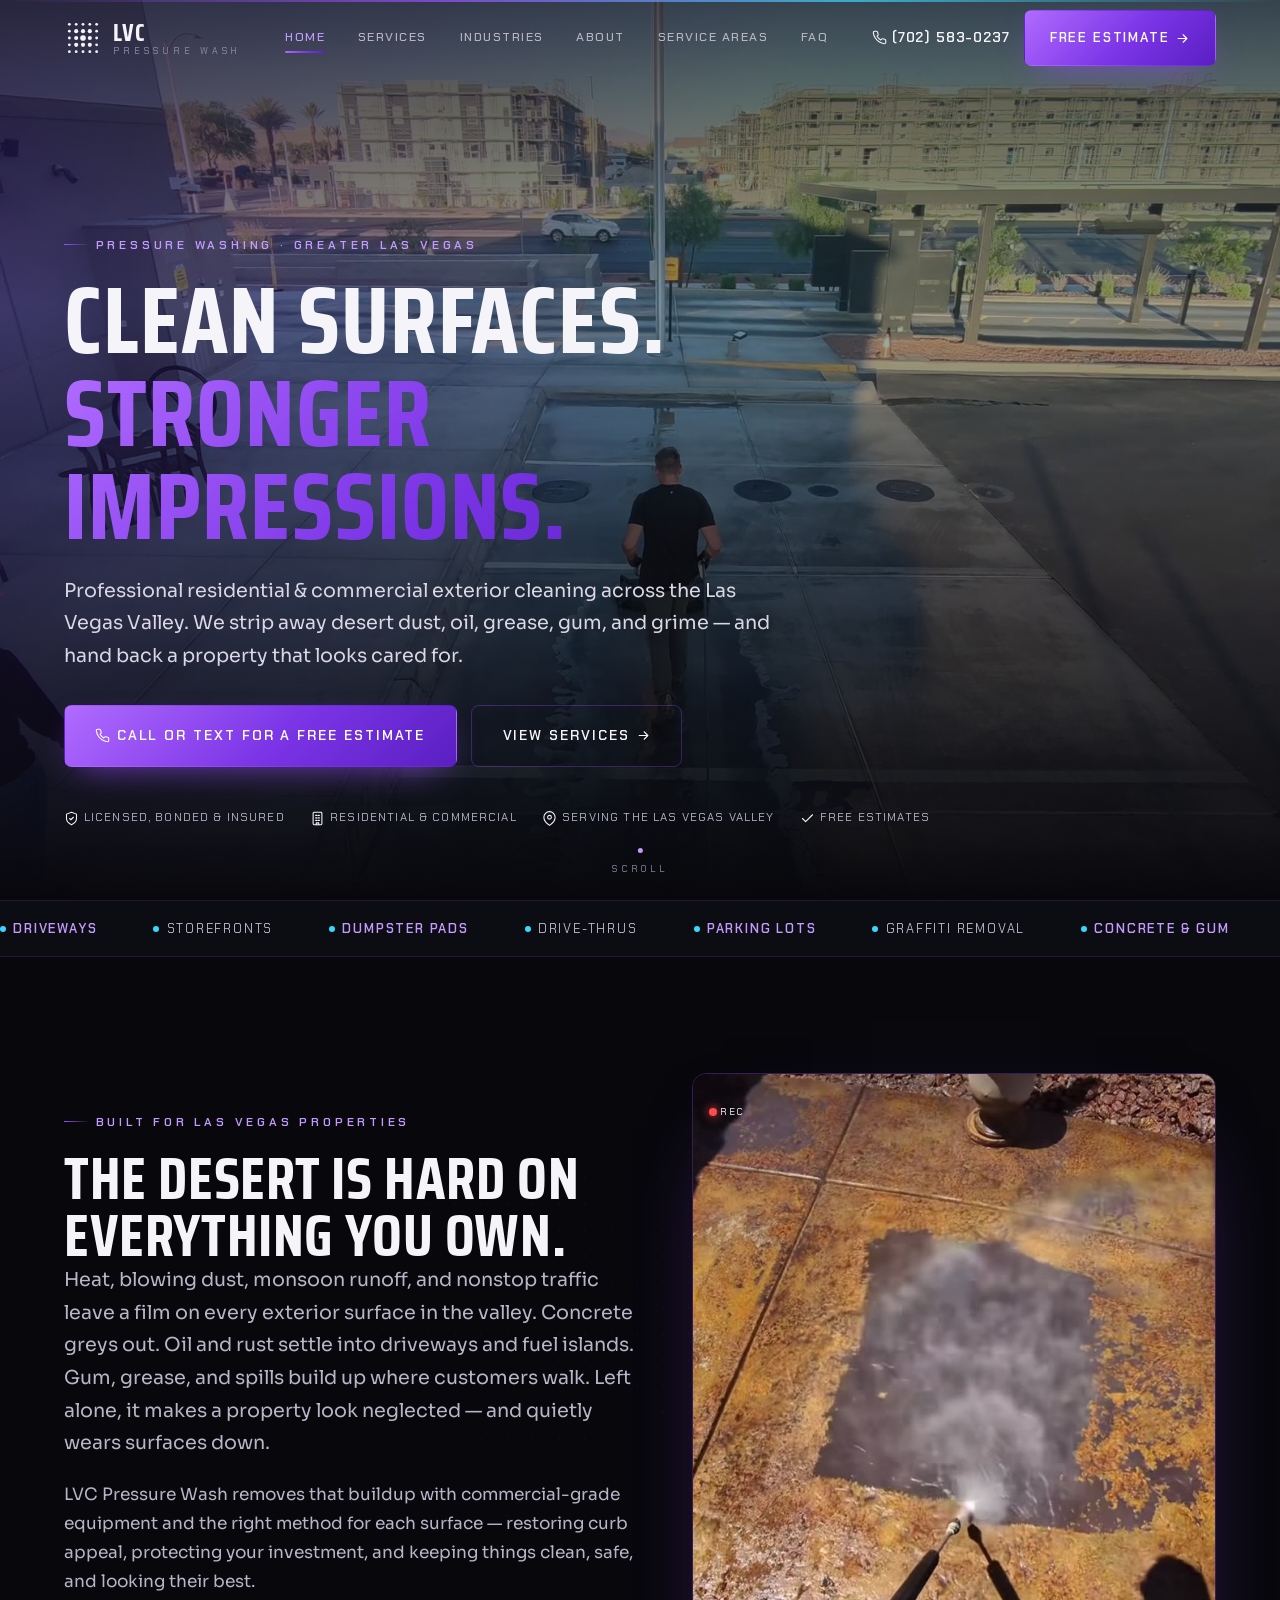
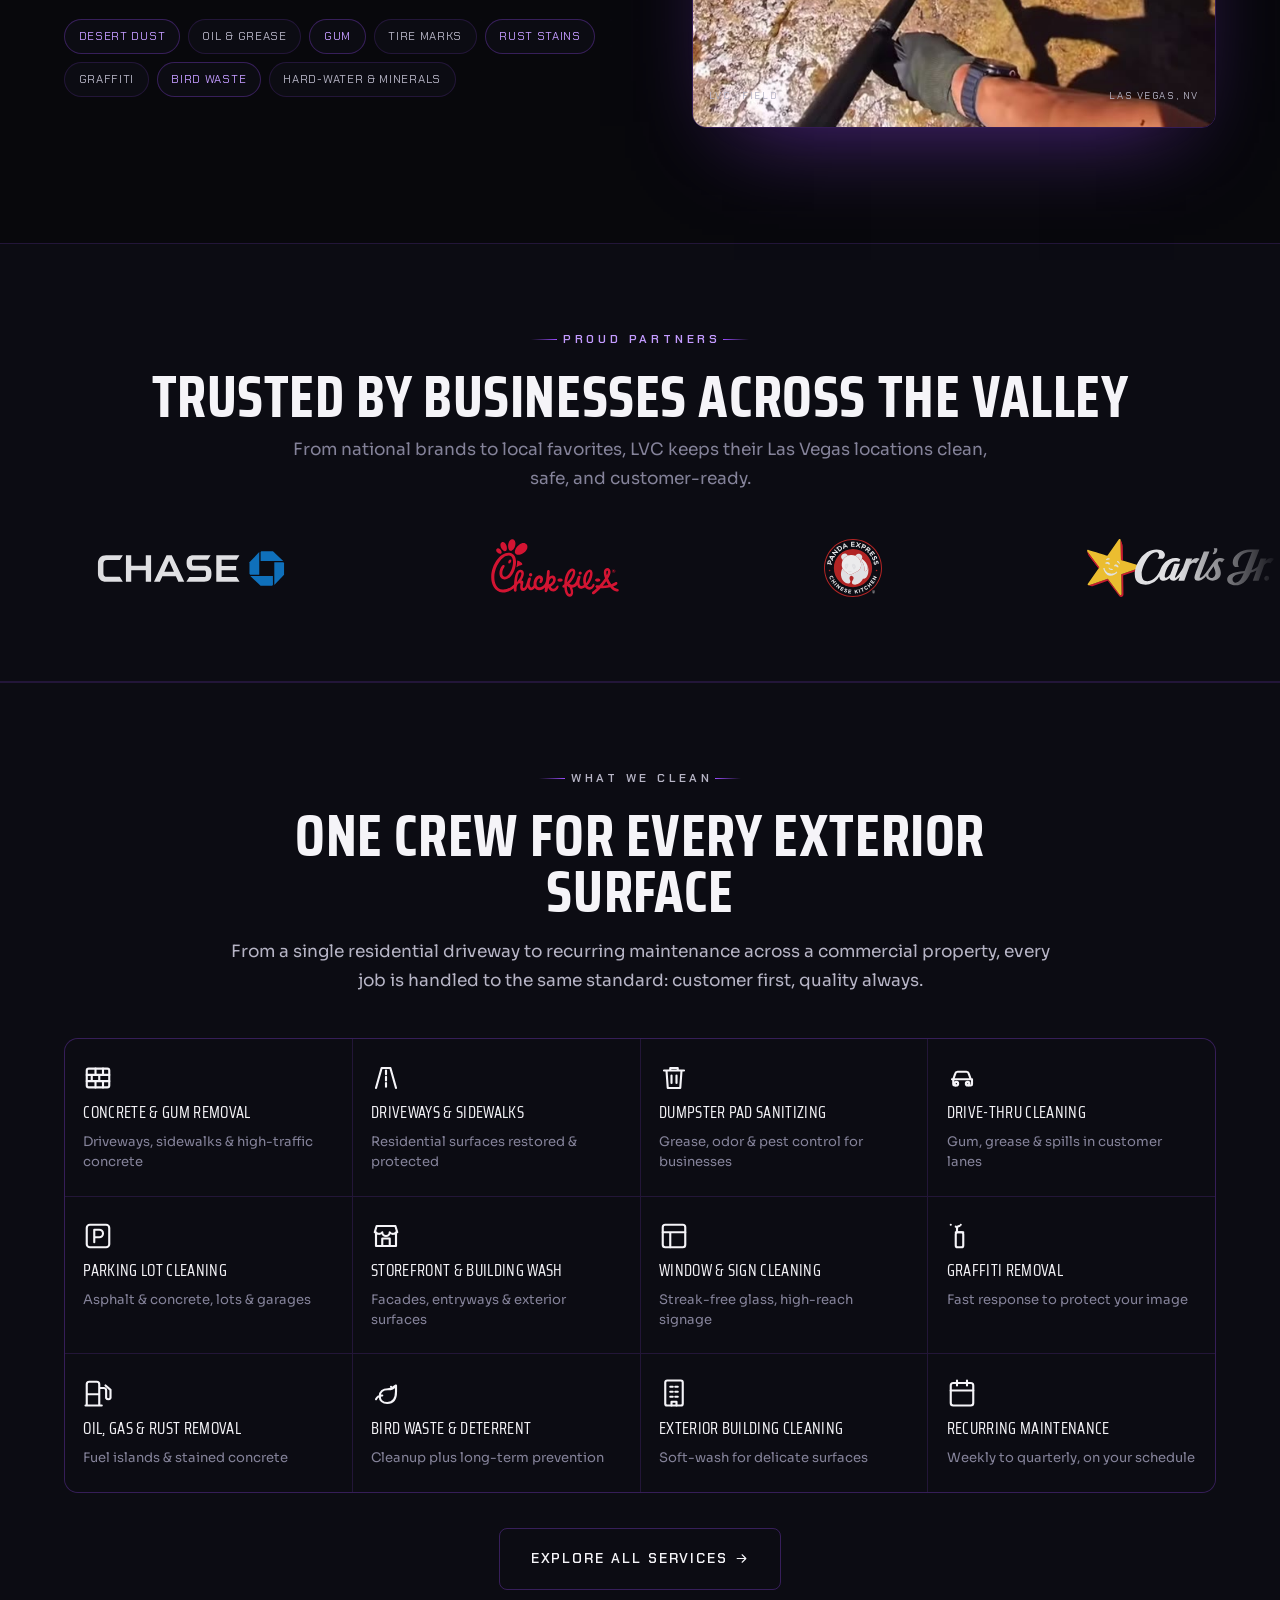
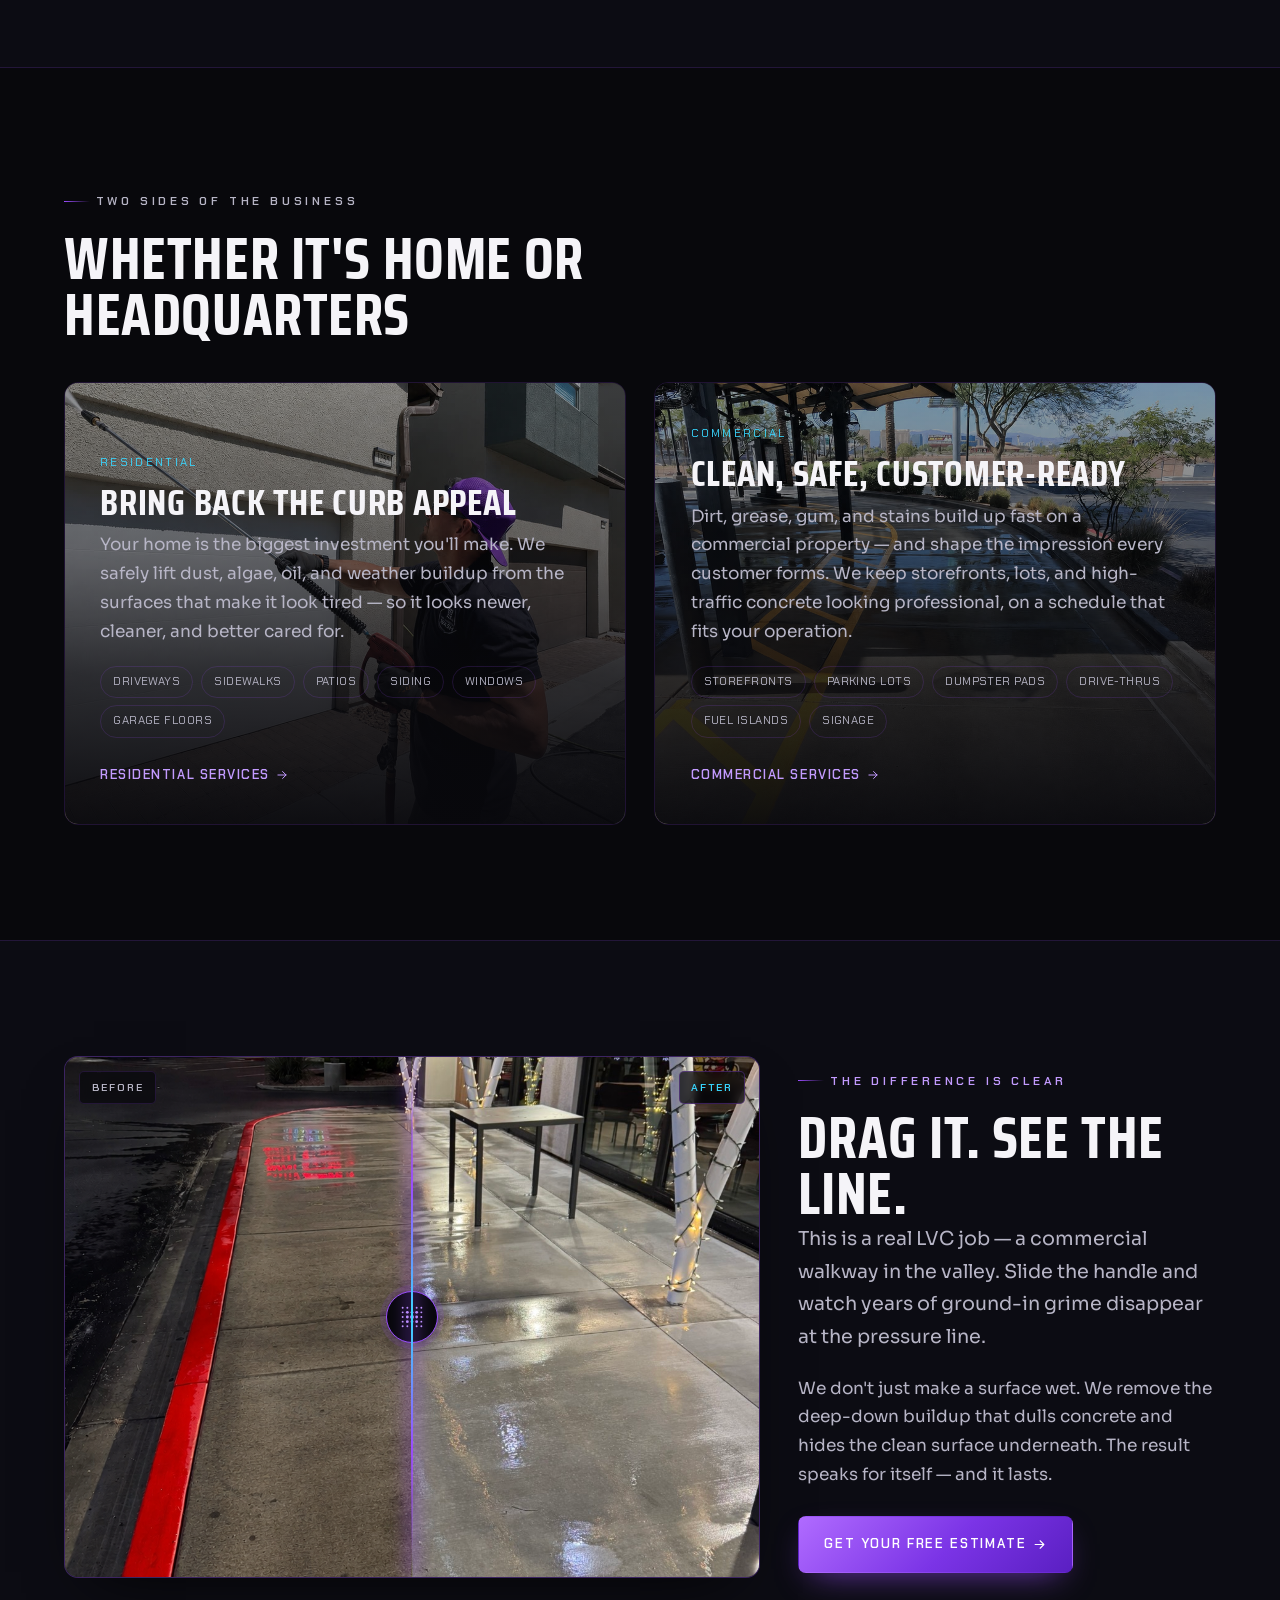
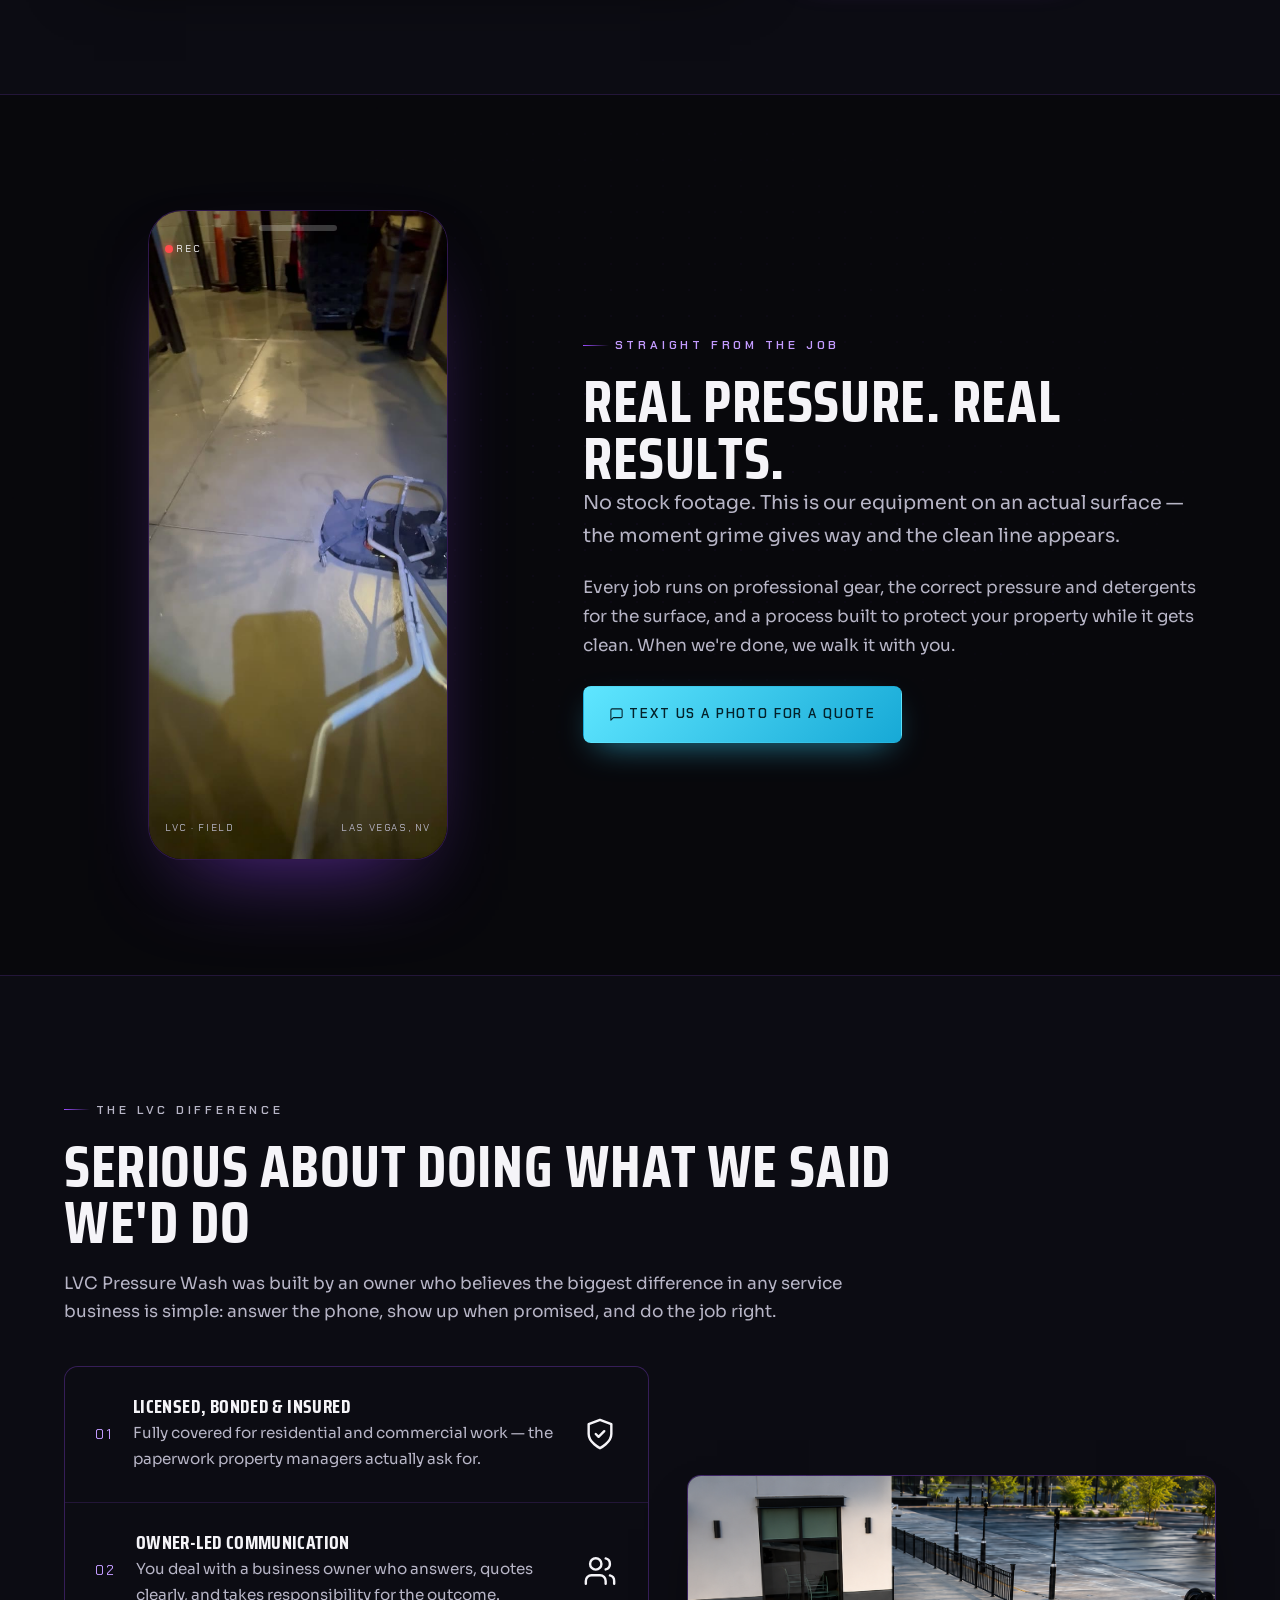
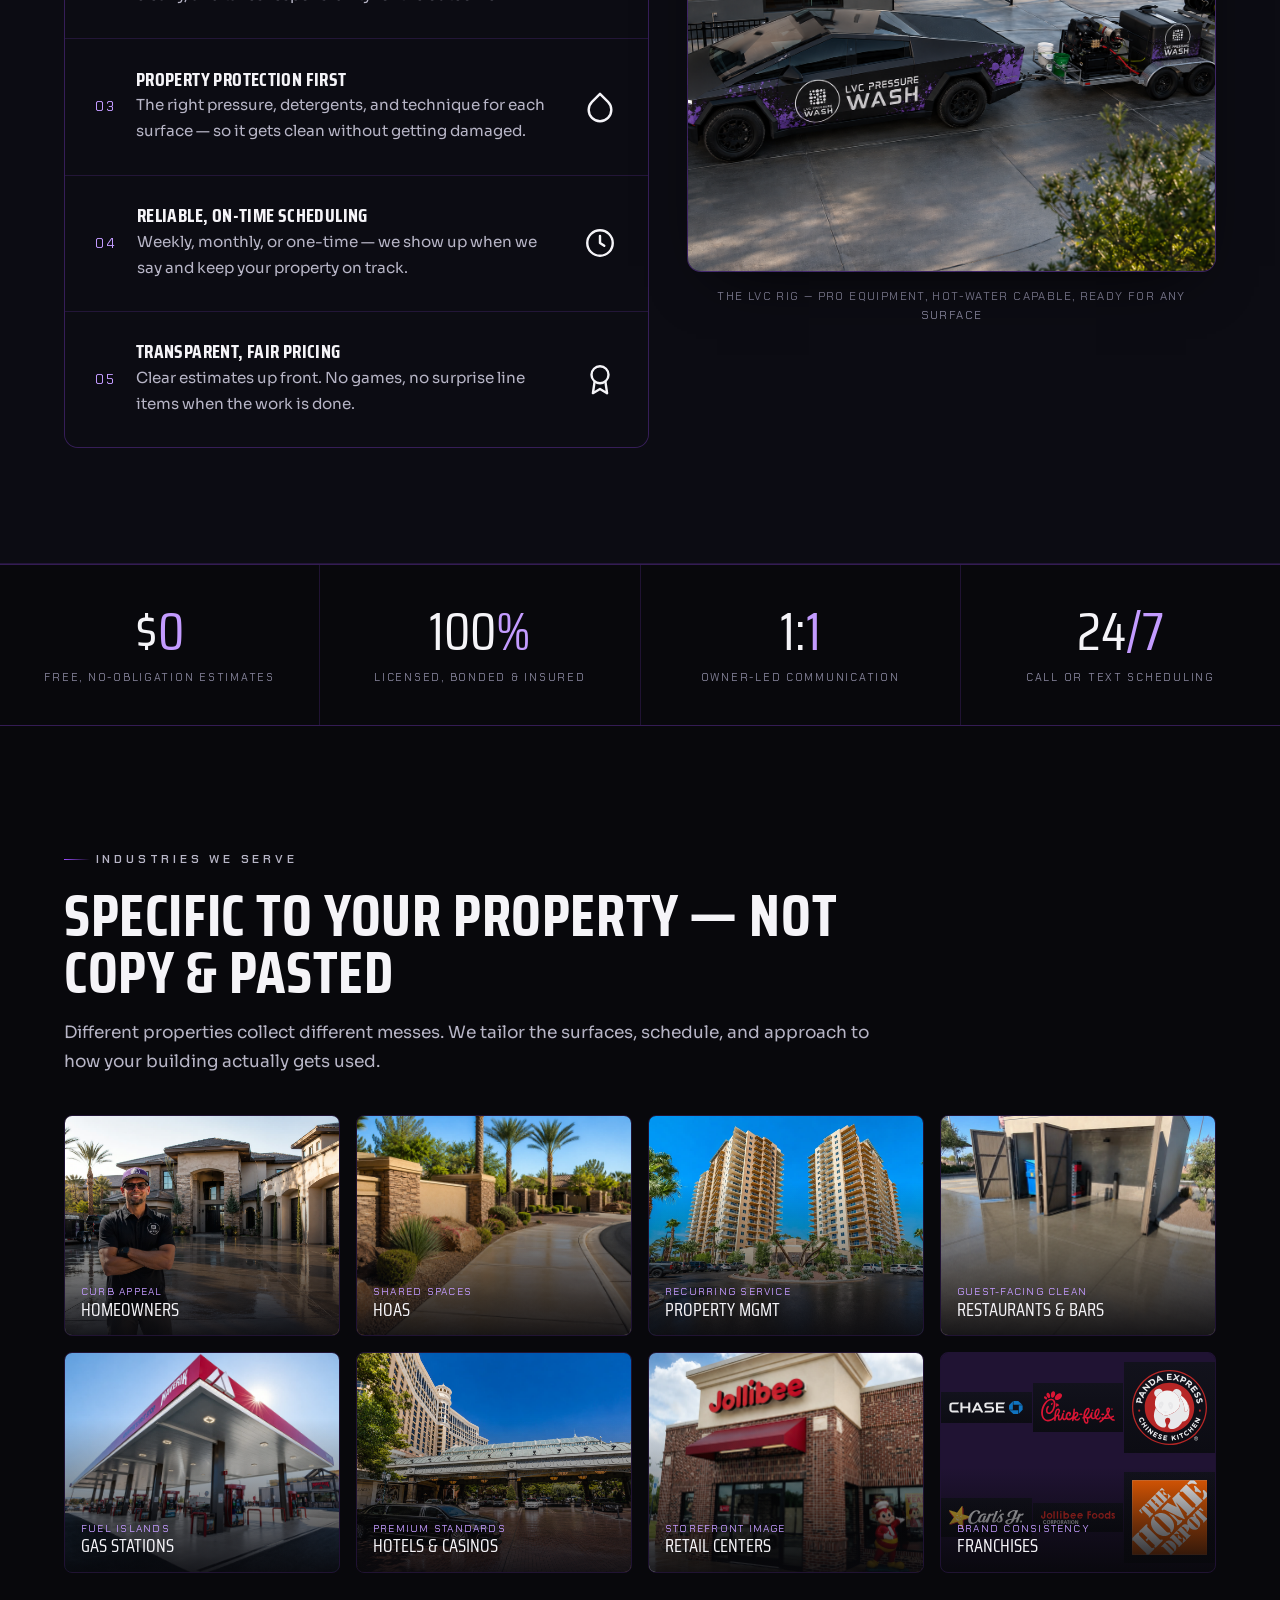
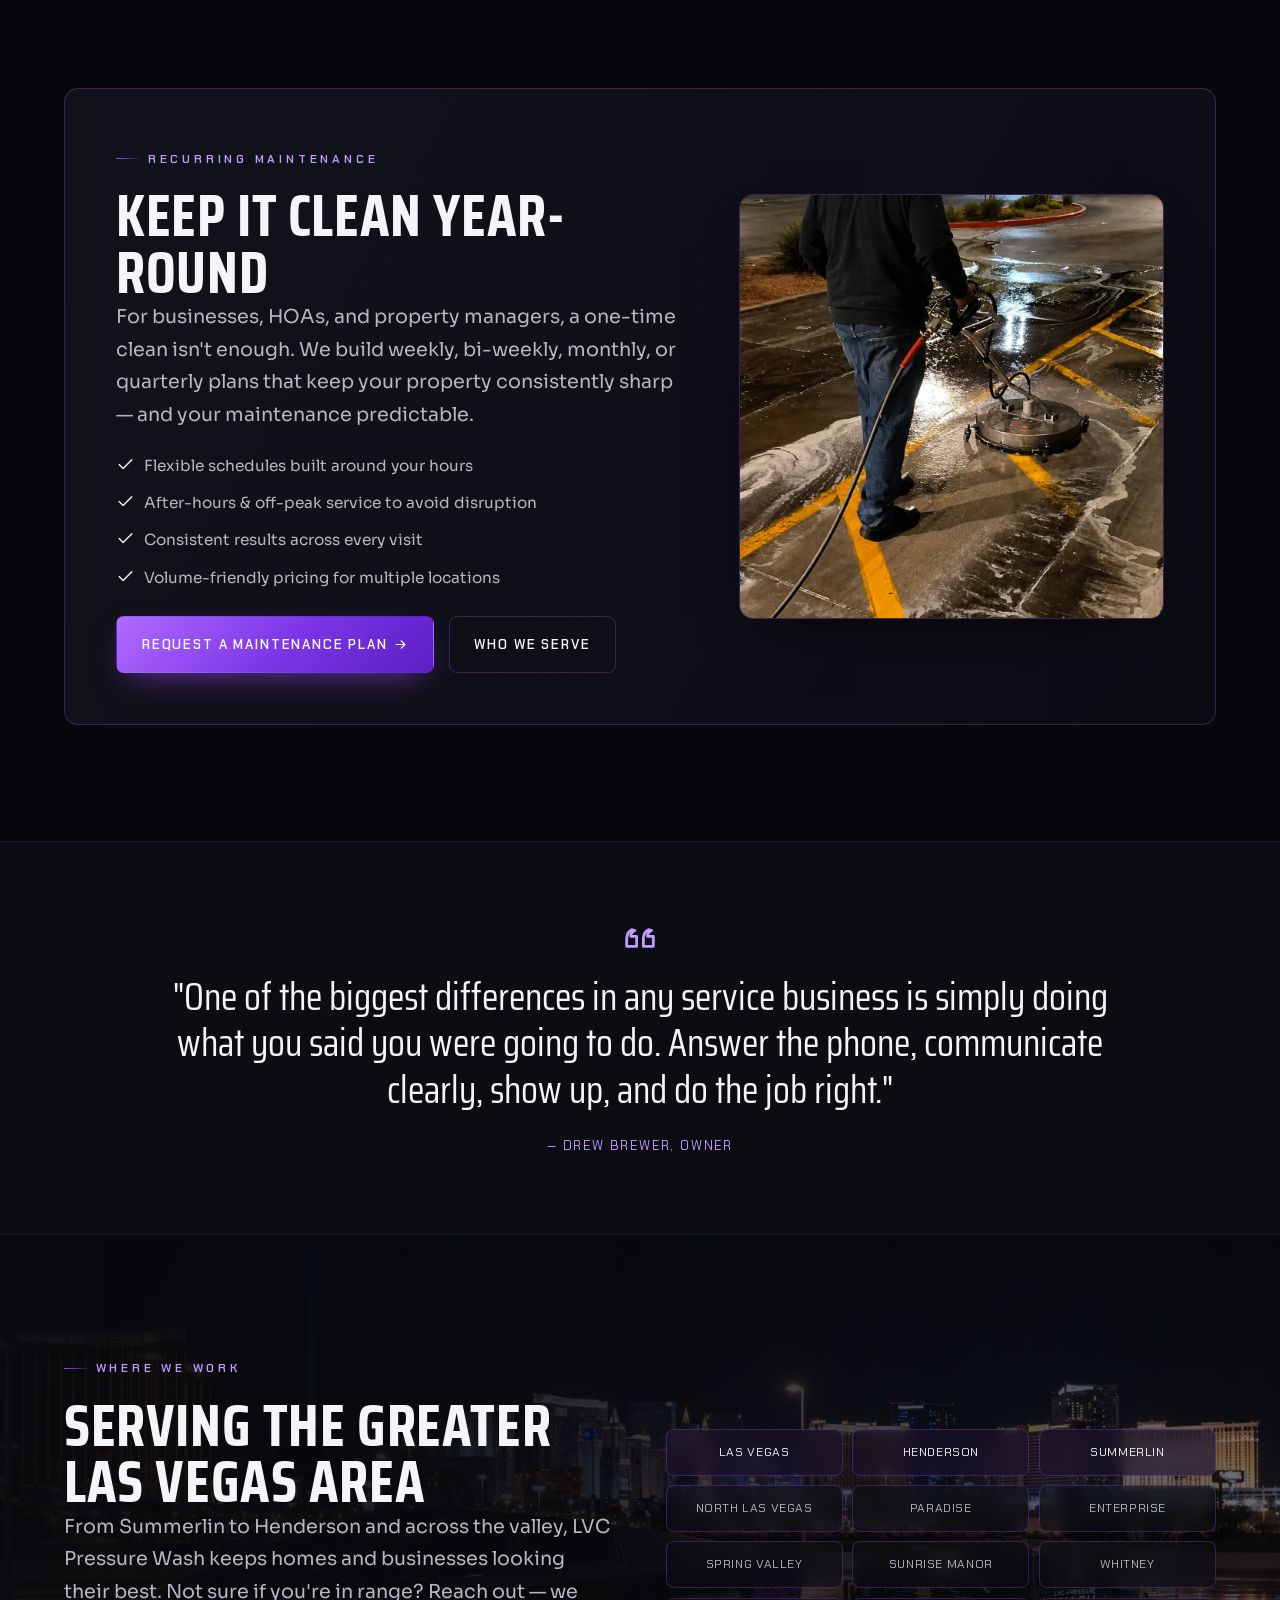
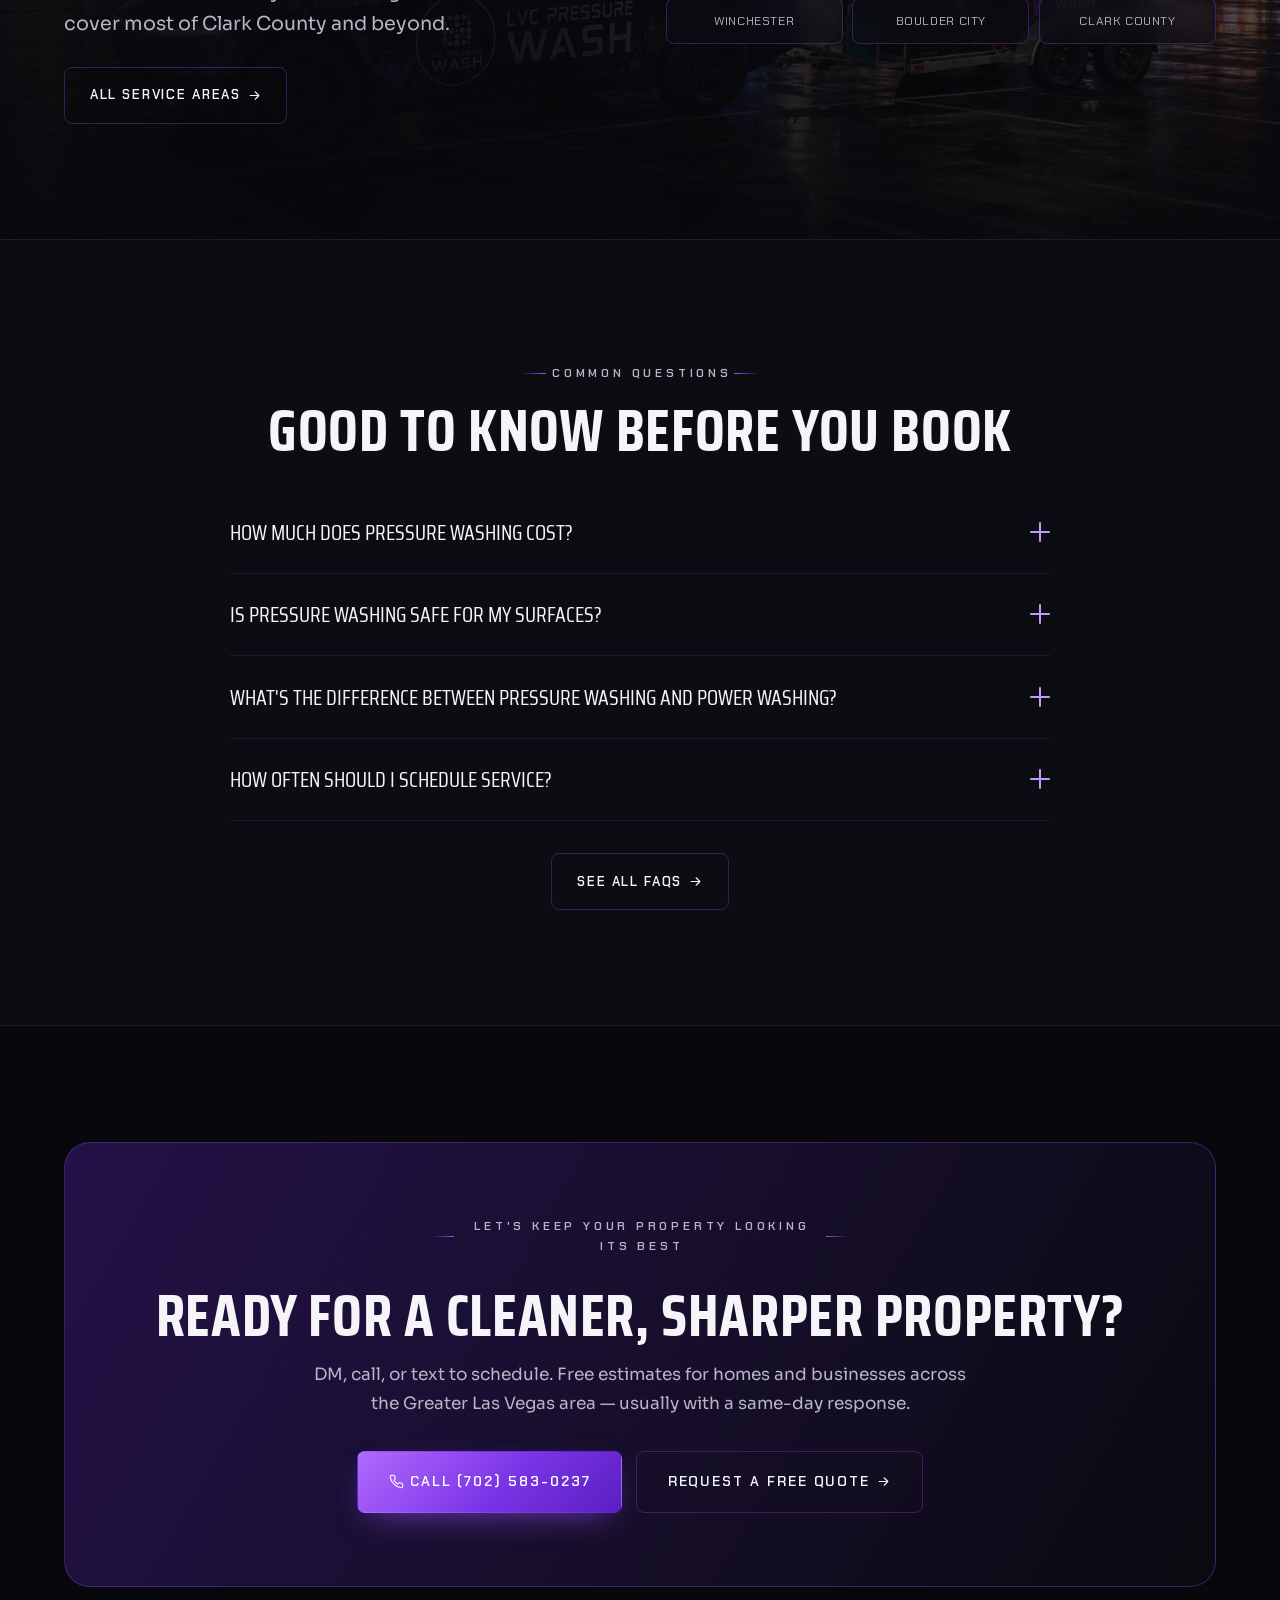
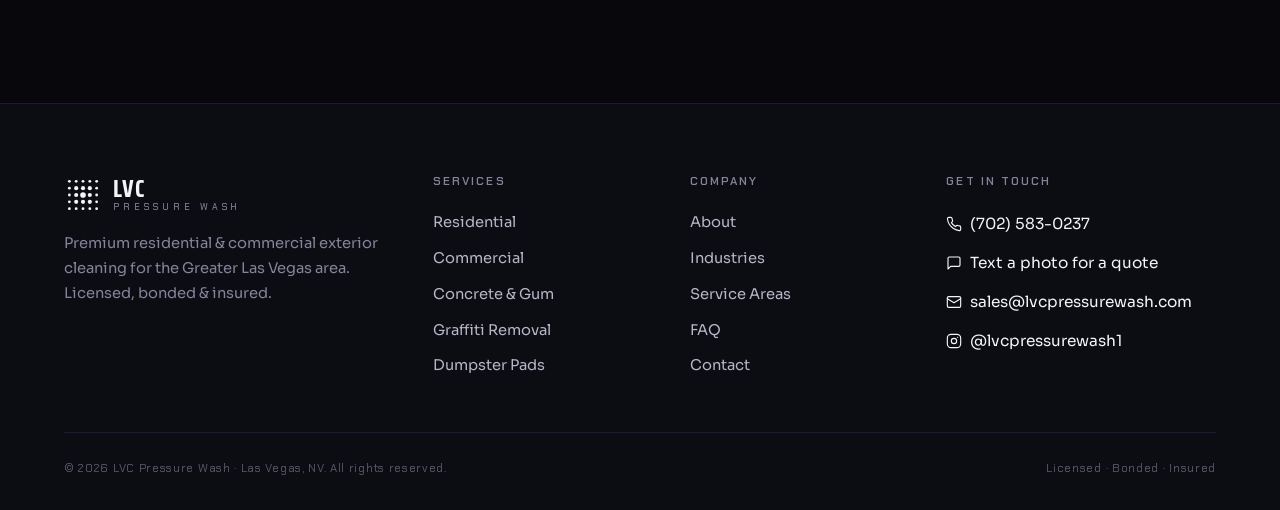
==== site/index.html @ b89e8e81 "Initial commit: LVC Pressure Washing static site Co-Authored-By: Claude Opus 4.8 <noreply@anthropic." ====
<!DOCTYPE html>
<html lang="en">
<head>
<meta charset="UTF-8">
<meta name="viewport" content="width=device-width, initial-scale=1">
<title>LVC Pressure Wash — Premium Pressure Washing in Las Vegas</title>
<meta name="description" content="Professional residential & commercial pressure washing across Greater Las Vegas. Driveways, storefronts, concrete, dumpster pads, drive-thrus, graffiti removal and more. Licensed, bonded & insured. Free estimates.">
<link rel="icon" href="assets/favicon.svg" type="image/svg+xml">
<link rel="preconnect" href="https://fonts.googleapis.com">
<link rel="preconnect" href="https://fonts.gstatic.com" crossorigin>
<link href="https://fonts.googleapis.com/css2?family=Chakra+Petch:wght@500;600;700&family=Saira+Condensed:wght@500;600;700;800&family=Sora:wght@300;400;500;600;700&display=swap" rel="stylesheet">
<link rel="stylesheet" href="css/styles.css">
</head>
<body>

<!-- ============ ICON SPRITE ============ -->
<svg width="0" height="0" style="position:absolute" aria-hidden="true" focusable="false">
  <defs>
    <symbol id="mark" viewBox="0 0 46 46">
      <g fill="currentColor">
        <circle cx="6.5" cy="6.5" r="1.7"/><circle cx="14.75" cy="6.5" r="1.7"/><circle cx="23" cy="6.5" r="1.7"/><circle cx="31.25" cy="6.5" r="1.7"/><circle cx="39.5" cy="6.5" r="1.7"/>
        <circle cx="6.5" cy="14.75" r="1.7"/><circle cx="14.75" cy="14.75" r="2.5"/><circle cx="23" cy="14.75" r="2.5"/><circle cx="31.25" cy="14.75" r="2.5"/><circle cx="39.5" cy="14.75" r="1.7"/>
        <circle cx="6.5" cy="23" r="1.7"/><circle cx="14.75" cy="23" r="2.5"/><circle cx="23" cy="23" r="3.4"/><circle cx="31.25" cy="23" r="2.5"/><circle cx="39.5" cy="23" r="1.7"/>
        <circle cx="6.5" cy="31.25" r="1.7"/><circle cx="14.75" cy="31.25" r="2.5"/><circle cx="23" cy="31.25" r="2.5"/><circle cx="31.25" cy="31.25" r="2.5"/><circle cx="39.5" cy="31.25" r="1.7"/>
        <circle cx="6.5" cy="39.5" r="1.7"/><circle cx="14.75" cy="39.5" r="1.7"/><circle cx="23" cy="39.5" r="1.7"/><circle cx="31.25" cy="39.5" r="1.7"/><circle cx="39.5" cy="39.5" r="1.7"/>
      </g>
    </symbol>
    <g fill="none" stroke="currentColor" stroke-width="1.7" stroke-linecap="round" stroke-linejoin="round">
      <symbol fill="none" stroke="currentColor" stroke-width="1.7" stroke-linecap="round" stroke-linejoin="round" id="i-phone" viewBox="0 0 24 24"><path d="M22 16.92v3a2 2 0 0 1-2.18 2 19.79 19.79 0 0 1-8.63-3.07 19.5 19.5 0 0 1-6-6A19.79 19.79 0 0 1 2.12 4.18 2 2 0 0 1 4.11 2h3a2 2 0 0 1 2 1.72c.13.96.36 1.9.7 2.81a2 2 0 0 1-.45 2.11L8.09 9.91a16 16 0 0 0 6 6l1.27-1.27a2 2 0 0 1 2.11-.45c.91.34 1.85.57 2.81.7A2 2 0 0 1 22 16.92z"/></symbol>
      <symbol fill="none" stroke="currentColor" stroke-width="1.7" stroke-linecap="round" stroke-linejoin="round" id="i-msg" viewBox="0 0 24 24"><path d="M21 15a2 2 0 0 1-2 2H7l-4 4V5a2 2 0 0 1 2-2h14a2 2 0 0 1 2 2z"/></symbol>
      <symbol fill="none" stroke="currentColor" stroke-width="1.7" stroke-linecap="round" stroke-linejoin="round" id="i-arrow" viewBox="0 0 24 24"><path d="M5 12h14M13 6l6 6-6 6"/></symbol>
      <symbol fill="none" stroke="currentColor" stroke-width="1.7" stroke-linecap="round" stroke-linejoin="round" id="i-check" viewBox="0 0 24 24"><path d="M20 6 9 17l-5-5"/></symbol>
      <symbol fill="none" stroke="currentColor" stroke-width="1.7" stroke-linecap="round" stroke-linejoin="round" id="i-shield" viewBox="0 0 24 24"><path d="M12 22s8-4 8-10V5l-8-3-8 3v7c0 6 8 10 8 10z"/><path d="M9 12l2 2 4-4"/></symbol>
      <symbol fill="none" stroke="currentColor" stroke-width="1.7" stroke-linecap="round" stroke-linejoin="round" id="i-droplet" viewBox="0 0 24 24"><path d="M12 2.7l5.66 5.66a8 8 0 1 1-11.32 0z"/></symbol>
      <symbol fill="none" stroke="currentColor" stroke-width="1.7" stroke-linecap="round" stroke-linejoin="round" id="i-pin" viewBox="0 0 24 24"><path d="M21 10c0 7-9 13-9 13s-9-6-9-13a9 9 0 0 1 18 0z"/><circle cx="12" cy="10" r="3"/></symbol>
      <symbol fill="none" stroke="currentColor" stroke-width="1.7" stroke-linecap="round" stroke-linejoin="round" id="i-clock" viewBox="0 0 24 24"><circle cx="12" cy="12" r="9"/><path d="M12 7v5l3 2"/></symbol>
      <symbol fill="none" stroke="currentColor" stroke-width="1.7" stroke-linecap="round" stroke-linejoin="round" id="i-award" viewBox="0 0 24 24"><circle cx="12" cy="9" r="6"/><path d="M8.2 13.9 7 22l5-3 5 3-1.2-8.1"/></symbol>
      <symbol fill="none" stroke="currentColor" stroke-width="1.7" stroke-linecap="round" stroke-linejoin="round" id="i-spark" viewBox="0 0 24 24"><path d="M12 3l1.9 5.6L19.5 10l-5.6 1.4L12 17l-1.9-5.6L4.5 10l5.6-1.4z"/></symbol>
      <symbol fill="none" stroke="currentColor" stroke-width="1.7" stroke-linecap="round" stroke-linejoin="round" id="i-home" viewBox="0 0 24 24"><path d="m3 9 9-7 9 7v11a2 2 0 0 1-2 2H5a2 2 0 0 1-2-2z"/><path d="M9 22V12h6v10"/></symbol>
      <symbol fill="none" stroke="currentColor" stroke-width="1.7" stroke-linecap="round" stroke-linejoin="round" id="i-building" viewBox="0 0 24 24"><rect x="5" y="2" width="14" height="20" rx="1.5"/><path d="M9 7h2M13 7h2M9 11h2M13 11h2M9 15h2M13 15h2M10 22v-3h4v3"/></symbol>
      <symbol fill="none" stroke="currentColor" stroke-width="1.7" stroke-linecap="round" stroke-linejoin="round" id="i-store" viewBox="0 0 24 24"><path d="M3 9l1.5-5h15L21 9M4 9v11h16V9M4 9a3 3 0 0 0 5 0 3 3 0 0 0 6 0 3 3 0 0 0 5 0M9 20v-6h6v6"/></symbol>
      <symbol fill="none" stroke="currentColor" stroke-width="1.7" stroke-linecap="round" stroke-linejoin="round" id="i-fuel" viewBox="0 0 24 24"><path d="M3 22V5a2 2 0 0 1 2-2h6a2 2 0 0 1 2 2v17M2 22h13M3 13h10M13 8h3.5a2 2 0 0 1 2 2v6a2 2 0 0 0 3.5 0V9.5L18 6"/></symbol>
      <symbol fill="none" stroke="currentColor" stroke-width="1.7" stroke-linecap="round" stroke-linejoin="round" id="i-utensils" viewBox="0 0 24 24"><path d="M4 3v6a2 2 0 0 0 4 0V3M6 3v18M18 3c-1.7 0-3 1.8-3 4v5h3M18 3v18"/></symbol>
      <symbol fill="none" stroke="currentColor" stroke-width="1.7" stroke-linecap="round" stroke-linejoin="round" id="i-car" viewBox="0 0 24 24"><path d="M5 13l1.6-4.5A2 2 0 0 1 8.5 7h7a2 2 0 0 1 1.9 1.5L19 13M4 13h16v4a1 1 0 0 1-1 1h-1a1 1 0 0 1-1-1M7 18H6a1 1 0 0 1-1-1v-4"/><circle cx="7.5" cy="16.5" r="1.4"/><circle cx="16.5" cy="16.5" r="1.4"/></symbol>
      <symbol fill="none" stroke="currentColor" stroke-width="1.7" stroke-linecap="round" stroke-linejoin="round" id="i-parking" viewBox="0 0 24 24"><rect x="3" y="3" width="18" height="18" rx="2.5"/><path d="M9 17V7h4a3 3 0 0 1 0 6H9"/></symbol>
      <symbol fill="none" stroke="currentColor" stroke-width="1.7" stroke-linecap="round" stroke-linejoin="round" id="i-window" viewBox="0 0 24 24"><rect x="3" y="3" width="18" height="18" rx="2"/><path d="M3 9h18M9 21V9"/></symbol>
      <symbol fill="none" stroke="currentColor" stroke-width="1.7" stroke-linecap="round" stroke-linejoin="round" id="i-sign" viewBox="0 0 24 24"><path d="M12 2v3M12 21v-8M6 5h11l2.5 3L17 11H6z"/></symbol>
      <symbol fill="none" stroke="currentColor" stroke-width="1.7" stroke-linecap="round" stroke-linejoin="round" id="i-spray" viewBox="0 0 24 24"><path d="M3 3h.01M7 4.5h.01M11 3h.01M7 9h6M8 9V6a2 2 0 0 1 2-2"/><rect x="7" y="9" width="6" height="12" rx="1.5"/></symbol>
      <symbol fill="none" stroke="currentColor" stroke-width="1.7" stroke-linecap="round" stroke-linejoin="round" id="i-bird" viewBox="0 0 24 24"><path d="M16 7h.01M20 6c-1.5 2-3.5 3-6.5 3-4 0-6.5 2.2-6.5 5.5C7 18 9.5 20 13 20c5 0 7-4 7-9V6l-3 2M9 14c-2 0-4 1-5 3"/></symbol>
      <symbol fill="none" stroke="currentColor" stroke-width="1.7" stroke-linecap="round" stroke-linejoin="round" id="i-trash" viewBox="0 0 24 24"><path d="M4 6h16M9 6V4h6v2M6 6l1 14h10l1-14M10 10v6M14 10v6"/></symbol>
      <symbol fill="none" stroke="currentColor" stroke-width="1.7" stroke-linecap="round" stroke-linejoin="round" id="i-mail" viewBox="0 0 24 24"><rect x="2" y="4" width="20" height="16" rx="2"/><path d="m2 7 10 6 10-6"/></symbol>
      <symbol fill="none" stroke="currentColor" stroke-width="1.7" stroke-linecap="round" stroke-linejoin="round" id="i-instagram" viewBox="0 0 24 24"><rect x="2" y="2" width="20" height="20" rx="5.5"/><circle cx="12" cy="12" r="4"/><path d="M17.5 6.5h.01"/></symbol>
      <symbol fill="none" stroke="currentColor" stroke-width="1.7" stroke-linecap="round" stroke-linejoin="round" id="i-facebook" viewBox="0 0 24 24"><path d="M18 2h-3a5 5 0 0 0-5 5v3H7v4h3v8h4v-8h3l1-4h-4V7a1 1 0 0 1 1-1h3z"/></symbol>
      <symbol fill="none" stroke="currentColor" stroke-width="1.7" stroke-linecap="round" stroke-linejoin="round" id="i-users" viewBox="0 0 24 24"><path d="M16 21v-2a4 4 0 0 0-4-4H6a4 4 0 0 0-4 4v2"/><circle cx="9" cy="7" r="4"/><path d="M22 21v-2a4 4 0 0 0-3-3.87M16 3.13a4 4 0 0 1 0 7.75"/></symbol>
      <symbol fill="none" stroke="currentColor" stroke-width="1.7" stroke-linecap="round" stroke-linejoin="round" id="i-calendar" viewBox="0 0 24 24"><rect x="3" y="4" width="18" height="18" rx="2"/><path d="M16 2v4M8 2v4M3 10h18"/></symbol>
      <symbol fill="none" stroke="currentColor" stroke-width="1.7" stroke-linecap="round" stroke-linejoin="round" id="i-truck" viewBox="0 0 24 24"><path d="M10 17V5H2v12h2M14 8h4l3 3v6h-3M10 17h6"/><circle cx="6.5" cy="17.5" r="2"/><circle cx="16.5" cy="17.5" r="2"/></symbol>
      <symbol fill="none" stroke="currentColor" stroke-width="1.7" stroke-linecap="round" stroke-linejoin="round" id="i-layers" viewBox="0 0 24 24"><path d="m12 2 9 5-9 5-9-5zM3 12l9 5 9-5M3 17l9 5 9-5"/></symbol>
      <symbol fill="none" stroke="currentColor" stroke-width="1.7" stroke-linecap="round" stroke-linejoin="round" id="i-paving" viewBox="0 0 24 24"><rect x="3" y="4.5" width="18" height="15" rx="1.5"/><path d="M3 9.5h18M3 14.5h18M10 4.5v5M16 4.5v5M7 9.5v5M13 9.5v5M10 14.5v5M16 14.5v5"/></symbol>
      <symbol fill="none" stroke="currentColor" stroke-width="1.7" stroke-linecap="round" stroke-linejoin="round" id="i-road" viewBox="0 0 24 24"><path d="M4 20 8.5 4h7L20 20"/><path d="M12 6v3M12 11v3M12 16v3"/></symbol>
      <symbol fill="none" stroke="currentColor" stroke-width="1.7" stroke-linecap="round" stroke-linejoin="round" id="i-star" viewBox="0 0 24 24"><path d="m12 2 3 6.3 6.9.9-5 4.7 1.2 6.8-6.1-3.3-6.1 3.3L7 13.9l-5-4.7 6.9-.9z"/></symbol>
      <symbol fill="none" stroke="currentColor" stroke-width="1.7" stroke-linecap="round" stroke-linejoin="round" id="i-zap" viewBox="0 0 24 24"><path d="M13 2 4 14h7l-1 8 9-12h-7z"/></symbol>
      <symbol fill="none" stroke="currentColor" stroke-width="1.7" stroke-linecap="round" stroke-linejoin="round" id="i-quote" viewBox="0 0 24 24"><path d="M7 7c-2 1-3 3-3 6v4h6v-6H6.5C6.5 9 7.5 8 9 7.5zM17 7c-2 1-3 3-3 6v4h6v-6h-3.5c0-2 1-3 2.5-3.5z"/></symbol>
    </g>
  </defs>
</svg>

<!-- ============ HEADER ============ -->
<header class="header">
  <div class="container">
    <nav class="nav">
      <a href="index.html" class="brand" aria-label="LVC Pressure Wash home">
        <svg class="mark" viewBox="0 0 46 46" aria-hidden="true"><use href="#mark"/></svg>
        <span class="brand-word"><span class="b1">LVC</span><span class="b2">PRESSURE&nbsp;WASH</span></span>
      </a>
      <div class="nav-links">
        <a href="index.html" class="active">Home</a>
        <a href="services.html">Services</a>
        <a href="industries.html">Industries</a>
        <a href="about.html">About</a>
        <a href="service-areas.html">Service Areas</a>
        <a href="faq.html">FAQ</a>
      </div>
      <div class="nav-cta">
        <a href="tel:+17025830237" class="nav-phone"><svg aria-hidden="true"><use href="#i-phone"/></svg>(702) 583-0237</a>
        <a href="contact.html" class="btn">Free Estimate <svg aria-hidden="true"><use href="#i-arrow"/></svg></a>
        <button class="nav-toggle" aria-label="Open menu" aria-expanded="false" aria-controls="mobile-menu"><span></span></button>
      </div>
    </nav>
  </div>
</header>

<!-- ============ MOBILE MENU ============ -->
<div class="mobile-menu" id="mobile-menu">
  <a href="index.html">Home <span>01</span></a>
  <a href="services.html">Services <span>02</span></a>
  <a href="industries.html">Industries <span>03</span></a>
  <a href="about.html">About <span>04</span></a>
  <a href="service-areas.html">Service Areas <span>05</span></a>
  <a href="faq.html">FAQ <span>06</span></a>
  <a href="contact.html">Contact <span>07</span></a>
  <a href="tel:+17025830237" class="btn btn-block btn-lg"><svg aria-hidden="true"><use href="#i-phone"/></svg> Call (702) 583-0237</a>
</div>

<main>
<!-- ============ HERO ============ -->
<section class="hero">
  <div class="hero-media">
    <video autoplay muted loop playsinline poster="assets/video/hero-poster.jpg" aria-hidden="true">
      <source src="assets/video/hero.mp4" type="video/mp4">
    </video>
  </div>
  <div class="hero-scan" aria-hidden="true"></div>
  <div class="container hero-inner">
    <p class="eyebrow">Pressure Washing · Greater Las Vegas</p>
    <h1>Clean surfaces.<span class="l2">Stronger impressions.</span></h1>
    <p class="hero-sub">Professional residential &amp; commercial exterior cleaning across the Las Vegas Valley. We strip away desert dust, oil, grease, gum, and grime — and hand back a property that looks cared for.</p>
    <div class="btn-row">
      <a href="tel:+17025830237" class="btn btn-lg"><svg aria-hidden="true"><use href="#i-phone"/></svg> Call or Text for a Free Estimate</a>
      <a href="services.html" class="btn btn-ghost btn-lg">View Services <svg aria-hidden="true"><use href="#i-arrow"/></svg></a>
    </div>
    <div class="hero-badges">
      <span class="hero-badge"><svg aria-hidden="true"><use href="#i-shield"/></svg> Licensed, Bonded &amp; Insured</span>
      <span class="hero-badge"><svg aria-hidden="true"><use href="#i-building"/></svg> Residential &amp; Commercial</span>
      <span class="hero-badge"><svg aria-hidden="true"><use href="#i-pin"/></svg> Serving the Las Vegas Valley</span>
      <span class="hero-badge"><svg aria-hidden="true"><use href="#i-check"/></svg> Free Estimates</span>
    </div>
  </div>
  <div class="scroll-cue" aria-hidden="true"><span class="dot"></span>Scroll</div>
</section>

<!-- ============ TICKER ============ -->
<div class="ticker" aria-hidden="true">
  <div class="ticker-track">
    <span class="ticker-item"><b>Driveways</b></span><span class="ticker-item">Storefronts</span><span class="ticker-item"><b>Dumpster Pads</b></span><span class="ticker-item">Drive-Thrus</span><span class="ticker-item"><b>Parking Lots</b></span><span class="ticker-item">Graffiti Removal</span><span class="ticker-item"><b>Concrete &amp; Gum</b></span><span class="ticker-item">Windows &amp; Signs</span><span class="ticker-item"><b>Oil &amp; Rust</b></span><span class="ticker-item">Bird Waste</span>
    <span class="ticker-item"><b>Driveways</b></span><span class="ticker-item">Storefronts</span><span class="ticker-item"><b>Dumpster Pads</b></span><span class="ticker-item">Drive-Thrus</span><span class="ticker-item"><b>Parking Lots</b></span><span class="ticker-item">Graffiti Removal</span><span class="ticker-item"><b>Concrete &amp; Gum</b></span><span class="ticker-item">Windows &amp; Signs</span><span class="ticker-item"><b>Oil &amp; Rust</b></span><span class="ticker-item">Bird Waste</span>
  </div>
</div>

<!-- ============ PROBLEM / INTRO ============ -->
<section class="section" id="why-vegas">
  <div class="dotwash" aria-hidden="true"></div>
  <div class="container">
    <div class="problem-grid">
      <div class="reveal">
        <p class="eyebrow">Built for Las Vegas properties</p>
        <h2>The desert is hard on everything you own.</h2>
        <p class="lead">Heat, blowing dust, monsoon runoff, and nonstop traffic leave a film on every exterior surface in the valley. Concrete greys out. Oil and rust settle into driveways and fuel islands. Gum, grease, and spills build up where customers walk. Left alone, it makes a property look neglected — and quietly wears surfaces down.</p>
        <p>LVC Pressure Wash removes that buildup with commercial-grade equipment and the right method for each surface — restoring curb appeal, protecting your investment, and keeping things clean, safe, and looking their best.</p>
        <div class="chip-list">
          <span class="chip hot">Desert dust</span><span class="chip">Oil &amp; grease</span><span class="chip hot">Gum</span><span class="chip">Tire marks</span><span class="chip hot">Rust stains</span><span class="chip">Graffiti</span><span class="chip hot">Bird waste</span><span class="chip">Hard-water &amp; minerals</span>
        </div>
      </div>
      <div class="reveal" data-d="1">
        <div class="why-video">
          <video data-autoscroll muted loop playsinline preload="none" poster="assets/video/built-lv-poster.jpg" aria-label="LVC crew pressure washing a Las Vegas commercial property">
            <source src="assets/video/built-lv.mp4" type="video/mp4">
          </video>
          <span class="phone-hud phone-rec"><span class="r"></span> REC</span>
          <span class="phone-hud phone-meta"><span>LVC · FIELD</span><span>LAS VEGAS, NV</span></span>
        </div>
      </div>
    </div>
  </div>
</section>

<!-- ============ PROUD PARTNERS ============ -->
<section class="section-tight" id="partners" style="border-block:1px solid var(--line); background:var(--ink-1);">
  <div class="container center reveal">
    <p class="eyebrow center">Proud partners</p>
    <h2 style="margin-bottom:.7rem;">Trusted by businesses across the valley</h2>
    <p class="muted" style="max-width:56ch; margin:0 auto;">From national brands to local favorites, LVC keeps their Las Vegas locations clean, safe, and customer-ready.</p>
  </div>
  <div class="partners reveal" data-d="1" style="margin-top:2.4rem;">
    <div class="partners-track" data-marquee>
      <div class="plogo"><img src="assets/img/partners/chase.svg" alt="Chase"></div>
      <div class="plogo"><img src="assets/img/partners/chickfila.svg" alt="Chick-fil-A"></div>
      <div class="plogo"><img src="assets/img/partners/pandaexpress.svg" alt="Panda Express"></div>
      <div class="plogo"><img src="assets/img/partners/carlsjr.svg" alt="Carl's Jr."></div>
      <div class="plogo"><img src="assets/img/partners/jollibee.svg" alt="Jollibee"></div>
      <div class="plogo"><img src="assets/img/partners/homedepot.svg" alt="The Home Depot"></div>
    </div>
  </div>
</section>

<!-- ============ SERVICES OVERVIEW ============ -->
<section class="section section-tight" id="services" style="background:var(--ink-1); border-block:1px solid var(--line);">
  <div class="container">
    <div class="section-head center reveal" style="margin-bottom:2.6rem;">
      <p class="eyebrow center">What we clean</p>
      <h2>One crew for every exterior surface</h2>
      <p>From a single residential driveway to recurring maintenance across a commercial property, every job is handled to the same standard: customer first, quality always.</p>
    </div>
    <div class="svc-grid reveal" data-d="1">
      <a class="svc-cell" href="services.html"><svg aria-hidden="true"><use href="#i-paving"/></svg><span class="t">Concrete &amp; Gum Removal</span><span class="d">Driveways, sidewalks & high-traffic concrete</span></a>
      <a class="svc-cell" href="services.html"><svg aria-hidden="true"><use href="#i-road"/></svg><span class="t">Driveways &amp; Sidewalks</span><span class="d">Residential surfaces restored & protected</span></a>
      <a class="svc-cell" href="services.html"><svg aria-hidden="true"><use href="#i-trash"/></svg><span class="t">Dumpster Pad Sanitizing</span><span class="d">Grease, odor & pest control for businesses</span></a>
      <a class="svc-cell" href="services.html"><svg aria-hidden="true"><use href="#i-car"/></svg><span class="t">Drive-Thru Cleaning</span><span class="d">Gum, grease & spills in customer lanes</span></a>
      <a class="svc-cell" href="services.html"><svg aria-hidden="true"><use href="#i-parking"/></svg><span class="t">Parking Lot Cleaning</span><span class="d">Asphalt & concrete, lots & garages</span></a>
      <a class="svc-cell" href="services.html"><svg aria-hidden="true"><use href="#i-store"/></svg><span class="t">Storefront &amp; Building Wash</span><span class="d">Facades, entryways & exterior surfaces</span></a>
      <a class="svc-cell" href="services.html"><svg aria-hidden="true"><use href="#i-window"/></svg><span class="t">Window &amp; Sign Cleaning</span><span class="d">Streak-free glass, high-reach signage</span></a>
      <a class="svc-cell" href="services.html"><svg aria-hidden="true"><use href="#i-spray"/></svg><span class="t">Graffiti Removal</span><span class="d">Fast response to protect your image</span></a>
      <a class="svc-cell" href="services.html"><svg aria-hidden="true"><use href="#i-fuel"/></svg><span class="t">Oil, Gas &amp; Rust Removal</span><span class="d">Fuel islands & stained concrete</span></a>
      <a class="svc-cell" href="services.html"><svg aria-hidden="true"><use href="#i-bird"/></svg><span class="t">Bird Waste &amp; Deterrent</span><span class="d">Cleanup plus long-term prevention</span></a>
      <a class="svc-cell" href="services.html"><svg aria-hidden="true"><use href="#i-building"/></svg><span class="t">Exterior Building Cleaning</span><span class="d">Soft-wash for delicate surfaces</span></a>
      <a class="svc-cell" href="services.html"><svg aria-hidden="true"><use href="#i-calendar"/></svg><span class="t">Recurring Maintenance</span><span class="d">Weekly to quarterly, on your schedule</span></a>
    </div>
    <div class="center reveal" style="margin-top:2.2rem;">
      <a href="services.html" class="btn btn-ghost btn-lg">Explore all services <svg aria-hidden="true"><use href="#i-arrow"/></svg></a>
    </div>
  </div>
</section>

<!-- ============ SPLIT: RESIDENTIAL / COMMERCIAL ============ -->
<section class="section">
  <div class="container">
    <div class="section-head reveal" style="margin-bottom:2.4rem;">
      <p class="eyebrow">Two sides of the business</p>
      <h2>Whether it's home or headquarters</h2>
    </div>
    <div class="split">
      <article class="split-panel reveal">
        <div class="ph solid" style="position:absolute; inset:0;">
          <img src="assets/img/residential.jpg" alt="LVC Pressure Wash owner washing the exterior of a Las Vegas home" style="width:100%;height:100%;object-fit:cover;object-position:center;">
        </div>
        <div class="split-body">
          <span class="tag">Residential</span>
          <h3>Bring back the curb appeal</h3>
          <p>Your home is the biggest investment you'll make. We safely lift dust, algae, oil, and weather buildup from the surfaces that make it look tired — so it looks newer, cleaner, and better cared for.</p>
          <ul><li>Driveways</li><li>Sidewalks</li><li>Patios</li><li>Siding</li><li>Windows</li><li>Garage Floors</li></ul>
          <a class="split-link" href="services.html#residential">Residential services <svg aria-hidden="true"><use href="#i-arrow"/></svg></a>
        </div>
      </article>
      <article class="split-panel reveal" data-d="1">
        <div class="ph solid" style="position:absolute; inset:0;">
          <img src="assets/img/commercial.jpg" alt="Freshly pressure-washed commercial drive-thru in Las Vegas with the Strip skyline behind" style="width:100%;height:100%;object-fit:cover;object-position:center;">
        </div>
        <div class="split-body">
          <span class="tag">Commercial</span>
          <h3>Clean, safe, customer-ready</h3>
          <p>Dirt, grease, gum, and stains build up fast on a commercial property — and shape the impression every customer forms. We keep storefronts, lots, and high-traffic concrete looking professional, on a schedule that fits your operation.</p>
          <ul><li>Storefronts</li><li>Parking Lots</li><li>Dumpster Pads</li><li>Drive-Thrus</li><li>Fuel Islands</li><li>Signage</li></ul>
          <a class="split-link" href="services.html#commercial">Commercial services <svg aria-hidden="true"><use href="#i-arrow"/></svg></a>
        </div>
      </article>
    </div>
  </div>
</section>

<!-- ============ BEFORE / AFTER — SPRAY REVEAL ============ -->
<section class="section" style="background:var(--ink-1); border-block:1px solid var(--line);">
  <div class="container">
    <div class="ba-wrap">
      <div class="reveal ba-panel">
        <div class="ba" role="group" aria-label="Before and after pressure washing comparison slider">
          <img class="before-layer" src="assets/img/before.png" alt="Grimy commercial sidewalk before pressure washing">
          <img class="after-layer" src="assets/img/after.jpg" alt="Same sidewalk after pressure washing, clean and bright">
          <span class="ba-tag b">Before</span>
          <span class="ba-tag a">After</span>
          <div class="ba-handle" aria-hidden="true"></div>
          <div class="ba-knob" aria-hidden="true"><svg viewBox="0 0 46 46"><use href="#mark"/></svg></div>
          <input type="range" min="0" max="100" value="50" aria-label="Reveal before and after — drag to compare">
        </div>
      </div>
      <div class="reveal" data-d="1">
        <p class="eyebrow">The difference is clear</p>
        <h2>Drag it. See the line.</h2>
        <p class="lead">This is a real LVC job — a commercial walkway in the valley. Slide the handle and watch years of ground-in grime disappear at the pressure line.</p>
        <p>We don't just make a surface wet. We remove the deep-down buildup that dulls concrete and hides the clean surface underneath. The result speaks for itself — and it lasts.</p>
        <div class="btn-row" style="margin-top:1.6rem;">
          <a href="contact.html" class="btn">Get your free estimate <svg aria-hidden="true"><use href="#i-arrow"/></svg></a>
        </div>
      </div>
    </div>
  </div>
</section>

<!-- ============ FIELD FOOTAGE (scroll autoplay) ============ -->
<section class="section" id="footage">
  <div class="dotwash" aria-hidden="true"></div>
  <div class="container">
    <div class="footage">
      <div class="reveal">
        <div class="phone">
          <span class="phone-hud phone-rec"><span class="r"></span> REC</span>
          <video data-autoscroll muted loop playsinline preload="none" poster="assets/video/cleaning-poster.jpg" aria-label="Field footage of an LVC pressure washing job in progress">
            <source src="assets/video/cleaning.mp4" type="video/mp4">
          </video>
          <span class="phone-hud phone-meta"><span>LVC · FIELD</span><span>LAS VEGAS, NV</span></span>
        </div>
      </div>
      <div class="reveal" data-d="1">
        <p class="eyebrow">Straight from the job</p>
        <h2>Real pressure. Real results.</h2>
        <p class="lead">No stock footage. This is our equipment on an actual surface — the moment grime gives way and the clean line appears.</p>
        <p>Every job runs on professional gear, the correct pressure and detergents for the surface, and a process built to protect your property while it gets clean. When we're done, we walk it with you.</p>
        <div class="btn-row" style="margin-top:1.6rem;">
          <a href="tel:+17025830237" class="btn btn-cyan"><svg aria-hidden="true"><use href="#i-msg"/></svg> Text us a photo for a quote</a>
        </div>
      </div>
    </div>
  </div>
</section>

<!-- ============ WHY LVC + TRUCK ============ -->
<section class="section" style="background:var(--ink-1); border-block:1px solid var(--line);">
  <div class="container">
    <div class="section-head reveal" style="margin-bottom:2.4rem;">
      <p class="eyebrow">The LVC difference</p>
      <h2>Serious about doing what we said we'd do</h2>
      <p>LVC Pressure Wash was built by an owner who believes the biggest difference in any service business is simple: answer the phone, show up when promised, and do the job right.</p>
    </div>
    <div class="why-grid">
      <div class="feature-rows reveal">
        <div class="frow"><span class="num">01</span><div class="ftxt"><h3>Licensed, bonded &amp; insured</h3><p>Fully covered for residential and commercial work — the paperwork property managers actually ask for.</p></div><svg class="fic" aria-hidden="true"><use href="#i-shield"/></svg></div>
        <div class="frow"><span class="num">02</span><div class="ftxt"><h3>Owner-led communication</h3><p>You deal with a business owner who answers, quotes clearly, and takes responsibility for the outcome.</p></div><svg class="fic" aria-hidden="true"><use href="#i-users"/></svg></div>
        <div class="frow"><span class="num">03</span><div class="ftxt"><h3>Property protection first</h3><p>The right pressure, detergents, and technique for each surface — so it gets clean without getting damaged.</p></div><svg class="fic" aria-hidden="true"><use href="#i-droplet"/></svg></div>
        <div class="frow"><span class="num">04</span><div class="ftxt"><h3>Reliable, on-time scheduling</h3><p>Weekly, monthly, or one-time — we show up when we say and keep your property on track.</p></div><svg class="fic" aria-hidden="true"><use href="#i-clock"/></svg></div>
        <div class="frow"><span class="num">05</span><div class="ftxt"><h3>Transparent, fair pricing</h3><p>Clear estimates up front. No games, no surprise line items when the work is done.</p></div><svg class="fic" aria-hidden="true"><use href="#i-award"/></svg></div>
      </div>
      <div class="reveal" data-d="1">
        <div class="ph solid" style="position:relative; aspect-ratio:4/3; border-radius:var(--radius); border:1px solid var(--line-2); overflow:hidden; box-shadow:var(--shadow-card);">
          <img src="assets/img/truck.png" alt="LVC Pressure Wash Cybertruck and professional pressure-washing trailer rig" style="width:100%;height:100%;object-fit:cover;">
        </div>
        <p class="muted" style="font-family:var(--f-mono); font-size:.72rem; letter-spacing:.12em; text-transform:uppercase; margin-top:.9rem; text-align:center;">The LVC rig — pro equipment, hot-water capable, ready for any surface</p>
      </div>
    </div>
  </div>
</section>

<!-- ============ PROMISE STATS ============ -->
<div class="stats">
  <div class="stat reveal"><div class="n">$<span>0</span></div><div class="l">Free, no-obligation estimates</div></div>
  <div class="stat reveal" data-d="1"><div class="n">100<span>%</span></div><div class="l">Licensed, bonded &amp; insured</div></div>
  <div class="stat reveal" data-d="2"><div class="n">1:<span>1</span></div><div class="l">Owner-led communication</div></div>
  <div class="stat reveal" data-d="3"><div class="n">24<span>/7</span></div><div class="l">Call or text scheduling</div></div>
</div>

<!-- ============ INDUSTRIES ============ -->
<section class="section" id="industries">
  <div class="container">
    <div class="section-head reveal" style="margin-bottom:2.4rem;">
      <p class="eyebrow">Industries we serve</p>
      <h2>Specific to your property — not copy &amp; pasted</h2>
      <p>Different properties collect different messes. We tailor the surfaces, schedule, and approach to how your building actually gets used.</p>
    </div>
    <div class="ind-grid reveal" data-d="1">
      <a class="ind" href="industries.html#homeowners"><div class="ph" style="position:absolute;inset:0;"><img src="assets/img/ind-homeowners.jpg" alt="" style="width:100%;height:100%;object-fit:cover;object-position:center;"></div><div class="lab"><div class="s">Curb appeal</div><div class="t">Homeowners</div></div></a>
      <a class="ind" href="industries.html#hoas"><div class="ph" style="position:absolute;inset:0;"><img src="assets/img/ind-hoas.jpg" alt="" style="width:100%;height:100%;object-fit:cover;object-position:center;"></div><div class="lab"><div class="s">Shared spaces</div><div class="t">HOAs</div></div></a>
      <a class="ind" href="industries.html#property-management"><div class="ph" style="position:absolute;inset:0;"><img src="assets/img/ind-property.jpg" alt="" style="width:100%;height:100%;object-fit:cover;object-position:center;"></div><div class="lab"><div class="s">Recurring service</div><div class="t">Property Mgmt</div></div></a>
      <a class="ind" href="industries.html#restaurants"><div class="ph" style="position:absolute;inset:0;"><img src="assets/img/ind-restaurants-bars.jpg" alt="" style="width:100%;height:100%;object-fit:cover;object-position:50% 42%;"></div><div class="lab"><div class="s">Guest-facing clean</div><div class="t">Restaurants &amp; Bars</div></div></a>
      <a class="ind" href="industries.html#gas-stations"><div class="ph" style="position:absolute;inset:0;"><img src="assets/img/ind-gas.jpg" alt="" style="width:100%;height:100%;object-fit:cover;object-position:center;"></div><div class="lab"><div class="s">Fuel islands</div><div class="t">Gas Stations</div></div></a>
      <a class="ind" href="industries.html#hotels-casinos"><div class="ph" style="position:absolute;inset:0;"><img src="assets/img/ind-casinos.jpg" alt="" style="width:100%;height:100%;object-fit:cover;object-position:center;"></div><div class="lab"><div class="s">Premium standards</div><div class="t">Hotels &amp; Casinos</div></div></a>
      <a class="ind" href="industries.html#retail"><div class="ph" style="position:absolute;inset:0;"><img src="assets/img/ind-restaurants.jpg" alt="" style="width:100%;height:100%;object-fit:cover;object-position:50% 55%;"></div><div class="lab"><div class="s">Storefront image</div><div class="t">Retail Centers</div></div></a>
      <a class="ind" href="industries.html#franchises"><div class="ph logo-collage" style="position:absolute;inset:0;"><div class="lc-cell"><img src="assets/img/partners/chase.svg" alt=""></div><div class="lc-cell"><img src="assets/img/partners/chickfila.svg" alt=""></div><div class="lc-cell"><img src="assets/img/partners/pandaexpress.svg" alt=""></div><div class="lc-cell"><img src="assets/img/partners/carlsjr.svg" alt=""></div><div class="lc-cell"><img src="assets/img/partners/jollibee.svg" alt=""></div><div class="lc-cell"><img src="assets/img/partners/homedepot.svg" alt=""></div></div><div class="lab"><div class="s">Brand consistency</div><div class="t">Franchises</div></div></a>
    </div>
  </div>
</section>

<!-- ============ RECURRING MAINTENANCE ============ -->
<section class="section" style="padding-top:0;">
  <div class="container">
    <div class="callout reveal">
      <div class="dotwash" aria-hidden="true"></div>
      <div class="callout-inner">
        <div>
          <p class="eyebrow">Recurring maintenance</p>
          <h2>Keep it clean year-round</h2>
          <p class="lead">For businesses, HOAs, and property managers, a one-time clean isn't enough. We build weekly, bi-weekly, monthly, or quarterly plans that keep your property consistently sharp — and your maintenance predictable.</p>
          <ul class="plan-list">
            <li><svg aria-hidden="true"><use href="#i-check"/></svg> Flexible schedules built around your hours</li>
            <li><svg aria-hidden="true"><use href="#i-check"/></svg> After-hours &amp; off-peak service to avoid disruption</li>
            <li><svg aria-hidden="true"><use href="#i-check"/></svg> Consistent results across every visit</li>
            <li><svg aria-hidden="true"><use href="#i-check"/></svg> Volume-friendly pricing for multiple locations</li>
          </ul>
          <div class="btn-row" style="margin-top:1.6rem;">
            <a href="contact.html" class="btn">Request a maintenance plan <svg aria-hidden="true"><use href="#i-arrow"/></svg></a>
            <a href="industries.html" class="btn btn-ghost">Who we serve</a>
          </div>
        </div>
        <div>
          <div style="position:relative; aspect-ratio:1/1; border-radius:var(--radius); border:1px solid var(--line-2); overflow:hidden; box-shadow:var(--shadow-card);"><img src="assets/img/recurring.jpg" alt="LVC technician using a surface cleaner on a commercial parking lot at night" style="width:100%;height:100%;object-fit:cover;object-position:center;"></div>
        </div>
      </div>
    </div>
  </div>
</section>

<!-- ============ OWNER QUOTE ============ -->
<section class="section-tight" style="background:var(--ink-1); border-block:1px solid var(--line);">
  <div class="container">
    <div class="reveal" style="max-width:940px; margin-inline:auto; text-align:center;">
      <svg style="width:40px;height:40px;color:var(--volt-glow);margin-inline:auto;" aria-hidden="true"><use href="#i-quote"/></svg>
      <p style="font-family:var(--f-display); text-transform:none; letter-spacing:0; font-size:clamp(1.5rem,3.4vw,2.4rem); line-height:1.2; color:var(--bone); margin:1rem 0 1.4rem;">"One of the biggest differences in any service business is simply doing what you said you were going to do. Answer the phone, communicate clearly, show up, and do the job right."</p>
      <p style="font-family:var(--f-mono); font-size:.8rem; letter-spacing:.14em; text-transform:uppercase; color:var(--volt-glow); margin:0;">— Drew Brewer, Owner</p>
    </div>
  </div>
</section>

<!-- ============ SERVICE AREA ============ -->
<section class="section" id="areas">
  <div class="area-media" aria-hidden="true"><img src="assets/img/vegas-skyline.jpg" alt=""></div>
  <div class="container" style="position:relative; z-index:2;">
    <div class="area-wrap">
      <div class="reveal">
        <p class="eyebrow">Where we work</p>
        <h2>Serving the Greater Las Vegas area</h2>
        <p class="lead">From Summerlin to Henderson and across the valley, LVC Pressure Wash keeps homes and businesses looking their best. Not sure if you're in range? Reach out — we cover most of Clark County and beyond.</p>
        <div class="btn-row" style="margin-top:1.6rem;">
          <a href="service-areas.html" class="btn btn-ghost">All service areas <svg aria-hidden="true"><use href="#i-arrow"/></svg></a>
        </div>
      </div>
      <div class="reveal" data-d="1">
        <div class="area-grid">
          <span class="area-tile pri">Las Vegas</span><span class="area-tile pri">Henderson</span><span class="area-tile pri">Summerlin</span>
          <span class="area-tile">North Las Vegas</span><span class="area-tile">Paradise</span><span class="area-tile">Enterprise</span>
          <span class="area-tile">Spring Valley</span><span class="area-tile">Sunrise Manor</span><span class="area-tile">Whitney</span>
          <span class="area-tile">Winchester</span><span class="area-tile">Boulder City</span><span class="area-tile">Clark County</span>
        </div>
      </div>
    </div>
  </div>
</section>

<!-- ============ FAQ PREVIEW ============ -->
<section class="section" style="background:var(--ink-1); border-block:1px solid var(--line);">
  <div class="container">
    <div class="section-head center reveal" style="margin-bottom:2rem;">
      <p class="eyebrow center">Common questions</p>
      <h2>Good to know before you book</h2>
    </div>
    <div class="faq reveal" data-d="1">
      <div class="faq-item"><button class="faq-q" aria-expanded="false">How much does pressure washing cost? <span class="pm" aria-hidden="true"></span></button><div class="faq-a"><p>Pricing depends on the surface, size, and how much buildup we're removing. That's why estimates are always free — call, text a photo, or send details through the contact form and we'll give you a clear, upfront number with no obligation.</p></div></div>
      <div class="faq-item"><button class="faq-q" aria-expanded="false">Is pressure washing safe for my surfaces? <span class="pm" aria-hidden="true"></span></button><div class="faq-a"><p>Yes — when it's done right. We match the pressure, technique, and detergents to each surface, and use gentler soft-wash methods on siding and delicate materials. Protecting your property is part of the job.</p></div></div>
      <div class="faq-item"><button class="faq-q" aria-expanded="false">What's the difference between pressure washing and power washing? <span class="pm" aria-hidden="true"></span></button><div class="faq-a"><p>Both use high-pressure water; power washing also heats the water, which cuts through grease, oil, and gum faster. We use the right approach for the mess — hot water for fuel islands and dumpster pads, standard pressure or soft-wash where that's the better fit.</p></div></div>
      <div class="faq-item"><button class="faq-q" aria-expanded="false">How often should I schedule service? <span class="pm" aria-hidden="true"></span></button><div class="faq-a"><p>Homes typically look best with a clean once or twice a year. High-traffic commercial properties — restaurants, gas stations, retail — often benefit from monthly or quarterly maintenance. We'll recommend a cadence that fits your property and budget.</p></div></div>
    </div>
    <div class="center reveal" style="margin-top:2rem;">
      <a href="faq.html" class="btn btn-ghost">See all FAQs <svg aria-hidden="true"><use href="#i-arrow"/></svg></a>
    </div>
  </div>
</section>

<!-- ============ FINAL CTA ============ -->
<section class="section">
  <div class="container">
    <div class="cta-band reveal">
      <div class="dotwash" aria-hidden="true"></div>
      <div class="cta-inner">
        <p class="eyebrow center">Let's keep your property looking its best</p>
        <h2>Ready for a cleaner, sharper property?</h2>
        <p>DM, call, or text to schedule. Free estimates for homes and businesses across the Greater Las Vegas area — usually with a same-day response.</p>
        <div class="btn-row" style="justify-content:center;">
          <a href="tel:+17025830237" class="btn btn-lg"><svg aria-hidden="true"><use href="#i-phone"/></svg> Call (702) 583-0237</a>
          <a href="contact.html" class="btn btn-ghost btn-lg">Request a free quote <svg aria-hidden="true"><use href="#i-arrow"/></svg></a>
        </div>
      </div>
    </div>
  </div>
</section>
</main>

<!-- ============ FOOTER ============ -->
<footer class="footer">
  <div class="container">
    <div class="footer-top">
      <div class="footer-brand">
        <a href="index.html" class="brand" aria-label="LVC Pressure Wash home">
          <svg class="mark" viewBox="0 0 46 46" aria-hidden="true"><use href="#mark"/></svg>
          <span class="brand-word"><span class="b1">LVC</span><span class="b2">PRESSURE&nbsp;WASH</span></span>
        </a>
        <p>Premium residential &amp; commercial exterior cleaning for the Greater Las Vegas area. Licensed, bonded &amp; insured.</p>
      </div>
      <div class="footer-col">
        <h4>Services</h4>
        <a href="services.html#residential">Residential</a>
        <a href="services.html#commercial">Commercial</a>
        <a href="services.html">Concrete &amp; Gum</a>
        <a href="services.html">Graffiti Removal</a>
        <a href="services.html">Dumpster Pads</a>
      </div>
      <div class="footer-col">
        <h4>Company</h4>
        <a href="about.html">About</a>
        <a href="industries.html">Industries</a>
        <a href="service-areas.html">Service Areas</a>
        <a href="faq.html">FAQ</a>
        <a href="contact.html">Contact</a>
      </div>
      <div class="footer-col footer-contact">
        <h4>Get in touch</h4>
        <a href="tel:+17025830237"><svg aria-hidden="true"><use href="#i-phone"/></svg> (702) 583-0237</a>
        <a href="sms:+17025830237"><svg aria-hidden="true"><use href="#i-msg"/></svg> Text a photo for a quote</a>
        <a href="mailto:sales@lvcpressurewash.com"><svg aria-hidden="true"><use href="#i-mail"/></svg> sales@lvcpressurewash.com</a>
        <a href="https://www.instagram.com/lvcpressurewash1" target="_blank" rel="noopener"><svg aria-hidden="true"><use href="#i-instagram"/></svg> @lvcpressurewash1</a>
      </div>
    </div>
    <div class="footer-bottom">
      <p>© <span id="year">2026</span> LVC Pressure Wash · Las Vegas, NV. All rights reserved.</p>
      <p>Licensed · Bonded · Insured</p>
    </div>
  </div>
</footer>

<!-- ============ STICKY MOBILE CALL BAR ============ -->
<div class="mobile-bar">
  <a class="call" href="tel:+17025830237"><svg aria-hidden="true"><use href="#i-phone"/></svg> Call</a>
  <a class="txt" href="sms:+17025830237"><svg aria-hidden="true"><use href="#i-msg"/></svg> Text a Quote</a>
</div>

<script src="js/main.js"></script>
</body>
</html>
---- site/css/styles.css ----
/* =============================================================
   LVC PRESSURE WASH — "Vegas Night" design system
   Palette derived from the company Cybertruck wrap (electric violet)
   set against wet-neon-concrete black. Built to feel like a premium
   property-maintenance brand, not a generic blue pressure-wash template.
   ============================================================= */

/* ---------- Tokens ---------- */
:root{
  /* base */
  --ink:        #08080c;
  --ink-1:      #0c0c13;
  --ink-2:      #12121c;
  --ink-3:      #191926;
  --ink-4:      #22222f;

  /* brand accents */
  --volt:       #9b4dff;   /* electric violet — the truck wrap */
  --volt-2:     #7b34e6;
  --volt-deep:  #5a1fc2;
  --volt-glow:  #c39bff;
  --cyan:       #39d7ff;   /* icy water highlight */
  --cyan-deep:  #17a9d6;

  /* neutrals / text */
  --bone:       #f5f4f8;
  --fog:        #b7b5c6;   /* body text */
  --steel:      #85839a;   /* dim labels */
  --steel-2:    #5b5a6d;

  /* lines & surfaces */
  --line:       rgba(155,77,255,.16);
  --line-2:     rgba(155,77,255,.30);
  --line-soft:  rgba(255,255,255,.07);
  --glass:      rgba(18,18,28,.66);

  /* gradients */
  --grad-volt:  linear-gradient(135deg, #b06bff 0%, #7b34e6 55%, #5a1fc2 100%);
  --grad-line:  linear-gradient(90deg, transparent, var(--volt), var(--cyan), transparent);

  /* effect */
  --glow-volt:  0 0 0 1px rgba(155,77,255,.35), 0 18px 50px -18px rgba(155,77,255,.55);
  --shadow-card:0 24px 60px -30px rgba(0,0,0,.9);

  /* type */
  --f-display: "Saira Condensed", "Arial Narrow", sans-serif;
  --f-body:    "Sora", system-ui, -apple-system, sans-serif;
  --f-mono:    "Chakra Petch", ui-monospace, monospace;

  /* rhythm */
  --container: 1240px;
  --gutter:    clamp(1.15rem, 4vw, 2.75rem);
  --section-y: clamp(4.5rem, 9vw, 8.5rem);
  --radius:    14px;
  --radius-sm: 8px;
}

/* ---------- Reset ---------- */
*,*::before,*::after{ box-sizing:border-box; }
html{ -webkit-text-size-adjust:100%; scroll-behavior:smooth; }
@media (prefers-reduced-motion: reduce){ html{ scroll-behavior:auto; } }
body{
  margin:0;
  background:var(--ink);
  color:var(--fog);
  font-family:var(--f-body);
  font-size:1.0625rem;
  line-height:1.7;
  -webkit-font-smoothing:antialiased;
  text-rendering:optimizeLegibility;
  overflow-x:hidden;
}
img,video,svg{ display:block; max-width:100%; }
a{ color:inherit; text-decoration:none; }
button{ font:inherit; color:inherit; cursor:pointer; }
ul{ margin:0; padding:0; list-style:none; }
:focus-visible{ outline:2px solid var(--cyan); outline-offset:3px; border-radius:3px; }
::selection{ background:var(--volt); color:#fff; }

/* ---------- Typography ---------- */
h1,h2,h3,h4{
  font-family:var(--f-display);
  color:var(--bone);
  font-weight:700;
  line-height:.98;
  letter-spacing:.01em;
  text-transform:uppercase;
  margin:0;
}
h1{ font-size:clamp(2.9rem, 7.4vw, 6.2rem); }
h2{ font-size:clamp(2.1rem, 4.6vw, 3.7rem); line-height:.96; }
h3{ font-size:clamp(1.32rem, 2.1vw, 1.65rem); letter-spacing:.02em; }
p{ margin:0 0 1.1em; }
strong{ color:var(--bone); font-weight:600; }

.eyebrow{
  font-family:var(--f-mono);
  font-weight:600;
  font-size:.74rem;
  letter-spacing:.32em;
  text-transform:uppercase;
  color:var(--volt-glow);
  display:inline-flex;
  align-items:center;
  gap:.7ch;
  margin:0 0 1.2rem;
}
.eyebrow::before{
  content:"";
  width:26px; height:1px;
  background:linear-gradient(90deg,var(--volt),transparent);
}
.eyebrow.center{ justify-content:center; }
.eyebrow.center::before{ background:linear-gradient(90deg,transparent,var(--volt)); }
.eyebrow.center::after{
  content:""; width:26px; height:1px; margin-left:-.32em;
  background:linear-gradient(90deg,var(--volt),transparent);
}

.text-cyan{ color:var(--cyan); }
.text-volt{ color:var(--volt-glow);
  -webkit-text-fill-color:transparent;
  background:var(--grad-volt);
  -webkit-background-clip:text; background-clip:text; }
.lead{ font-size:clamp(1.05rem,1.5vw,1.22rem); color:var(--fog); max-width:60ch; }
.muted{ color:var(--steel); }

/* ---------- Layout ---------- */
.container{ width:100%; max-width:var(--container); margin-inline:auto; padding-inline:var(--gutter); }
.container-wide{ max-width:1440px; }
.section{ padding-block:var(--section-y); position:relative; }
.section-tight{ padding-block:clamp(3rem,6vw,5rem); }
.divider-line{ height:1px; background:var(--line); }
.center{ text-align:center; }
.grid{ display:grid; gap:clamp(1rem,2vw,1.6rem); }
.stack-sm{ display:grid; gap:.6rem; }

.section-head{ max-width:64ch; }
.section-head.center{ margin-inline:auto; }
.section-head h2{ margin-bottom:1.1rem; }
.section-head p{ color:var(--fog); }

/* dot-grid watermark echoing the logo mark */
.dotwash{
  position:absolute; inset:0; pointer-events:none; opacity:.5;
  background-image:radial-gradient(rgba(155,77,255,.10) 1.4px, transparent 1.5px);
  background-size:26px 26px;
  -webkit-mask-image:radial-gradient(ellipse 70% 60% at 50% 40%, #000, transparent 75%);
          mask-image:radial-gradient(ellipse 70% 60% at 50% 40%, #000, transparent 75%);
}

/* ---------- Buttons ---------- */
.btn{
  --_bg:var(--grad-volt);
  display:inline-flex; align-items:center; gap:.7ch;
  font-family:var(--f-mono); font-weight:600;
  font-size:.82rem; letter-spacing:.14em; text-transform:uppercase;
  padding:1.02rem 1.55rem; border:1px solid transparent; border-radius:var(--radius-sm);
  background:var(--_bg); color:#fff;
  position:relative; transition:transform .25s ease, box-shadow .25s ease, background .25s;
  box-shadow:0 12px 34px -14px rgba(155,77,255,.75);
}
.btn svg{ width:15px; height:15px; transition:transform .25s ease; }
.btn:hover{ transform:translateY(-2px); box-shadow:0 20px 44px -14px rgba(155,77,255,.9); }
.btn:hover svg{ transform:translateX(4px); }
.btn-ghost{
  background:transparent; color:var(--bone);
  border:1px solid var(--line-2);
  box-shadow:none;
}
.btn-ghost:hover{ background:rgba(155,77,255,.08); border-color:var(--volt); box-shadow:none; }
.btn-lg{ padding:1.15rem 1.9rem; font-size:.86rem; }
.btn-block{ width:100%; justify-content:center; }
.btn-cyan{ background:linear-gradient(135deg,#5fe6ff,#17a9d6); color:#04222b; box-shadow:0 12px 34px -14px rgba(57,215,255,.7); }
.btn-cyan:hover{ box-shadow:0 20px 44px -14px rgba(57,215,255,.9); }
.btn-row{ display:flex; flex-wrap:wrap; gap:.9rem; }

/* ---------- Header ---------- */
.header{
  position:fixed; inset:0 0 auto 0; z-index:60;
  transition:background .3s ease, border-color .3s ease, backdrop-filter .3s;
  border-bottom:1px solid transparent;
}
.header.scrolled{
  background:rgba(8,8,12,.82);
  backdrop-filter:blur(14px) saturate(1.3);
  border-bottom-color:var(--line);
}
.nav{ display:flex; align-items:center; justify-content:space-between; gap:1.5rem; height:76px; }
.brand{ display:flex; align-items:center; gap:.7rem; flex-shrink:0; }
.brand .mark{ width:38px; height:38px; color:var(--bone); transition:color .3s; }
.brand:hover .mark{ color:var(--volt-glow); }
.brand-logo{ width:46px; height:46px; object-fit:contain; flex-shrink:0; border-radius:50%;
  transition:transform .3s ease, box-shadow .3s ease; }
.brand:hover .brand-logo{ transform:scale(1.05); box-shadow:0 0 0 2px rgba(155,77,255,.25), 0 0 22px -4px rgba(155,77,255,.6); }
.footer .brand-logo{ width:44px; height:44px; }
.brand-word{ display:flex; flex-direction:column; line-height:1; }
.brand-word .b1{ font-family:var(--f-display); font-weight:700; font-size:1.5rem; letter-spacing:.04em; color:var(--bone); }
.brand-word .b2{ font-family:var(--f-mono); font-weight:500; font-size:.56rem; letter-spacing:.44em; color:var(--steel); margin-top:2px; }

.nav-links{ display:flex; align-items:center; gap:.35rem; }
.nav-links a{
  font-family:var(--f-mono); font-size:.78rem; font-weight:500;
  letter-spacing:.12em; text-transform:uppercase; color:var(--fog);
  padding:.6rem .85rem; border-radius:6px; position:relative; transition:color .2s;
}
.nav-links a:hover{ color:var(--bone); }
.nav-links a.active{ color:var(--volt-glow); }
.nav-links a.active::after{
  content:""; position:absolute; left:.85rem; right:.85rem; bottom:.35rem; height:1.5px;
  background:var(--grad-volt); border-radius:2px;
}
.nav-cta{ display:flex; align-items:center; gap:.9rem; }
.nav-phone{
  display:inline-flex; align-items:center; gap:.55ch;
  font-family:var(--f-mono); font-weight:600; font-size:.86rem; letter-spacing:.06em;
  color:var(--bone);
}
.nav-phone svg{ width:15px; height:15px; color:var(--bone); }
.nav-toggle{ display:none; background:none; border:1px solid var(--line-2); border-radius:8px; width:46px; height:46px; align-items:center; justify-content:center; }
.nav-toggle span{ display:block; width:20px; height:2px; background:var(--bone); position:relative; transition:.25s; }
.nav-toggle span::before,.nav-toggle span::after{ content:""; position:absolute; left:0; width:20px; height:2px; background:var(--bone); transition:.25s; }
.nav-toggle span::before{ top:-6px; } .nav-toggle span::after{ top:6px; }
body.menu-open .nav-toggle span{ background:transparent; }
body.menu-open .nav-toggle span::before{ top:0; transform:rotate(45deg); }
body.menu-open .nav-toggle span::after{ top:0; transform:rotate(-45deg); }

/* mobile drawer */
.mobile-menu{
  position:fixed; inset:76px 0 0 0; z-index:55;
  background:rgba(8,8,12,.97); backdrop-filter:blur(10px);
  transform:translateY(-12px); opacity:0; pointer-events:none;
  transition:opacity .3s ease, transform .3s ease;
  padding:2rem var(--gutter) 3rem; overflow-y:auto;
}
body.menu-open .mobile-menu{ opacity:1; transform:none; pointer-events:auto; }
.mobile-menu a{
  display:flex; align-items:center; justify-content:space-between;
  font-family:var(--f-display); text-transform:uppercase; font-size:1.7rem; color:var(--bone);
  padding:1.05rem 0; border-bottom:1px solid var(--line);
}
.mobile-menu a span{ font-family:var(--f-mono); font-size:.7rem; color:var(--volt-glow); }
.mobile-menu .btn{ margin-top:1.8rem; display:flex; justify-content:center; align-items:center; gap:.7ch;
  font-family:var(--f-mono); font-size:.92rem; letter-spacing:.1em; padding:1.15rem 1.5rem; border-bottom:none; }
.mobile-menu .btn svg{ width:17px; height:17px; }

/* ---------- Hero ---------- */
.hero{ position:relative; min-height:100svh; display:flex; align-items:flex-end; overflow:hidden; }
.hero-media{ position:absolute; inset:0; z-index:0; }
.hero-media video,.hero-media img{ width:100%; height:100%; object-fit:cover; }
.hero-media::after{
  content:""; position:absolute; inset:0;
  background:
    linear-gradient(180deg, rgba(8,8,12,.72) 0%, rgba(8,8,12,.30) 34%, rgba(8,8,12,.72) 74%, var(--ink) 100%),
    linear-gradient(105deg, rgba(90,31,194,.42) 0%, rgba(8,8,12,0) 52%),
    radial-gradient(120% 80% at 82% 18%, rgba(57,215,255,.16), transparent 60%);
}
.hero-scan{
  position:absolute; left:0; right:0; top:0; height:2px; z-index:1;
  background:var(--grad-line); opacity:.7;
  animation:scan 7s ease-in-out infinite;
}
@keyframes scan{ 0%,100%{ transform:translateY(14vh); opacity:0;} 12%{opacity:.8;} 50%{ transform:translateY(86vh); opacity:.55;} 88%{opacity:.7;} }
.hero-inner{ position:relative; z-index:2; width:100%; padding-bottom:clamp(2.4rem,6vw,4.5rem); padding-top:120px; }
.hero h1{ max-width:16ch; margin-bottom:1.4rem; }
.hero h1 .l2{ display:block; color:transparent; background:var(--grad-volt); -webkit-background-clip:text; background-clip:text; }
.hero-sub{ max-width:52ch; font-size:clamp(1.02rem,1.5vw,1.24rem); color:#d9d7e4; margin-bottom:2rem; }
.hero .btn-row{ margin-bottom:2.6rem; }
.hero-badges{ display:flex; flex-wrap:wrap; gap:.55rem 1.6rem; align-items:center; }
.hero-badge{ display:inline-flex; align-items:center; gap:.6ch; font-family:var(--f-mono); font-size:.72rem; letter-spacing:.1em; text-transform:uppercase; color:var(--fog); }
.hero-badge svg{ width:15px; height:15px; color:var(--bone); flex-shrink:0; }
.scroll-cue{ position:absolute; left:50%; bottom:1.4rem; transform:translateX(-50%); z-index:2; display:flex; flex-direction:column; align-items:center; gap:.5rem; font-family:var(--f-mono); font-size:.6rem; letter-spacing:.3em; color:var(--steel); text-transform:uppercase; }
.scroll-cue .dot{ width:5px; height:5px; border-radius:50%; background:var(--volt-glow); animation:cue 1.8s ease-in-out infinite; }
@keyframes cue{ 0%,100%{ transform:translateY(0); opacity:.3;} 50%{ transform:translateY(9px); opacity:1;} }

/* ---------- Marquee trust bar ---------- */
.ticker{ border-block:1px solid var(--line); background:var(--ink-1); overflow:hidden; }
.ticker-track{ display:flex; gap:3.5rem; padding-block:1.05rem; white-space:nowrap; width:max-content; animation:marq 34s linear infinite; }
.ticker:hover .ticker-track{ animation-play-state:paused; }
.ticker-item{ font-family:var(--f-mono); font-size:.8rem; letter-spacing:.14em; text-transform:uppercase; color:var(--fog); display:inline-flex; align-items:center; gap:.9ch; }
.ticker-item b{ color:var(--volt-glow); font-weight:600; }
.ticker-item::before{ content:""; width:6px; height:6px; border-radius:50%; background:var(--cyan); }
@keyframes marq{ to{ transform:translateX(-50%); } }

/* ---------- Proud Partners marquee ---------- */
.partners{ overflow:hidden; position:relative;
  -webkit-mask-image:linear-gradient(90deg, transparent, #000 8%, #000 92%, transparent);
          mask-image:linear-gradient(90deg, transparent, #000 8%, #000 92%, transparent); }
.partners-track{ display:flex; gap:clamp(5rem,16vw,19rem); width:max-content; align-items:center;
  padding-inline:clamp(2.5rem,8vw,6rem); animation:marq 42s linear infinite; }
.partners:hover .partners-track{ animation-play-state:paused; }
.plogo{ flex:0 0 auto; display:flex; align-items:center; justify-content:center; height:72px; }
.plogo img{ width:auto; height:auto; max-height:58px; max-width:190px; object-fit:contain;
  opacity:.92; transition:opacity .3s ease, transform .3s ease; }
.plogo:hover img{ opacity:1; transform:scale(1.05); }

/* ---------- Cards / grids ---------- */
.card{
  background:linear-gradient(180deg,var(--ink-2),var(--ink-1));
  border:1px solid var(--line); border-radius:var(--radius);
  padding:clamp(1.4rem,2.4vw,2rem); position:relative; overflow:hidden;
  transition:transform .3s ease, border-color .3s ease, box-shadow .3s ease;
}
.card::after{ content:""; position:absolute; inset:0; border-radius:inherit; pointer-events:none;
  background:radial-gradient(120% 100% at 0% 0%, rgba(155,77,255,.10), transparent 45%); opacity:0; transition:opacity .3s; }
.card:hover{ transform:translateY(-4px); border-color:var(--line-2); box-shadow:var(--shadow-card); }
.card:hover::after{ opacity:1; }
.card .ic{ width:46px; height:46px; margin-bottom:1.1rem; color:var(--bone); }
.card h3{ margin-bottom:.55rem; }
.card p{ font-size:.96rem; color:var(--fog); margin-bottom:0; }

.grid-2{ grid-template-columns:repeat(2,1fr); }
.grid-3{ grid-template-columns:repeat(3,1fr); }
.grid-4{ grid-template-columns:repeat(4,1fr); }

/* problem stat band */
.problem-grid{ display:grid; grid-template-columns:1.1fr 1fr; gap:clamp(1.6rem,4vw,4rem); align-items:center; }
.chip-list{ display:flex; flex-wrap:wrap; gap:.5rem; margin-top:1.4rem; }
.chip{ font-family:var(--f-mono); font-size:.72rem; letter-spacing:.06em; text-transform:uppercase; color:var(--fog);
  border:1px solid var(--line); border-radius:100px; padding:.42rem .85rem; background:var(--ink-1); }
.chip.hot{ color:var(--volt-glow); border-color:var(--line-2); }

/* service icon grid (compact, inspiration-style) */
.svc-grid{ display:grid; grid-template-columns:repeat(4,1fr); gap:1px; background:var(--line); border:1px solid var(--line); border-radius:var(--radius); overflow:hidden; }
.svc-cell{ background:var(--ink-1); padding:1.5rem 1.15rem; display:flex; flex-direction:column; gap:.7rem; transition:background .25s; position:relative; }
.svc-cell:hover{ background:var(--ink-2); }
.svc-cell svg{ width:30px; height:30px; color:var(--bone); transition:transform .25s, color .25s; }
.svc-cell:hover svg{ transform:translateY(-2px); color:var(--cyan); }
.svc-cell .t{ font-family:var(--f-display); text-transform:uppercase; font-size:1.02rem; color:var(--bone); line-height:1.05; letter-spacing:.02em; }
.svc-cell .d{ font-size:.82rem; color:var(--steel); line-height:1.5; }

/* split (residential / commercial) */
.split{ display:grid; grid-template-columns:1fr 1fr; gap:clamp(1.2rem,2.5vw,1.8rem); }
.split-panel{ position:relative; border:1px solid var(--line); border-radius:var(--radius); overflow:hidden; min-height:440px; display:flex; flex-direction:column; justify-content:flex-end; }
.split-panel .ph{ position:absolute; inset:0; z-index:0; }
.split-panel .ph::after{ content:""; position:absolute; inset:0; background:linear-gradient(180deg, rgba(8,8,12,.35) 0%, rgba(8,8,12,.55) 38%, rgba(8,8,12,.82) 66%, rgba(8,8,12,.97) 100%); }
.split-body{ position:relative; z-index:2; padding:clamp(1.5rem,3vw,2.2rem); }
.split-body .tag{ font-family:var(--f-mono); font-size:.72rem; letter-spacing:.2em; text-transform:uppercase; color:var(--cyan); }
.split-body h3{ font-size:clamp(1.6rem,3vw,2.3rem); margin:.5rem 0 .7rem; }
.split-body ul{ display:flex; flex-wrap:wrap; gap:.4rem .5rem; margin:.9rem 0 1.4rem; }
.split-body ul li{ font-family:var(--f-mono); font-size:.72rem; letter-spacing:.04em; text-transform:uppercase; color:var(--fog); border:1px solid var(--line); border-radius:100px; padding:.35rem .75rem; }
.split-link{ display:inline-flex; align-items:center; gap:.6ch; font-family:var(--f-mono); font-weight:600; font-size:.8rem; letter-spacing:.12em; text-transform:uppercase; color:var(--volt-glow); }
.split-link svg{ width:14px; height:14px; transition:transform .25s; }
.split-panel:hover .split-link svg{ transform:translateX(4px); }

/* image placeholder */
.ph{ background:
    repeating-linear-gradient(45deg, rgba(155,77,255,.05) 0 12px, transparent 12px 24px),
    linear-gradient(135deg,var(--ink-3),var(--ink-1));
  display:flex; align-items:center; justify-content:center; }
.ph[data-label]::before{
  content:"◪ "attr(data-label); position:absolute; z-index:1;
  font-family:var(--f-mono); font-size:.68rem; letter-spacing:.14em; text-transform:uppercase; color:var(--steel);
  border:1px dashed var(--line-2); padding:.5rem .8rem; border-radius:6px; background:rgba(8,8,12,.5);
  max-width:80%; text-align:center; line-height:1.4;
}
.ph.solid{ position:relative; }

/* before / after slider */
.ba-wrap{ display:grid; grid-template-columns:1.25fr .75fr; gap:clamp(1.5rem,3vw,3rem); align-items:center; }
.ba{ position:relative; width:100%; aspect-ratio:4/3; border-radius:var(--radius); overflow:hidden; border:1px solid var(--line-2); box-shadow:var(--shadow-card); user-select:none; touch-action:pan-y; background:var(--ink-2); }
.ba img{ position:absolute; inset:0; width:100%; height:100%; object-fit:cover; pointer-events:none; }
.ba .after-layer{ clip-path:inset(0 0 0 50%); }
.ba-tag{ position:absolute; top:14px; z-index:4; font-family:var(--f-mono); font-size:.66rem; font-weight:600; letter-spacing:.18em; text-transform:uppercase; padding:.4rem .7rem; border-radius:5px; background:rgba(8,8,12,.7); border:1px solid var(--line); backdrop-filter:blur(4px); }
.ba-tag.b{ left:14px; color:var(--fog); }
.ba-tag.a{ right:14px; color:var(--cyan); border-color:var(--line-2); }
.ba-handle{ position:absolute; top:0; bottom:0; left:50%; width:2px; z-index:5; transform:translateX(-50%);
  background:linear-gradient(180deg,transparent,var(--volt),var(--cyan),var(--volt),transparent);
  box-shadow:0 0 18px 2px rgba(155,77,255,.7); }
.ba-knob{ position:absolute; top:50%; left:50%; transform:translate(-50%,-50%); width:52px; height:52px; border-radius:50%;
  background:var(--ink); border:1.5px solid var(--volt); display:grid; place-items:center; cursor:ew-resize;
  box-shadow:0 0 0 6px rgba(155,77,255,.12), 0 10px 30px -8px rgba(0,0,0,.9); }
.ba-knob svg{ width:26px; height:26px; color:var(--volt-glow); }
.ba input[type=range]{ position:absolute; inset:0; width:100%; height:100%; margin:0; opacity:0; cursor:ew-resize; z-index:6; }

/* field footage (vertical scroll-autoplay video) */
.footage{ display:grid; grid-template-columns:.85fr 1.15fr; gap:clamp(1.5rem,4vw,3.5rem); align-items:center; }
.phone{ position:relative; width:min(300px,78vw); margin-inline:auto; aspect-ratio:9/19.5; border-radius:34px; overflow:hidden; border:1px solid var(--line-2);
  background:#000; box-shadow:0 40px 90px -40px rgba(155,77,255,.6), var(--shadow-card); }
.phone video{ width:100%; height:100%; object-fit:cover; }
.phone::before{ content:""; position:absolute; top:14px; left:50%; transform:translateX(-50%); width:78px; height:6px; border-radius:6px; background:rgba(255,255,255,.22); z-index:3; }
.phone-hud{ position:absolute; z-index:3; font-family:var(--f-mono); font-size:.62rem; letter-spacing:.16em; text-transform:uppercase; color:var(--bone); }
.phone-rec{ top:30px; left:16px; display:flex; align-items:center; gap:.5ch; }
.phone-rec .r{ width:8px; height:8px; border-radius:50%; background:#ff4b4b; box-shadow:0 0 10px #ff4b4b; animation:rec 1.4s steps(1) infinite; }
@keyframes rec{ 50%{opacity:.25;} }
.phone-meta{ bottom:22px; left:16px; right:16px; display:flex; justify-content:space-between; color:var(--fog); }
/* scroll-autoplay video framed in the "Built for Las Vegas" section */
.why-video{ position:relative; aspect-ratio:4/5; border-radius:var(--radius); border:1px solid var(--line-2); overflow:hidden;
  box-shadow:0 40px 90px -42px rgba(155,77,255,.55), var(--shadow-card); }
.why-video video{ width:100%; height:100%; object-fit:cover; object-position:center; }

/* why / feature list rows */
.feature-rows{ display:grid; gap:1px; background:var(--line); border:1px solid var(--line); border-radius:var(--radius); overflow:hidden; }
.frow{ background:var(--ink-1); padding:clamp(1.3rem,2.5vw,1.9rem); display:grid; grid-template-columns:auto 1fr auto; gap:1.3rem; align-items:center; transition:background .25s; }
.frow:hover{ background:var(--ink-2); }
.frow .num{ font-family:var(--f-mono); font-size:.85rem; color:var(--volt-glow); letter-spacing:.1em; }
.frow .ftxt h3{ font-size:1.2rem; margin-bottom:.25rem; }
.frow .ftxt p{ margin:0; font-size:.95rem; color:var(--fog); }
.frow .fic{ width:34px; height:34px; color:var(--bone); }
.why-grid{ display:grid; grid-template-columns:1.05fr .95fr; gap:clamp(1.4rem,3vw,2.6rem); align-items:center; }
@media (max-width:900px){ .why-grid{ grid-template-columns:1fr; } }

/* stats */
.stats{ display:grid; grid-template-columns:repeat(4,1fr); gap:1px; background:var(--line); border-block:1px solid var(--line); }
.stat{ background:var(--ink); padding:clamp(1.6rem,3vw,2.4rem) 1rem; text-align:center; }
.stat .n{ font-family:var(--f-display); font-size:clamp(2.2rem,4.5vw,3.4rem); color:var(--bone); line-height:1; }
.stat .n span{ color:var(--volt-glow); }
.stat .l{ font-family:var(--f-mono); font-size:.68rem; letter-spacing:.16em; text-transform:uppercase; color:var(--steel); margin-top:.6rem; }

/* industries */
.ind-grid{ display:grid; grid-template-columns:repeat(4,1fr); gap:1rem; }
.ind{ position:relative; border:1px solid var(--line); border-radius:var(--radius-sm); overflow:hidden; aspect-ratio:5/4; display:flex; align-items:flex-end; }
.ind .ph{ position:absolute; inset:0; }
.ind .ph::after{ content:""; position:absolute; inset:0; background:linear-gradient(180deg,transparent 30%, rgba(8,8,12,.9)); }
.ind .lab{ position:relative; z-index:2; padding:1rem; }
.ind .lab .t{ font-family:var(--f-display); text-transform:uppercase; font-size:1.15rem; color:var(--bone); line-height:1; }
.ind .lab .s{ font-family:var(--f-mono); font-size:.64rem; letter-spacing:.12em; text-transform:uppercase; color:var(--volt-glow); }
.ind:hover{ border-color:var(--line-2); }
.ind:hover svg{ color:var(--cyan); }

/* recurring maintenance callout */
.callout{ position:relative; border:1px solid var(--line-2); border-radius:var(--radius); overflow:hidden; background:linear-gradient(120deg,var(--ink-2),var(--ink-1)); }
.callout-inner{ position:relative; z-index:2; display:grid; grid-template-columns:1.15fr .85fr; gap:clamp(1.5rem,4vw,3rem); padding:clamp(1.8rem,4vw,3.2rem); align-items:center; }
.plan-list{ display:grid; gap:.7rem; margin-top:1.3rem; }
.plan-list li{ display:flex; gap:.8ch; align-items:flex-start; font-size:.96rem; color:var(--fog); }
.plan-list svg{ width:19px; height:19px; color:var(--bone); flex-shrink:0; margin-top:2px; }

/* service area */
.area-wrap{ display:grid; grid-template-columns:1fr 1fr; gap:clamp(1.5rem,4vw,3.5rem); align-items:center; }
.area-grid{ display:grid; grid-template-columns:repeat(3,1fr); gap:.6rem; }
.area-tile{ font-family:var(--f-mono); font-size:.76rem; letter-spacing:.05em; text-transform:uppercase; color:var(--fog);
  border:1px solid var(--line); border-radius:8px; padding:.75rem .8rem; text-align:center; background:var(--ink-1); transition:.25s; }
.area-tile:hover{ color:var(--volt-glow); border-color:var(--line-2); background:var(--ink-2); }
.area-tile.pri{ color:var(--bone); border-color:var(--line-2); }
/* service area with photo backdrop (homepage) */
#areas{ position:relative; overflow:hidden; }
.area-media{ position:absolute; inset:0; z-index:0; }
.area-media img{ width:100%; height:100%; object-fit:cover; object-position:50% 30%; }
.area-media::after{ content:""; position:absolute; inset:0;
  background:
    linear-gradient(90deg, rgba(8,8,12,.95) 0%, rgba(8,8,12,.84) 42%, rgba(8,8,12,.48) 100%),
    linear-gradient(180deg, rgba(8,8,12,.55) 0%, rgba(8,8,12,.12) 34%, rgba(8,8,12,.85) 100%); }
#areas .area-tile{ background:rgba(12,12,20,.5); backdrop-filter:blur(8px); border-color:var(--line-2); }
#areas .area-tile.pri{ background:rgba(26,18,44,.58); }
/* reusable photo-backed service-area section (also used on service-areas page) */
.area-bg-section{ position:relative; overflow:hidden; }
.area-bg-section .area-tile{ background:rgba(12,12,20,.46); backdrop-filter:blur(8px); border-color:var(--line-2); }
.area-bg-section .area-tile.pri{ background:rgba(26,18,44,.56); }
.area-bg-section .card{ background:rgba(11,11,18,.6); backdrop-filter:blur(10px); border-color:var(--line-2); }
.area-media--even::after{ background:linear-gradient(180deg, rgba(8,8,12,.74) 0%, rgba(8,8,12,.5) 46%, rgba(8,8,12,.92) 100%); }
#full-area .area-media img{ object-position:60% 45%; }
#full-area .area-media::after{ background:
  linear-gradient(90deg, rgba(8,8,12,.8) 0%, rgba(8,8,12,.45) 46%, rgba(8,8,12,.12) 100%),
  linear-gradient(180deg, rgba(8,8,12,.28) 0%, rgba(8,8,12,0) 42%, rgba(8,8,12,.66) 100%); }
@media (max-width:900px){ #full-area .area-media::after{ background:linear-gradient(180deg, rgba(8,8,12,.8) 0%, rgba(8,8,12,.6) 45%, rgba(8,8,12,.9) 100%); } }
@media (max-width:900px){
  .area-media::after{ background:linear-gradient(180deg, rgba(8,8,12,.9) 0%, rgba(8,8,12,.82) 45%, rgba(8,8,12,.95) 100%); }
  .area-media img{ object-position:50% 22%; }
}

/* faq */
.faq{ max-width:820px; margin-inline:auto; }
.faq-item{ border-bottom:1px solid var(--line); }
.faq-q{ width:100%; text-align:left; background:none; border:0; padding:1.4rem 0; display:flex; justify-content:space-between; align-items:center; gap:1.5rem;
  font-family:var(--f-display); text-transform:uppercase; font-size:clamp(1.05rem,1.8vw,1.35rem); color:var(--bone); }
.faq-q .pm{ position:relative; width:20px; height:20px; flex-shrink:0; }
.faq-q .pm::before,.faq-q .pm::after{ content:""; position:absolute; background:var(--volt-glow); border-radius:2px; transition:.3s; }
.faq-q .pm::before{ top:9px; left:0; width:20px; height:2px; }
.faq-q .pm::after{ top:0; left:9px; width:2px; height:20px; }
.faq-item.open .pm::after{ transform:scaleY(0); }
.faq-a{ overflow:hidden; max-height:0; transition:max-height .35s ease; }
.faq-a p{ padding:0 0 1.4rem; color:var(--fog); font-size:.98rem; max-width:70ch; }

/* CTA band */
.cta-band{ position:relative; overflow:hidden; border-radius:clamp(16px,3vw,26px); border:1px solid var(--line-2);
  background:linear-gradient(120deg, rgba(90,31,194,.30), rgba(8,8,12,.4)), var(--ink-1); }
.cta-band .dotwash{ opacity:.7; }
.cta-inner{ position:relative; z-index:2; padding:clamp(2.4rem,6vw,4.6rem); text-align:center; }
.cta-inner h2{ margin-bottom:1rem; }
.cta-inner p{ max-width:52ch; margin:0 auto 2rem; color:var(--fog); }

/* ---------- Footer ---------- */
.footer{ border-top:1px solid var(--line); background:var(--ink-1); padding-block:clamp(3rem,6vw,4.5rem) 2rem; }
.footer-top{ display:grid; grid-template-columns:1.5fr 1fr 1fr 1.2fr; gap:2rem; }
.footer-brand p{ font-size:.92rem; color:var(--steel); max-width:34ch; margin-top:1.1rem; }
.footer h4{ font-family:var(--f-mono); font-weight:600; font-size:.72rem; letter-spacing:.18em; color:var(--steel); margin:0 0 1.1rem; text-transform:uppercase; }
.footer-col a{ display:block; font-size:.92rem; color:var(--fog); padding:.34rem 0; transition:color .2s; }
.footer-col a:hover{ color:var(--volt-glow); }
.footer-contact a{ display:flex; align-items:center; gap:.7ch; font-size:.96rem; color:var(--bone); padding:.4rem 0; }
.footer-contact svg{ width:16px; height:16px; color:var(--bone); }
.footer-bottom{ margin-top:clamp(2rem,4vw,3rem); padding-top:1.6rem; border-top:1px solid var(--line); display:flex; flex-wrap:wrap; justify-content:space-between; gap:1rem; align-items:center; }
.footer-bottom p{ margin:0; font-family:var(--f-mono); font-size:.72rem; letter-spacing:.06em; color:var(--steel-2); }

/* sticky mobile call bar */
.mobile-bar{ position:fixed; left:0; right:0; bottom:0; z-index:50; display:none; gap:1px; background:var(--line-2); border-top:1px solid var(--line-2); }
.mobile-bar a{ flex:1; display:flex; align-items:center; justify-content:center; gap:.6ch; padding:.95rem; font-family:var(--f-mono); font-weight:600; font-size:.8rem; letter-spacing:.1em; text-transform:uppercase; }
.mobile-bar .call{ background:var(--ink-1); color:var(--bone); }
.mobile-bar .txt{ background:var(--grad-volt); color:#fff; }
.mobile-bar svg{ width:16px; height:16px; }

/* ---------- Interior page sub-hero ---------- */
.subhero{ position:relative; padding-top:150px; padding-bottom:clamp(2.5rem,6vw,4.5rem); overflow:hidden; border-bottom:1px solid var(--line); }
.subhero .dotwash{ opacity:.6; }
.subhero-media{ position:absolute; inset:0; z-index:0; }
.subhero-media img,.subhero-media video{ width:100%; height:100%; object-fit:cover; opacity:.28; }
.subhero-media::after{ content:""; position:absolute; inset:0; background:linear-gradient(180deg, rgba(8,8,12,.7), var(--ink)); }
.subhero-inner{ position:relative; z-index:2; }
.subhero h1{ font-size:clamp(2.6rem,6vw,5rem); margin:1rem 0 1.1rem; }
.subhero p{ max-width:60ch; font-size:clamp(1.02rem,1.4vw,1.18rem); }
.crumbs{ font-family:var(--f-mono); font-size:.72rem; letter-spacing:.14em; text-transform:uppercase; color:var(--steel); }
.crumbs a:hover{ color:var(--volt-glow); }
.crumbs span{ color:var(--volt-glow); }

/* detailed service block (services page) */
.svc-detail{ display:grid; grid-template-columns:auto 1fr; gap:1.4rem; padding:clamp(1.5rem,3vw,2.2rem); border:1px solid var(--line); border-radius:var(--radius); background:linear-gradient(180deg,var(--ink-2),var(--ink-1)); transition:.3s; }
.svc-detail:hover{ border-color:var(--line-2); }
.svc-detail .di{ width:52px; height:52px; color:var(--bone); }
.svc-detail h3{ margin-bottom:.5rem; }
.svc-detail .meta{ display:flex; flex-wrap:wrap; gap:.4rem; margin-top:1rem; }
.svc-detail .meta .m{ font-family:var(--f-mono); font-size:.68rem; letter-spacing:.06em; text-transform:uppercase; color:var(--steel); border:1px solid var(--line); border-radius:100px; padding:.32rem .7rem; }
.svc-detail .meta .m b{ color:var(--cyan); font-weight:600; }

/* industry detail rows (industries page) */
.ind-row{ display:grid; grid-template-columns:.9fr 1.1fr; gap:clamp(1.4rem,3vw,2.6rem); align-items:center; padding-block:clamp(2rem,4vw,3.2rem); border-bottom:1px solid var(--line); }
.ind-row:nth-child(even) .ind-media{ order:2; }
.ind-media{ position:relative; aspect-ratio:4/3; border-radius:var(--radius); overflow:hidden; border:1px solid var(--line); }
.logo-collage{ display:grid; grid-template-columns:repeat(3,1fr); grid-template-rows:repeat(2,1fr); gap:1px; background:var(--line); }
.lc-cell{ background:linear-gradient(180deg,var(--ink-2),var(--ink-1)); display:flex; align-items:center; justify-content:center; padding:9%; transition:background .3s ease; }
.lc-cell:hover{ background:var(--ink-3); }
.lc-cell img{ max-width:100%; max-height:52%; width:auto; height:auto; object-fit:contain; opacity:.95; }
.ind .ph.logo-collage::after{ background:linear-gradient(180deg, transparent 52%, rgba(8,8,12,.55) 78%, rgba(8,8,12,.94)); }
.ind-row h3{ font-size:clamp(1.7rem,3vw,2.4rem); margin:.4rem 0 .8rem; }
.ind-row ul.needs{ display:grid; gap:.55rem; margin-top:1.1rem; }
.ind-row ul.needs li{ display:flex; gap:.7ch; font-size:.96rem; color:var(--fog); }
.ind-row ul.needs svg{ width:18px; height:18px; color:var(--bone); flex-shrink:0; margin-top:3px; }

/* about page */
.about-hero{ display:grid; grid-template-columns:1fr 1fr; gap:clamp(1.6rem,4vw,3.5rem); align-items:center; }
.about-portrait{ position:relative; border-radius:var(--radius); overflow:hidden; border:1px solid var(--line-2); box-shadow:var(--shadow-card); }
.about-portrait::after{ content:""; position:absolute; inset:0; box-shadow:inset 0 -80px 90px -50px rgba(8,8,12,.9); }
.quote{ position:relative; border-left:2px solid var(--volt); padding:.4rem 0 .4rem 1.6rem; margin:1.6rem 0; }
.quote p{ font-family:var(--f-display); text-transform:none; font-size:clamp(1.3rem,2.4vw,1.8rem); color:var(--bone); line-height:1.25; letter-spacing:0; }
.quote cite{ font-family:var(--f-mono); font-style:normal; font-size:.78rem; letter-spacing:.1em; text-transform:uppercase; color:var(--volt-glow); }
.values{ display:grid; grid-template-columns:repeat(3,1fr); gap:1rem; }

/* contact / quote form */
.contact-grid{ display:grid; grid-template-columns:1fr 1fr; gap:clamp(1.6rem,4vw,3rem); align-items:start; }
.form{ background:linear-gradient(180deg,var(--ink-2),var(--ink-1)); border:1px solid var(--line-2); border-radius:var(--radius); padding:clamp(1.5rem,3vw,2.4rem); }
.field{ margin-bottom:1.1rem; }
.field label{ display:block; font-family:var(--f-mono); font-size:.7rem; letter-spacing:.12em; text-transform:uppercase; color:var(--steel); margin-bottom:.5rem; }
.field label .req{ color:var(--volt-glow); }
.field input,.field select,.field textarea{
  width:100%; background:var(--ink); border:1px solid var(--line); border-radius:8px; color:var(--bone);
  padding:.85rem 1rem; font-family:var(--f-body); font-size:.98rem; transition:border-color .2s, box-shadow .2s; }
.field textarea{ resize:vertical; min-height:120px; }
.field input:focus,.field select:focus,.field textarea:focus{ outline:none; border-color:var(--volt); box-shadow:0 0 0 3px rgba(155,77,255,.16); }
.field select{ appearance:none; background-image:url("data:image/svg+xml,%3Csvg xmlns='http://www.w3.org/2000/svg' width='12' height='8' viewBox='0 0 12 8'%3E%3Cpath d='M1 1l5 5 5-5' stroke='%239b4dff' stroke-width='1.6' fill='none'/%3E%3C/svg%3E"); background-repeat:no-repeat; background-position:right 1rem center; }
.field-row{ display:grid; grid-template-columns:1fr 1fr; gap:1rem; }
.contact-aside .ci{ display:flex; gap:1rem; padding:1.2rem 0; border-bottom:1px solid var(--line); align-items:flex-start; }
.contact-aside .ci .ib{ width:44px; height:44px; border:1px solid var(--line-2); border-radius:10px; display:grid; place-items:center; flex-shrink:0; color:var(--bone); }
.contact-aside .ci .ib svg{ width:20px; height:20px; }
.contact-aside .ci h4{ font-family:var(--f-mono); text-transform:uppercase; letter-spacing:.1em; font-size:.72rem; color:var(--steel); margin:0 0 .3rem; }
.contact-aside .ci a,.contact-aside .ci p{ font-size:1.02rem; color:var(--bone); margin:0; }
.form-note{ font-size:.8rem; color:var(--steel); margin-top:.4rem; }

/* reveal on scroll */
.reveal{ opacity:0; transform:translateY(26px); transition:opacity .7s cubic-bezier(.2,.7,.2,1), transform .7s cubic-bezier(.2,.7,.2,1); }
.reveal.in{ opacity:1; transform:none; }
.reveal[data-d="1"]{ transition-delay:.08s; }
.reveal[data-d="2"]{ transition-delay:.16s; }
.reveal[data-d="3"]{ transition-delay:.24s; }
.reveal[data-d="4"]{ transition-delay:.32s; }

/* ---------- Responsive ---------- */
@media (max-width:1080px){
  .grid-4{ grid-template-columns:repeat(2,1fr); }
  .svc-grid{ grid-template-columns:repeat(3,1fr); }
  .ind-grid{ grid-template-columns:repeat(2,1fr); }
  .footer-top{ grid-template-columns:1fr 1fr; gap:2rem 2.5rem; }
  .footer-brand{ grid-column:1/-1; }
}
@media (max-width:900px){
  .nav-links,.nav-phone,.nav-cta > .btn{ display:none; }
  .nav-toggle{ display:flex; }
  .stats{ grid-template-columns:repeat(2,1fr); }
  .split{ grid-template-columns:1fr; }
  .footage{ grid-template-columns:1fr; }
  .ba-wrap{ grid-template-columns:1fr; }
  .problem-grid{ grid-template-columns:1fr; }
  .callout-inner{ grid-template-columns:1fr; }
  .area-wrap{ grid-template-columns:1fr; }
  .contact-grid{ grid-template-columns:1fr; }
  .about-hero{ grid-template-columns:1fr; }
  .ind-row{ grid-template-columns:1fr; }
  .ind-row:nth-child(even) .ind-media{ order:0; }
  .values{ grid-template-columns:1fr; }
  .svc-detail{ grid-template-columns:1fr; }
}
@media (max-width:680px){
  .grid-2,.grid-3,.grid-4{ grid-template-columns:1fr; }
  .svc-grid{ grid-template-columns:repeat(2,1fr); }
  .ind-grid{ grid-template-columns:1fr 1fr; }
  .frow{ grid-template-columns:auto 1fr; }
  .frow .fic{ display:none; }
  .field-row{ grid-template-columns:1fr; }
  .mobile-bar{ display:flex; }
  body{ padding-bottom:56px; }
  .hero{ min-height:92svh; }
  .cta-inner .btn-row{ flex-direction:column; }
  .cta-inner .btn{ width:100%; justify-content:center; }
}
@media (prefers-reduced-motion: reduce){
  .reveal{ opacity:1 !important; transform:none !important; }
  .hero-scan,.ticker-track,.partners-track,.scroll-cue .dot,.phone-rec .r{ animation:none !important; }
}
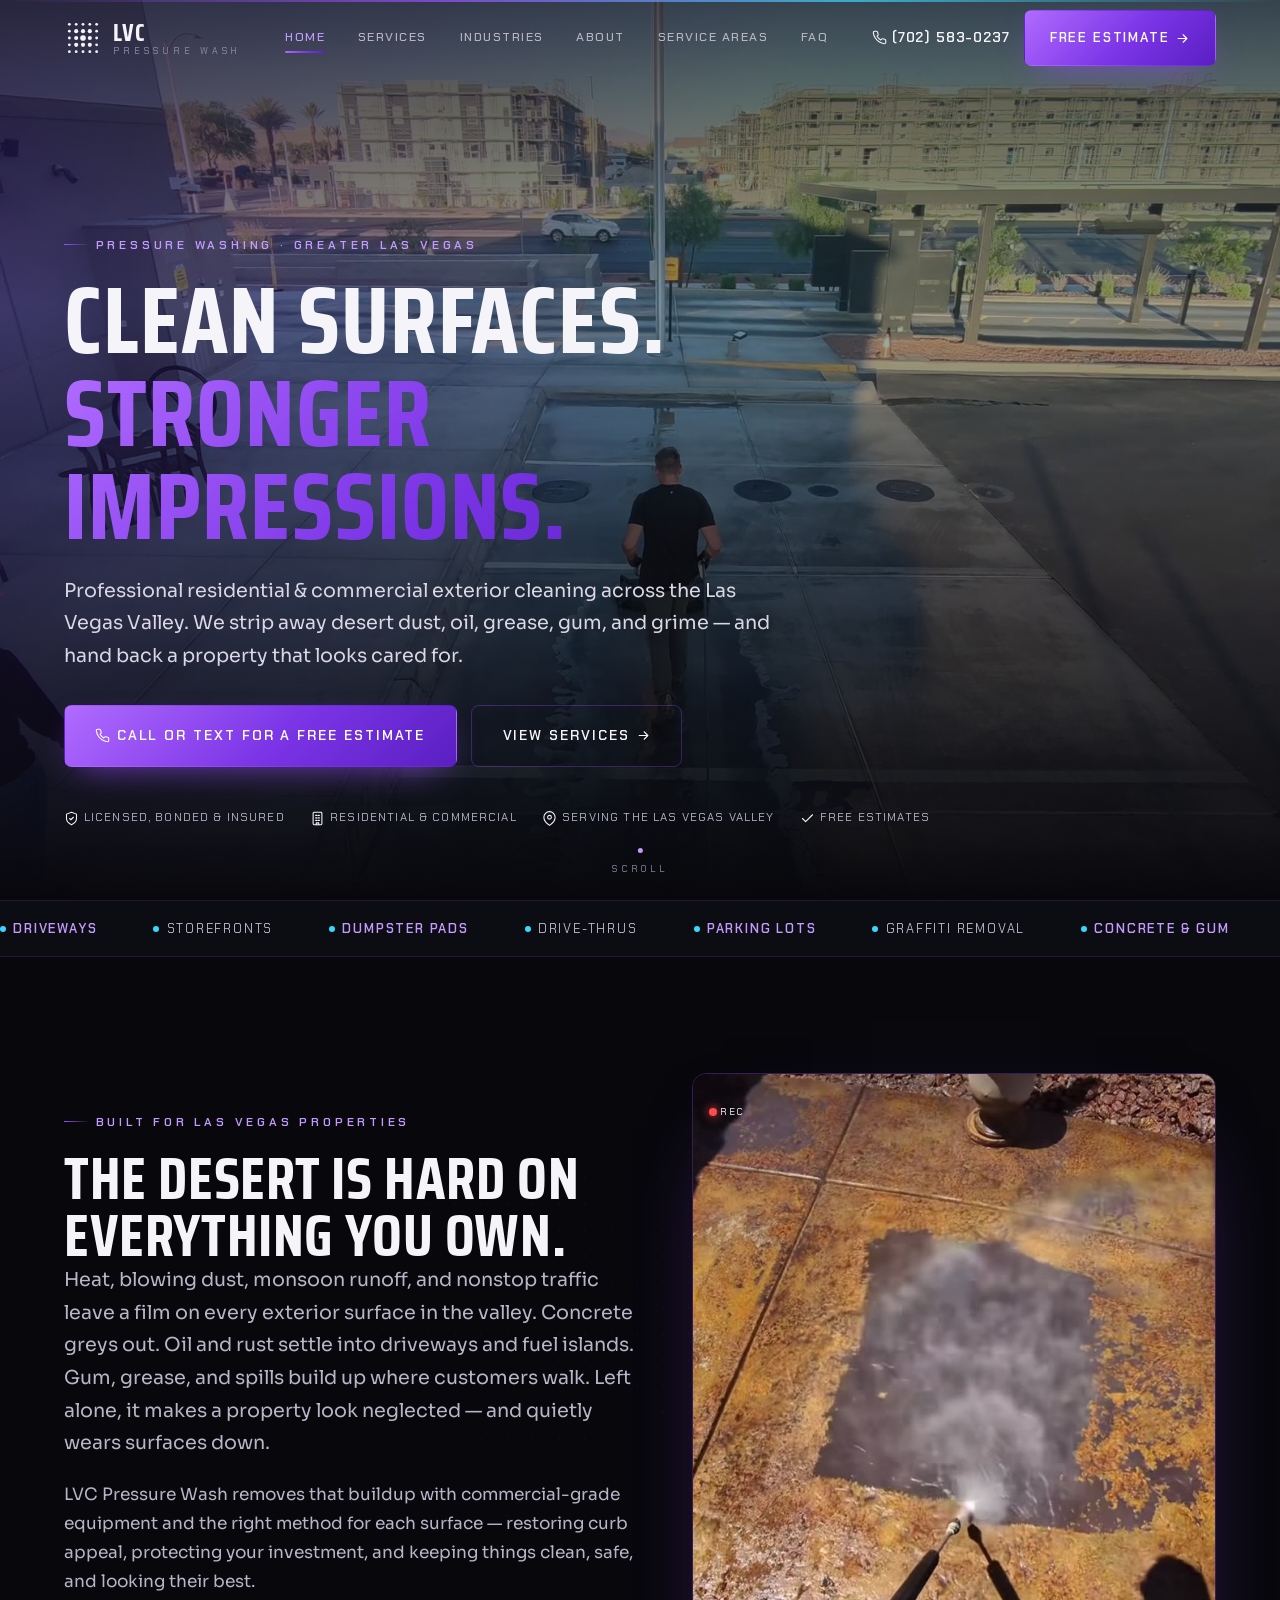
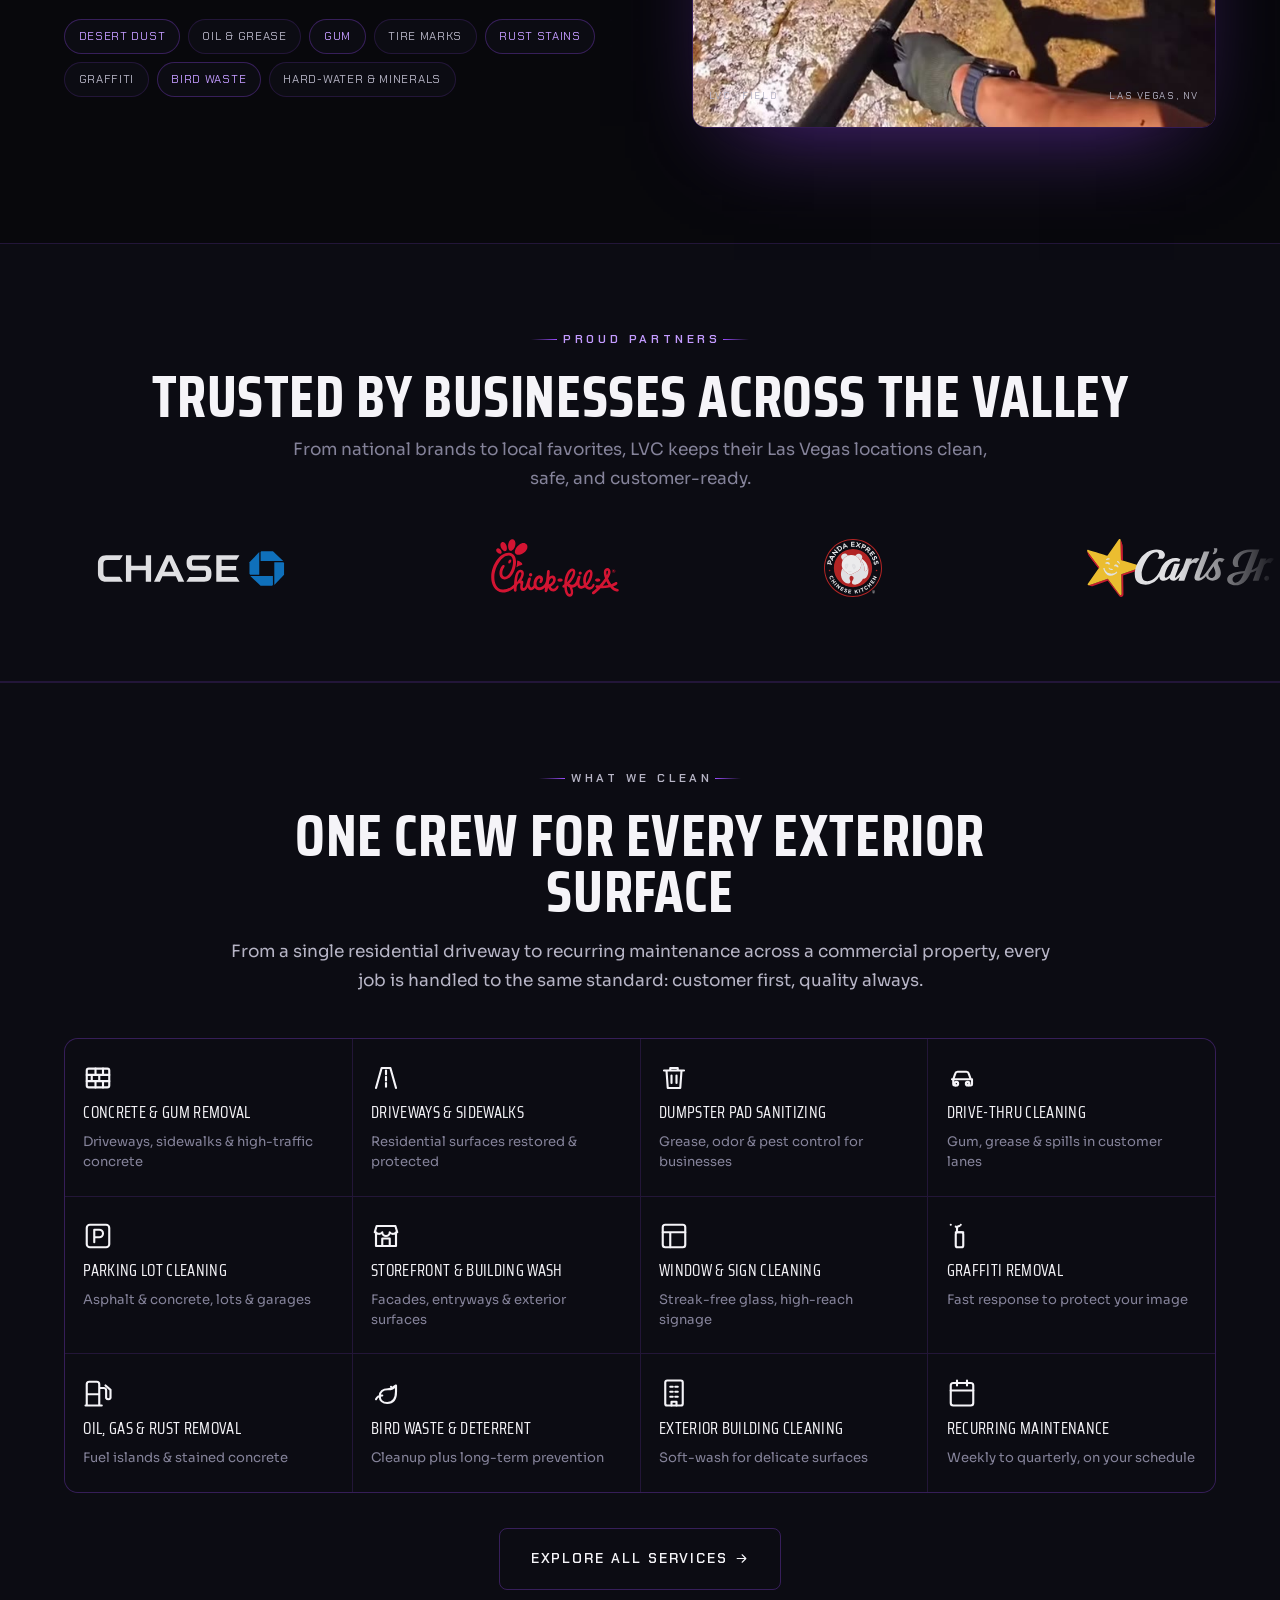
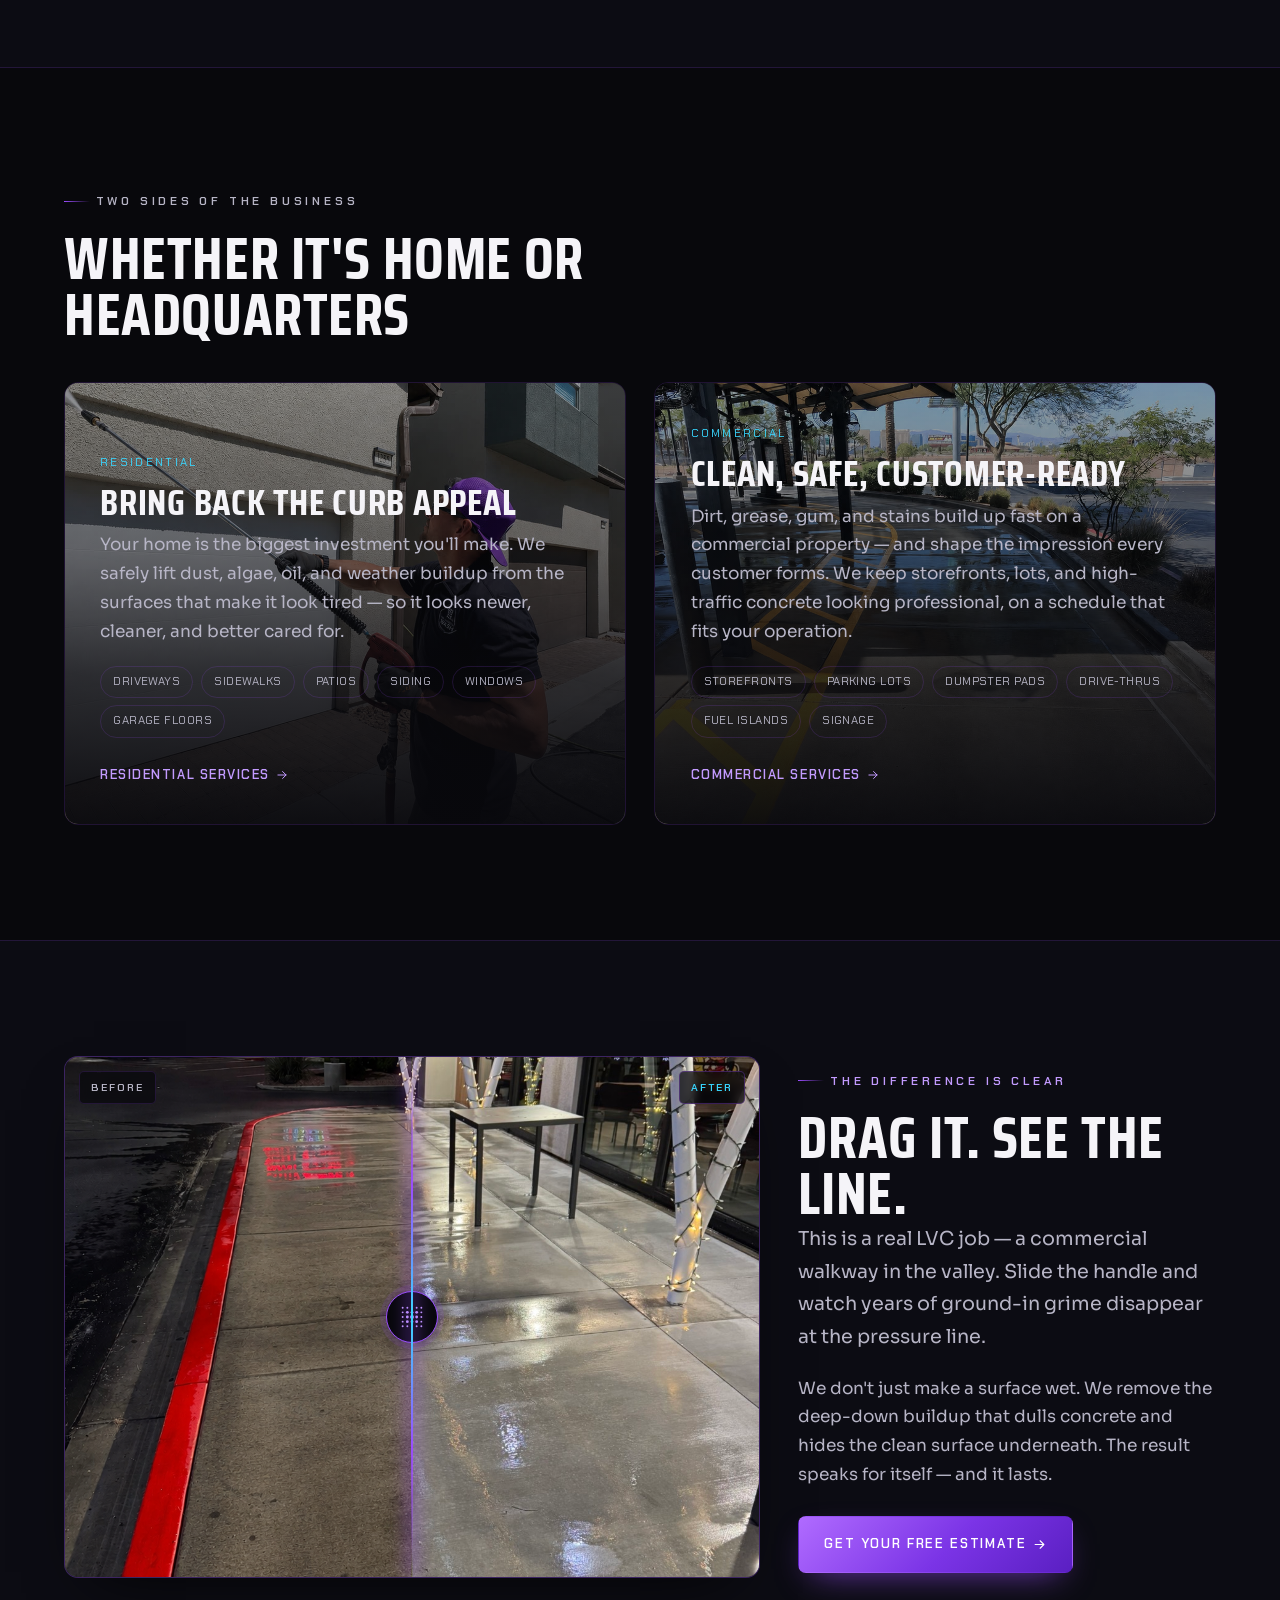
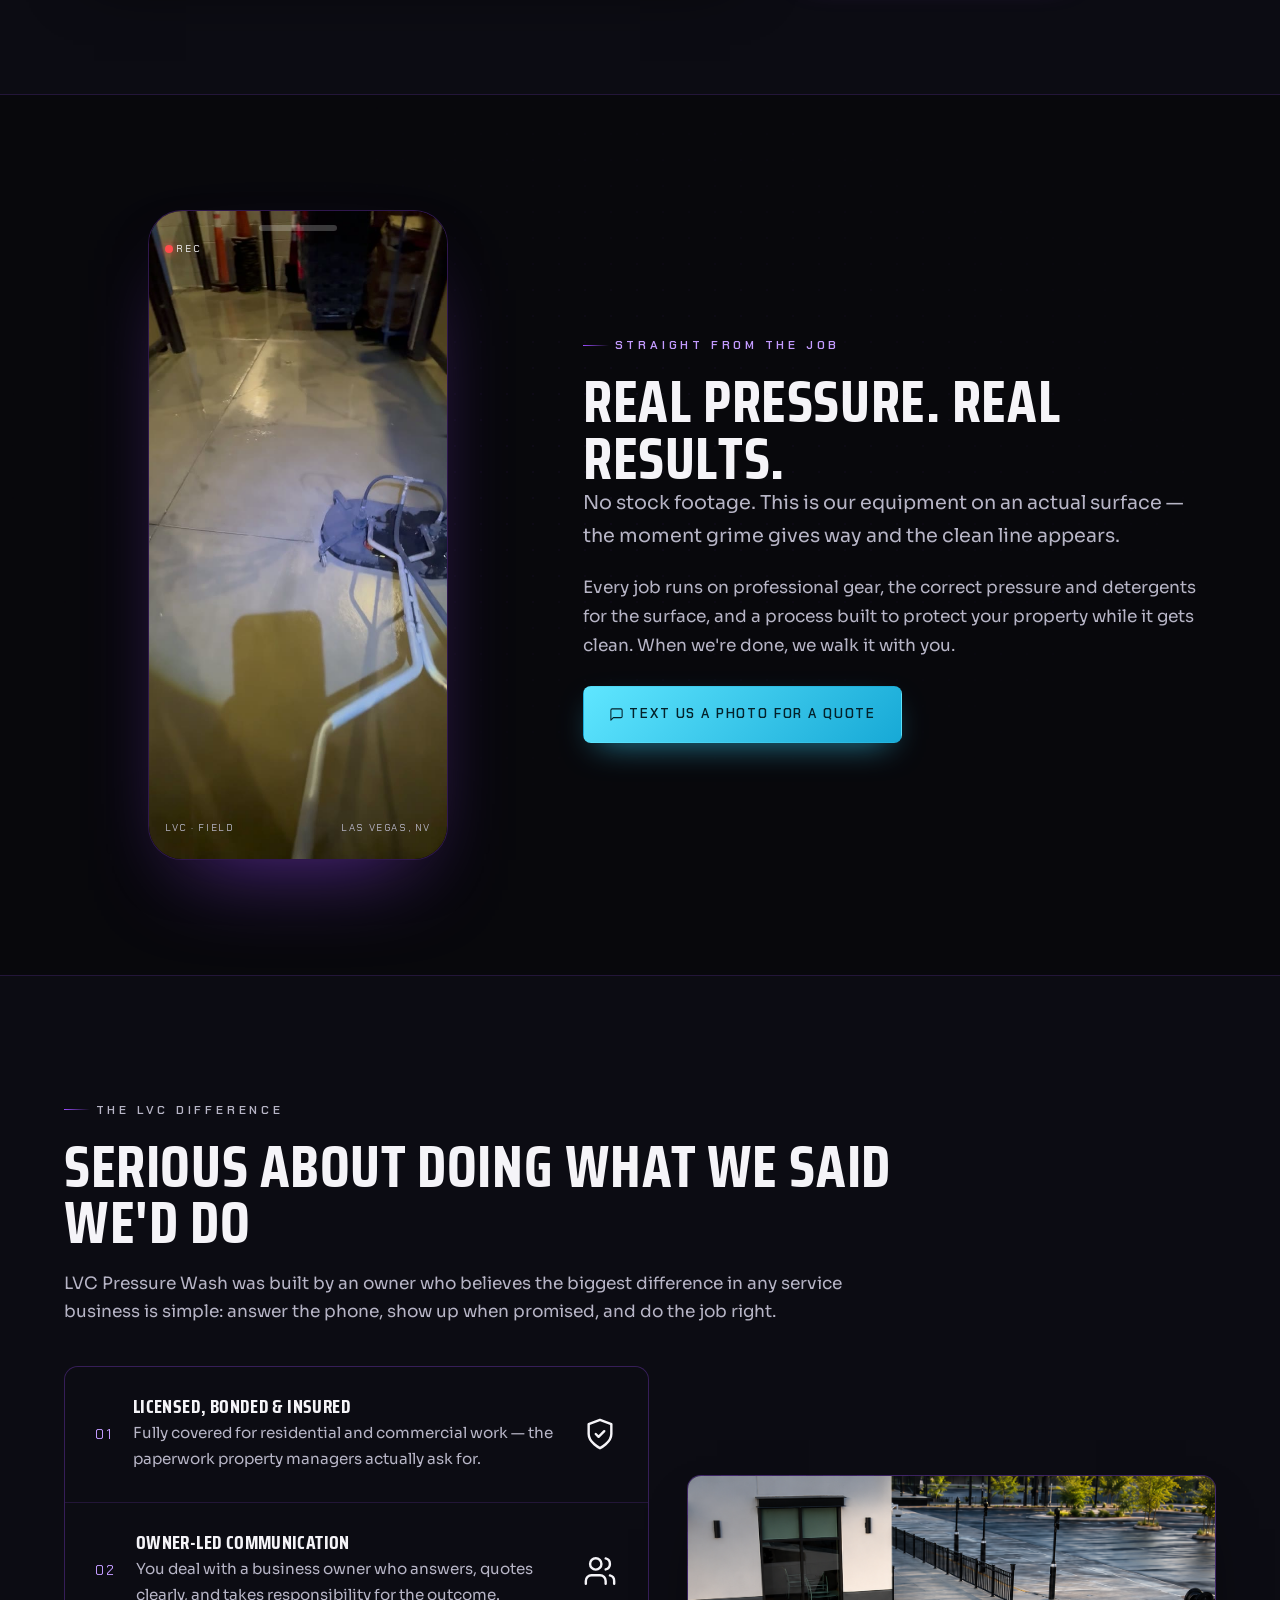
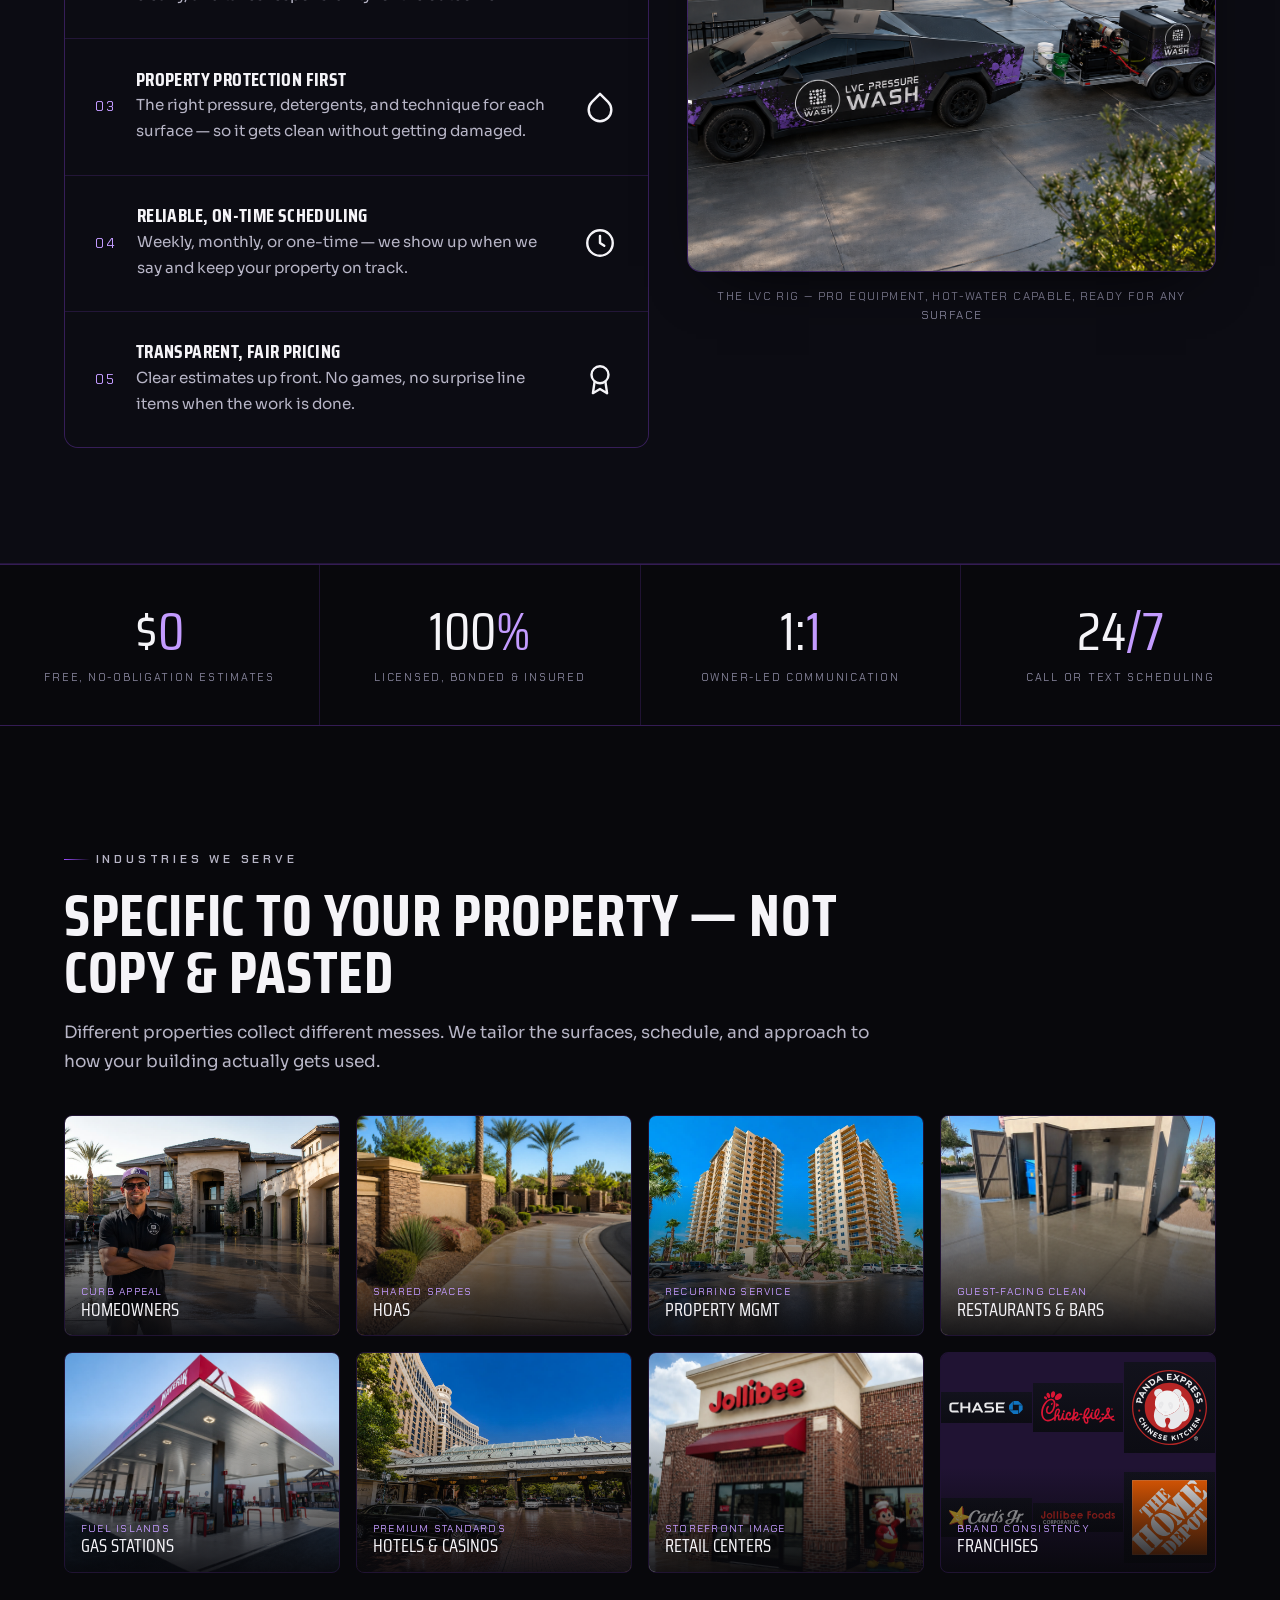
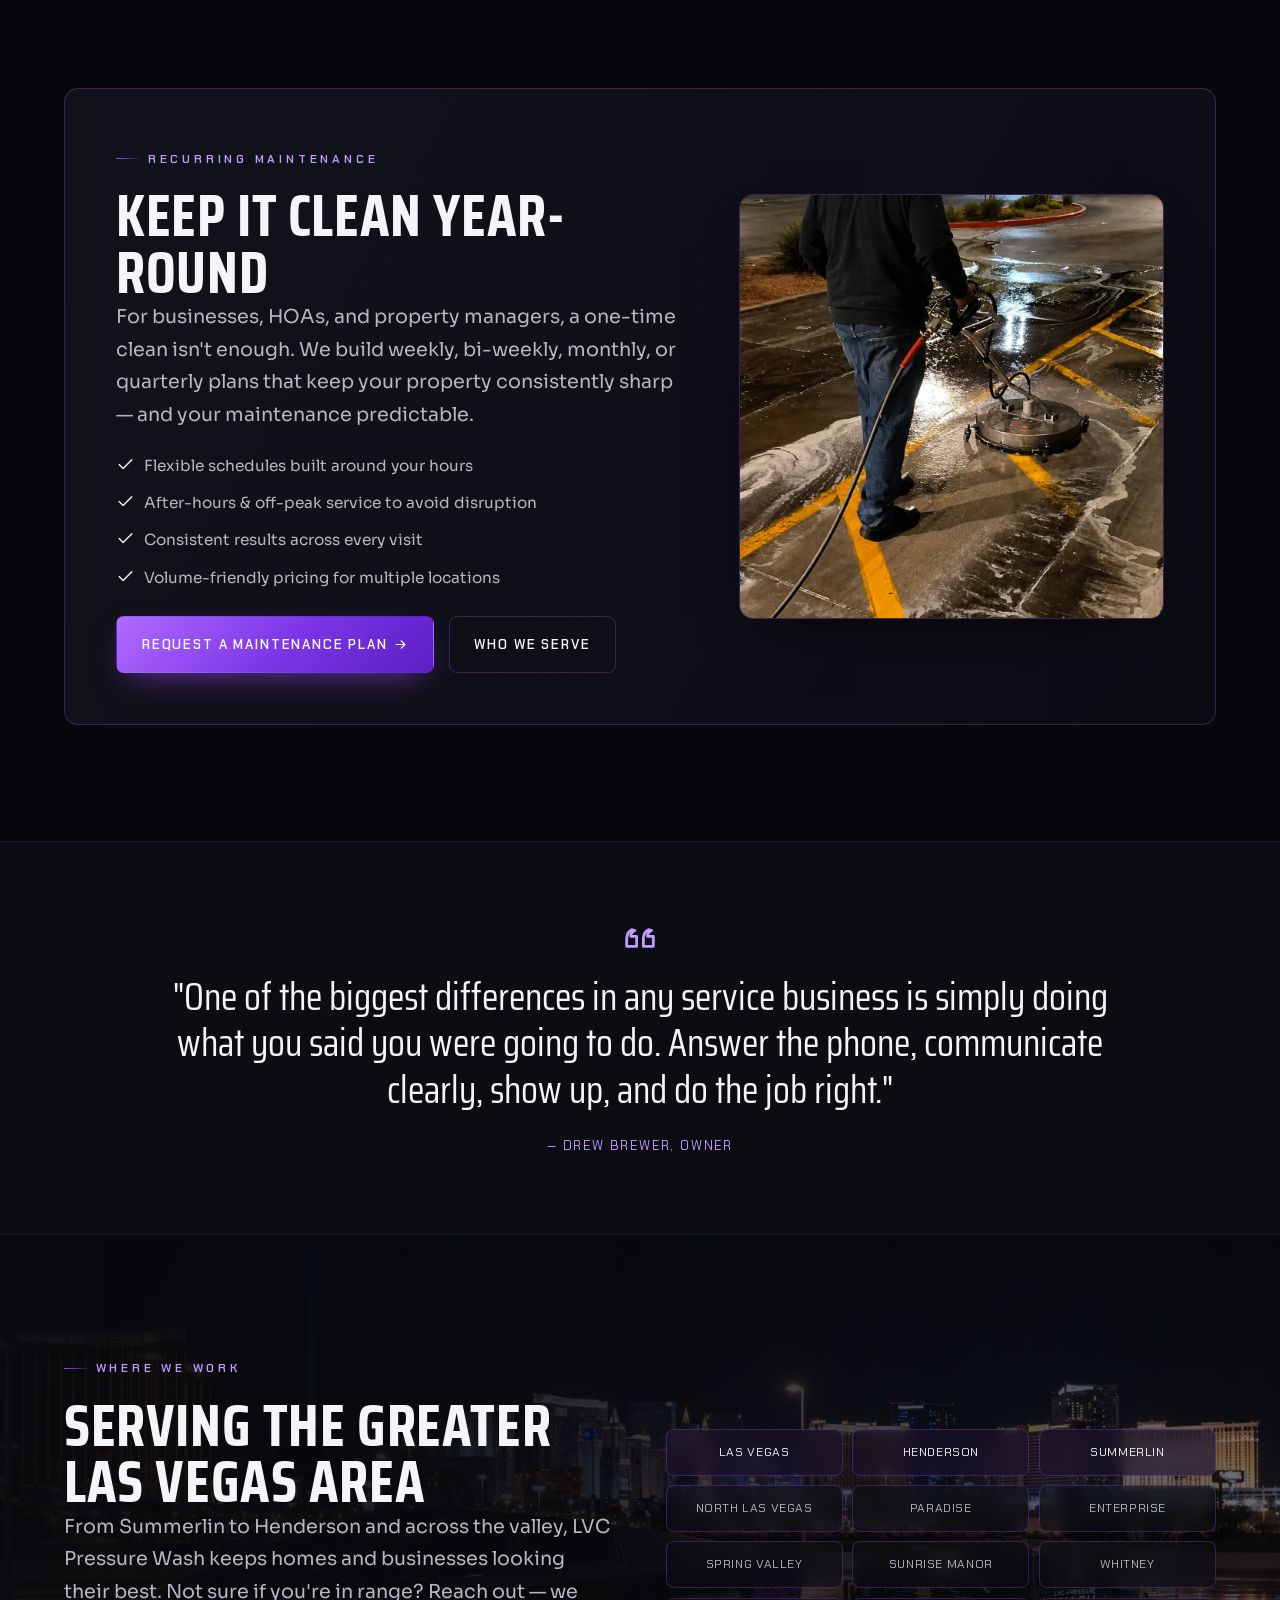
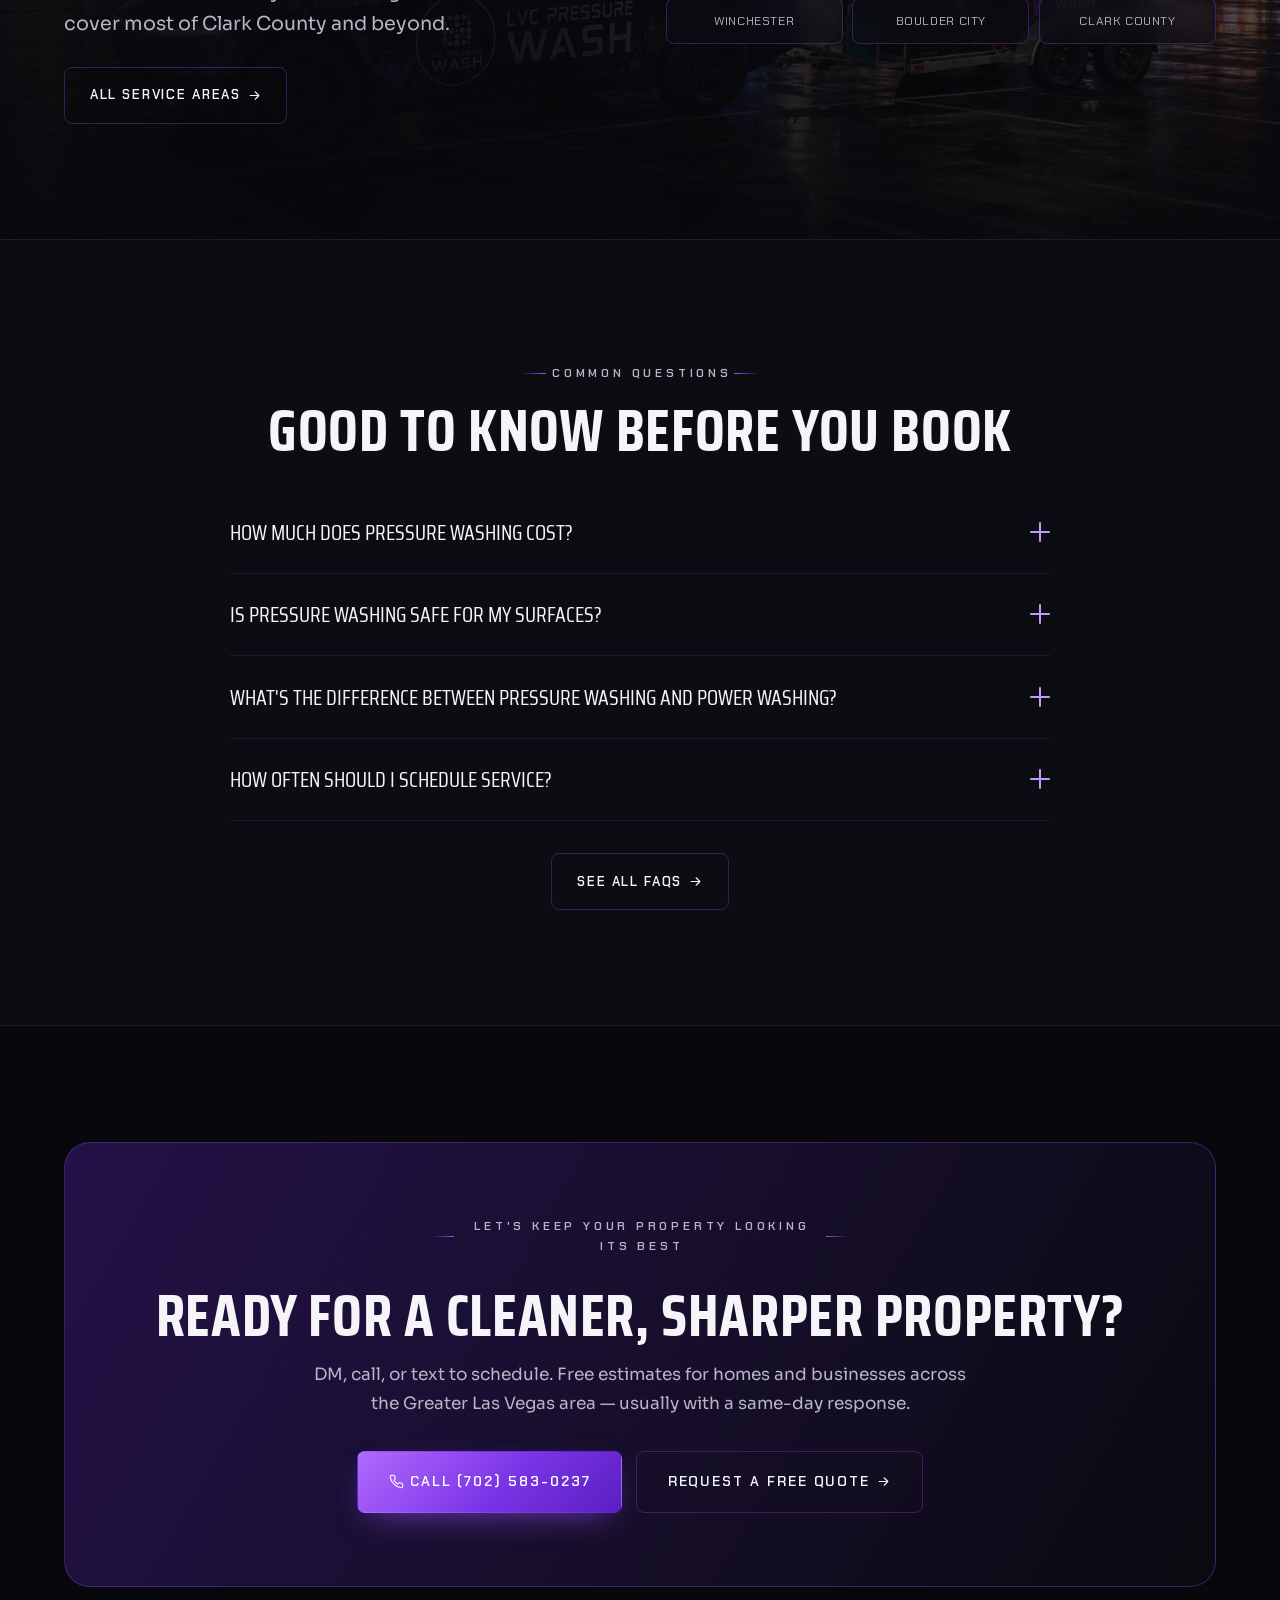
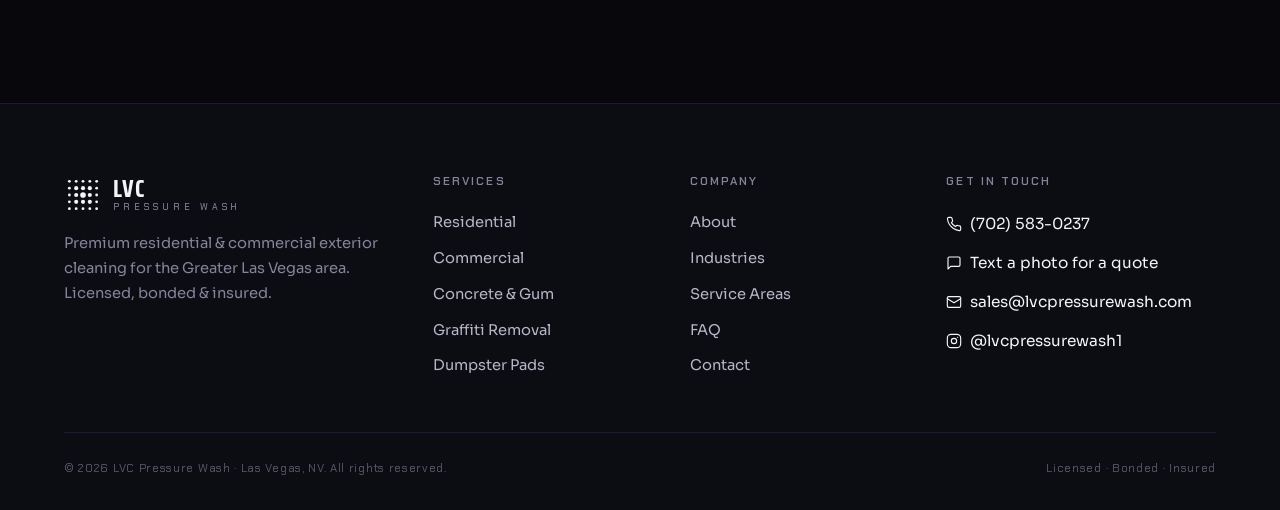
==== commit 66aa225b: "SEO migration: redirects, canonicals, sitemap, robots.txt - Add _redirects: old Wix URLs (301), .htm" ====
--- a/site/index.html
+++ b/site/index.html
@@ -5,6 +5,7 @@
 <meta name="viewport" content="width=device-width, initial-scale=1">
 <title>LVC Pressure Wash — Premium Pressure Washing in Las Vegas</title>
 <meta name="description" content="Professional residential & commercial pressure washing across Greater Las Vegas. Driveways, storefronts, concrete, dumpster pads, drive-thrus, graffiti removal and more. Licensed, bonded & insured. Free estimates.">
+<link rel="canonical" href="https://www.lvcpressurewash.com/">
 <link rel="icon" href="assets/favicon.svg" type="image/svg+xml">
 <link rel="preconnect" href="https://fonts.googleapis.com">
 <link rel="preconnect" href="https://fonts.gstatic.com" crossorigin>
@@ -68,21 +69,21 @@
 <header class="header">
   <div class="container">
     <nav class="nav">
-      <a href="index.html" class="brand" aria-label="LVC Pressure Wash home">
+      <a href="/" class="brand" aria-label="LVC Pressure Wash home">
         <svg class="mark" viewBox="0 0 46 46" aria-hidden="true"><use href="#mark"/></svg>
         <span class="brand-word"><span class="b1">LVC</span><span class="b2">PRESSURE&nbsp;WASH</span></span>
       </a>
       <div class="nav-links">
-        <a href="index.html" class="active">Home</a>
-        <a href="services.html">Services</a>
-        <a href="industries.html">Industries</a>
-        <a href="about.html">About</a>
-        <a href="service-areas.html">Service Areas</a>
-        <a href="faq.html">FAQ</a>
+        <a href="/" class="active">Home</a>
+        <a href="/services">Services</a>
+        <a href="/industries">Industries</a>
+        <a href="/about">About</a>
+        <a href="/service-areas">Service Areas</a>
+        <a href="/faq">FAQ</a>
       </div>
       <div class="nav-cta">
         <a href="tel:+17025830237" class="nav-phone"><svg aria-hidden="true"><use href="#i-phone"/></svg>(702) 583-0237</a>
-        <a href="contact.html" class="btn">Free Estimate <svg aria-hidden="true"><use href="#i-arrow"/></svg></a>
+        <a href="/contact" class="btn">Free Estimate <svg aria-hidden="true"><use href="#i-arrow"/></svg></a>
         <button class="nav-toggle" aria-label="Open menu" aria-expanded="false" aria-controls="mobile-menu"><span></span></button>
       </div>
     </nav>
@@ -91,13 +92,13 @@
 
 <!-- ============ MOBILE MENU ============ -->
 <div class="mobile-menu" id="mobile-menu">
-  <a href="index.html">Home <span>01</span></a>
-  <a href="services.html">Services <span>02</span></a>
-  <a href="industries.html">Industries <span>03</span></a>
-  <a href="about.html">About <span>04</span></a>
-  <a href="service-areas.html">Service Areas <span>05</span></a>
-  <a href="faq.html">FAQ <span>06</span></a>
-  <a href="contact.html">Contact <span>07</span></a>
+  <a href="/">Home <span>01</span></a>
+  <a href="/services">Services <span>02</span></a>
+  <a href="/industries">Industries <span>03</span></a>
+  <a href="/about">About <span>04</span></a>
+  <a href="/service-areas">Service Areas <span>05</span></a>
+  <a href="/faq">FAQ <span>06</span></a>
+  <a href="/contact">Contact <span>07</span></a>
   <a href="tel:+17025830237" class="btn btn-block btn-lg"><svg aria-hidden="true"><use href="#i-phone"/></svg> Call (702) 583-0237</a>
 </div>
 
@@ -116,7 +117,7 @@
     <p class="hero-sub">Professional residential &amp; commercial exterior cleaning across the Las Vegas Valley. We strip away desert dust, oil, grease, gum, and grime — and hand back a property that looks cared for.</p>
     <div class="btn-row">
       <a href="tel:+17025830237" class="btn btn-lg"><svg aria-hidden="true"><use href="#i-phone"/></svg> Call or Text for a Free Estimate</a>
-      <a href="services.html" class="btn btn-ghost btn-lg">View Services <svg aria-hidden="true"><use href="#i-arrow"/></svg></a>
+      <a href="/services" class="btn btn-ghost btn-lg">View Services <svg aria-hidden="true"><use href="#i-arrow"/></svg></a>
     </div>
     <div class="hero-badges">
       <span class="hero-badge"><svg aria-hidden="true"><use href="#i-shield"/></svg> Licensed, Bonded &amp; Insured</span>
@@ -191,21 +192,21 @@
       <p>From a single residential driveway to recurring maintenance across a commercial property, every job is handled to the same standard: customer first, quality always.</p>
     </div>
     <div class="svc-grid reveal" data-d="1">
-      <a class="svc-cell" href="services.html"><svg aria-hidden="true"><use href="#i-paving"/></svg><span class="t">Concrete &amp; Gum Removal</span><span class="d">Driveways, sidewalks & high-traffic concrete</span></a>
-      <a class="svc-cell" href="services.html"><svg aria-hidden="true"><use href="#i-road"/></svg><span class="t">Driveways &amp; Sidewalks</span><span class="d">Residential surfaces restored & protected</span></a>
-      <a class="svc-cell" href="services.html"><svg aria-hidden="true"><use href="#i-trash"/></svg><span class="t">Dumpster Pad Sanitizing</span><span class="d">Grease, odor & pest control for businesses</span></a>
-      <a class="svc-cell" href="services.html"><svg aria-hidden="true"><use href="#i-car"/></svg><span class="t">Drive-Thru Cleaning</span><span class="d">Gum, grease & spills in customer lanes</span></a>
-      <a class="svc-cell" href="services.html"><svg aria-hidden="true"><use href="#i-parking"/></svg><span class="t">Parking Lot Cleaning</span><span class="d">Asphalt & concrete, lots & garages</span></a>
-      <a class="svc-cell" href="services.html"><svg aria-hidden="true"><use href="#i-store"/></svg><span class="t">Storefront &amp; Building Wash</span><span class="d">Facades, entryways & exterior surfaces</span></a>
-      <a class="svc-cell" href="services.html"><svg aria-hidden="true"><use href="#i-window"/></svg><span class="t">Window &amp; Sign Cleaning</span><span class="d">Streak-free glass, high-reach signage</span></a>
-      <a class="svc-cell" href="services.html"><svg aria-hidden="true"><use href="#i-spray"/></svg><span class="t">Graffiti Removal</span><span class="d">Fast response to protect your image</span></a>
-      <a class="svc-cell" href="services.html"><svg aria-hidden="true"><use href="#i-fuel"/></svg><span class="t">Oil, Gas &amp; Rust Removal</span><span class="d">Fuel islands & stained concrete</span></a>
-      <a class="svc-cell" href="services.html"><svg aria-hidden="true"><use href="#i-bird"/></svg><span class="t">Bird Waste &amp; Deterrent</span><span class="d">Cleanup plus long-term prevention</span></a>
-      <a class="svc-cell" href="services.html"><svg aria-hidden="true"><use href="#i-building"/></svg><span class="t">Exterior Building Cleaning</span><span class="d">Soft-wash for delicate surfaces</span></a>
-      <a class="svc-cell" href="services.html"><svg aria-hidden="true"><use href="#i-calendar"/></svg><span class="t">Recurring Maintenance</span><span class="d">Weekly to quarterly, on your schedule</span></a>
+      <a class="svc-cell" href="/services"><svg aria-hidden="true"><use href="#i-paving"/></svg><span class="t">Concrete &amp; Gum Removal</span><span class="d">Driveways, sidewalks & high-traffic concrete</span></a>
+      <a class="svc-cell" href="/services"><svg aria-hidden="true"><use href="#i-road"/></svg><span class="t">Driveways &amp; Sidewalks</span><span class="d">Residential surfaces restored & protected</span></a>
+      <a class="svc-cell" href="/services"><svg aria-hidden="true"><use href="#i-trash"/></svg><span class="t">Dumpster Pad Sanitizing</span><span class="d">Grease, odor & pest control for businesses</span></a>
+      <a class="svc-cell" href="/services"><svg aria-hidden="true"><use href="#i-car"/></svg><span class="t">Drive-Thru Cleaning</span><span class="d">Gum, grease & spills in customer lanes</span></a>
+      <a class="svc-cell" href="/services"><svg aria-hidden="true"><use href="#i-parking"/></svg><span class="t">Parking Lot Cleaning</span><span class="d">Asphalt & concrete, lots & garages</span></a>
+      <a class="svc-cell" href="/services"><svg aria-hidden="true"><use href="#i-store"/></svg><span class="t">Storefront &amp; Building Wash</span><span class="d">Facades, entryways & exterior surfaces</span></a>
+      <a class="svc-cell" href="/services"><svg aria-hidden="true"><use href="#i-window"/></svg><span class="t">Window &amp; Sign Cleaning</span><span class="d">Streak-free glass, high-reach signage</span></a>
+      <a class="svc-cell" href="/services"><svg aria-hidden="true"><use href="#i-spray"/></svg><span class="t">Graffiti Removal</span><span class="d">Fast response to protect your image</span></a>
+      <a class="svc-cell" href="/services"><svg aria-hidden="true"><use href="#i-fuel"/></svg><span class="t">Oil, Gas &amp; Rust Removal</span><span class="d">Fuel islands & stained concrete</span></a>
+      <a class="svc-cell" href="/services"><svg aria-hidden="true"><use href="#i-bird"/></svg><span class="t">Bird Waste &amp; Deterrent</span><span class="d">Cleanup plus long-term prevention</span></a>
+      <a class="svc-cell" href="/services"><svg aria-hidden="true"><use href="#i-building"/></svg><span class="t">Exterior Building Cleaning</span><span class="d">Soft-wash for delicate surfaces</span></a>
+      <a class="svc-cell" href="/services"><svg aria-hidden="true"><use href="#i-calendar"/></svg><span class="t">Recurring Maintenance</span><span class="d">Weekly to quarterly, on your schedule</span></a>
     </div>
     <div class="center reveal" style="margin-top:2.2rem;">
-      <a href="services.html" class="btn btn-ghost btn-lg">Explore all services <svg aria-hidden="true"><use href="#i-arrow"/></svg></a>
+      <a href="/services" class="btn btn-ghost btn-lg">Explore all services <svg aria-hidden="true"><use href="#i-arrow"/></svg></a>
     </div>
   </div>
 </section>
@@ -267,7 +268,7 @@
         <p class="lead">This is a real LVC job — a commercial walkway in the valley. Slide the handle and watch years of ground-in grime disappear at the pressure line.</p>
         <p>We don't just make a surface wet. We remove the deep-down buildup that dulls concrete and hides the clean surface underneath. The result speaks for itself — and it lasts.</p>
         <div class="btn-row" style="margin-top:1.6rem;">
-          <a href="contact.html" class="btn">Get your free estimate <svg aria-hidden="true"><use href="#i-arrow"/></svg></a>
+          <a href="/contact" class="btn">Get your free estimate <svg aria-hidden="true"><use href="#i-arrow"/></svg></a>
         </div>
       </div>
     </div>
@@ -373,8 +374,8 @@
             <li><svg aria-hidden="true"><use href="#i-check"/></svg> Volume-friendly pricing for multiple locations</li>
           </ul>
           <div class="btn-row" style="margin-top:1.6rem;">
-            <a href="contact.html" class="btn">Request a maintenance plan <svg aria-hidden="true"><use href="#i-arrow"/></svg></a>
-            <a href="industries.html" class="btn btn-ghost">Who we serve</a>
+            <a href="/contact" class="btn">Request a maintenance plan <svg aria-hidden="true"><use href="#i-arrow"/></svg></a>
+            <a href="/industries" class="btn btn-ghost">Who we serve</a>
           </div>
         </div>
         <div>
@@ -406,7 +407,7 @@
         <h2>Serving the Greater Las Vegas area</h2>
         <p class="lead">From Summerlin to Henderson and across the valley, LVC Pressure Wash keeps homes and businesses looking their best. Not sure if you're in range? Reach out — we cover most of Clark County and beyond.</p>
         <div class="btn-row" style="margin-top:1.6rem;">
-          <a href="service-areas.html" class="btn btn-ghost">All service areas <svg aria-hidden="true"><use href="#i-arrow"/></svg></a>
+          <a href="/service-areas" class="btn btn-ghost">All service areas <svg aria-hidden="true"><use href="#i-arrow"/></svg></a>
         </div>
       </div>
       <div class="reveal" data-d="1">
@@ -435,7 +436,7 @@
       <div class="faq-item"><button class="faq-q" aria-expanded="false">How often should I schedule service? <span class="pm" aria-hidden="true"></span></button><div class="faq-a"><p>Homes typically look best with a clean once or twice a year. High-traffic commercial properties — restaurants, gas stations, retail — often benefit from monthly or quarterly maintenance. We'll recommend a cadence that fits your property and budget.</p></div></div>
     </div>
     <div class="center reveal" style="margin-top:2rem;">
-      <a href="faq.html" class="btn btn-ghost">See all FAQs <svg aria-hidden="true"><use href="#i-arrow"/></svg></a>
+      <a href="/faq" class="btn btn-ghost">See all FAQs <svg aria-hidden="true"><use href="#i-arrow"/></svg></a>
     </div>
   </div>
 </section>
@@ -451,7 +452,7 @@
         <p>DM, call, or text to schedule. Free estimates for homes and businesses across the Greater Las Vegas area — usually with a same-day response.</p>
         <div class="btn-row" style="justify-content:center;">
           <a href="tel:+17025830237" class="btn btn-lg"><svg aria-hidden="true"><use href="#i-phone"/></svg> Call (702) 583-0237</a>
-          <a href="contact.html" class="btn btn-ghost btn-lg">Request a free quote <svg aria-hidden="true"><use href="#i-arrow"/></svg></a>
+          <a href="/contact" class="btn btn-ghost btn-lg">Request a free quote <svg aria-hidden="true"><use href="#i-arrow"/></svg></a>
         </div>
       </div>
     </div>
@@ -464,7 +465,7 @@
   <div class="container">
     <div class="footer-top">
       <div class="footer-brand">
-        <a href="index.html" class="brand" aria-label="LVC Pressure Wash home">
+        <a href="/" class="brand" aria-label="LVC Pressure Wash home">
           <svg class="mark" viewBox="0 0 46 46" aria-hidden="true"><use href="#mark"/></svg>
           <span class="brand-word"><span class="b1">LVC</span><span class="b2">PRESSURE&nbsp;WASH</span></span>
         </a>
@@ -474,17 +475,17 @@
         <h4>Services</h4>
         <a href="services.html#residential">Residential</a>
         <a href="services.html#commercial">Commercial</a>
-        <a href="services.html">Concrete &amp; Gum</a>
-        <a href="services.html">Graffiti Removal</a>
-        <a href="services.html">Dumpster Pads</a>
+        <a href="/services">Concrete &amp; Gum</a>
+        <a href="/services">Graffiti Removal</a>
+        <a href="/services">Dumpster Pads</a>
       </div>
       <div class="footer-col">
         <h4>Company</h4>
-        <a href="about.html">About</a>
-        <a href="industries.html">Industries</a>
-        <a href="service-areas.html">Service Areas</a>
-        <a href="faq.html">FAQ</a>
-        <a href="contact.html">Contact</a>
+        <a href="/about">About</a>
+        <a href="/industries">Industries</a>
+        <a href="/service-areas">Service Areas</a>
+        <a href="/faq">FAQ</a>
+        <a href="/contact">Contact</a>
       </div>
       <div class="footer-col footer-contact">
         <h4>Get in touch</h4>
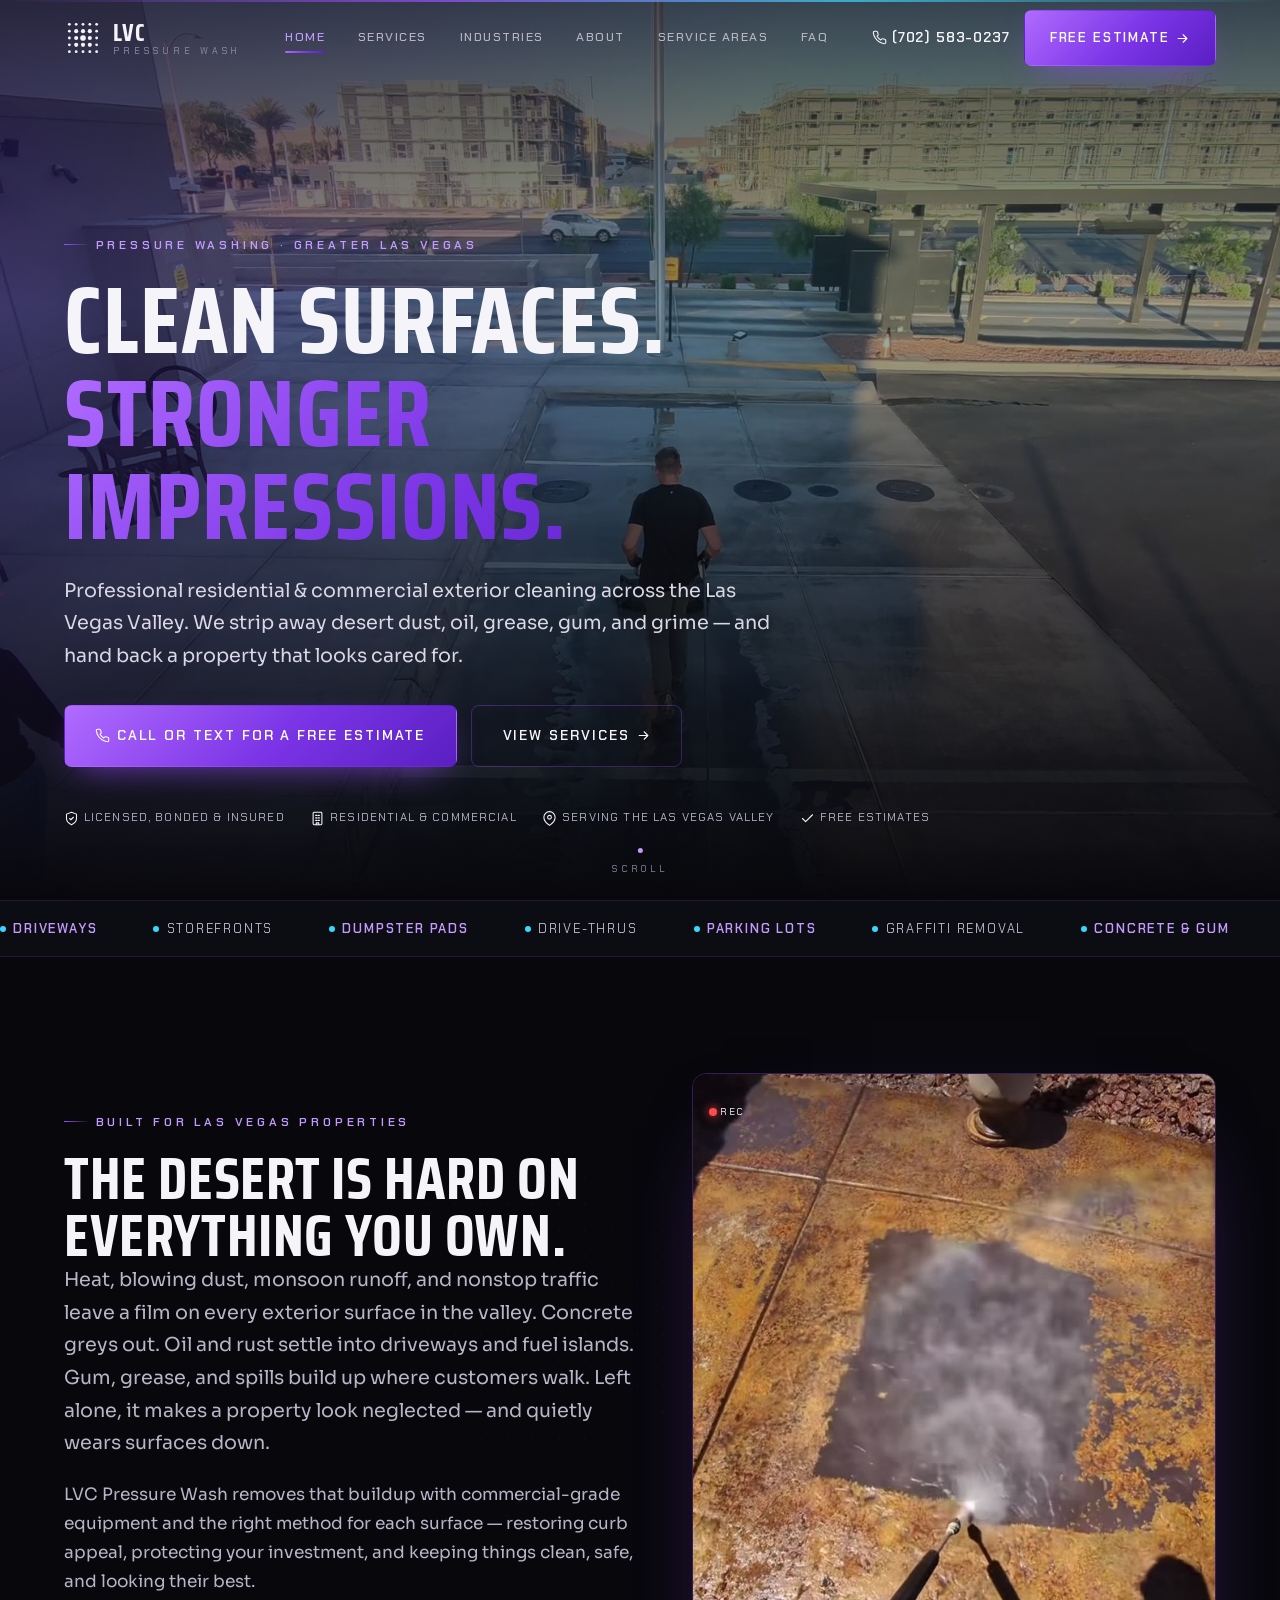
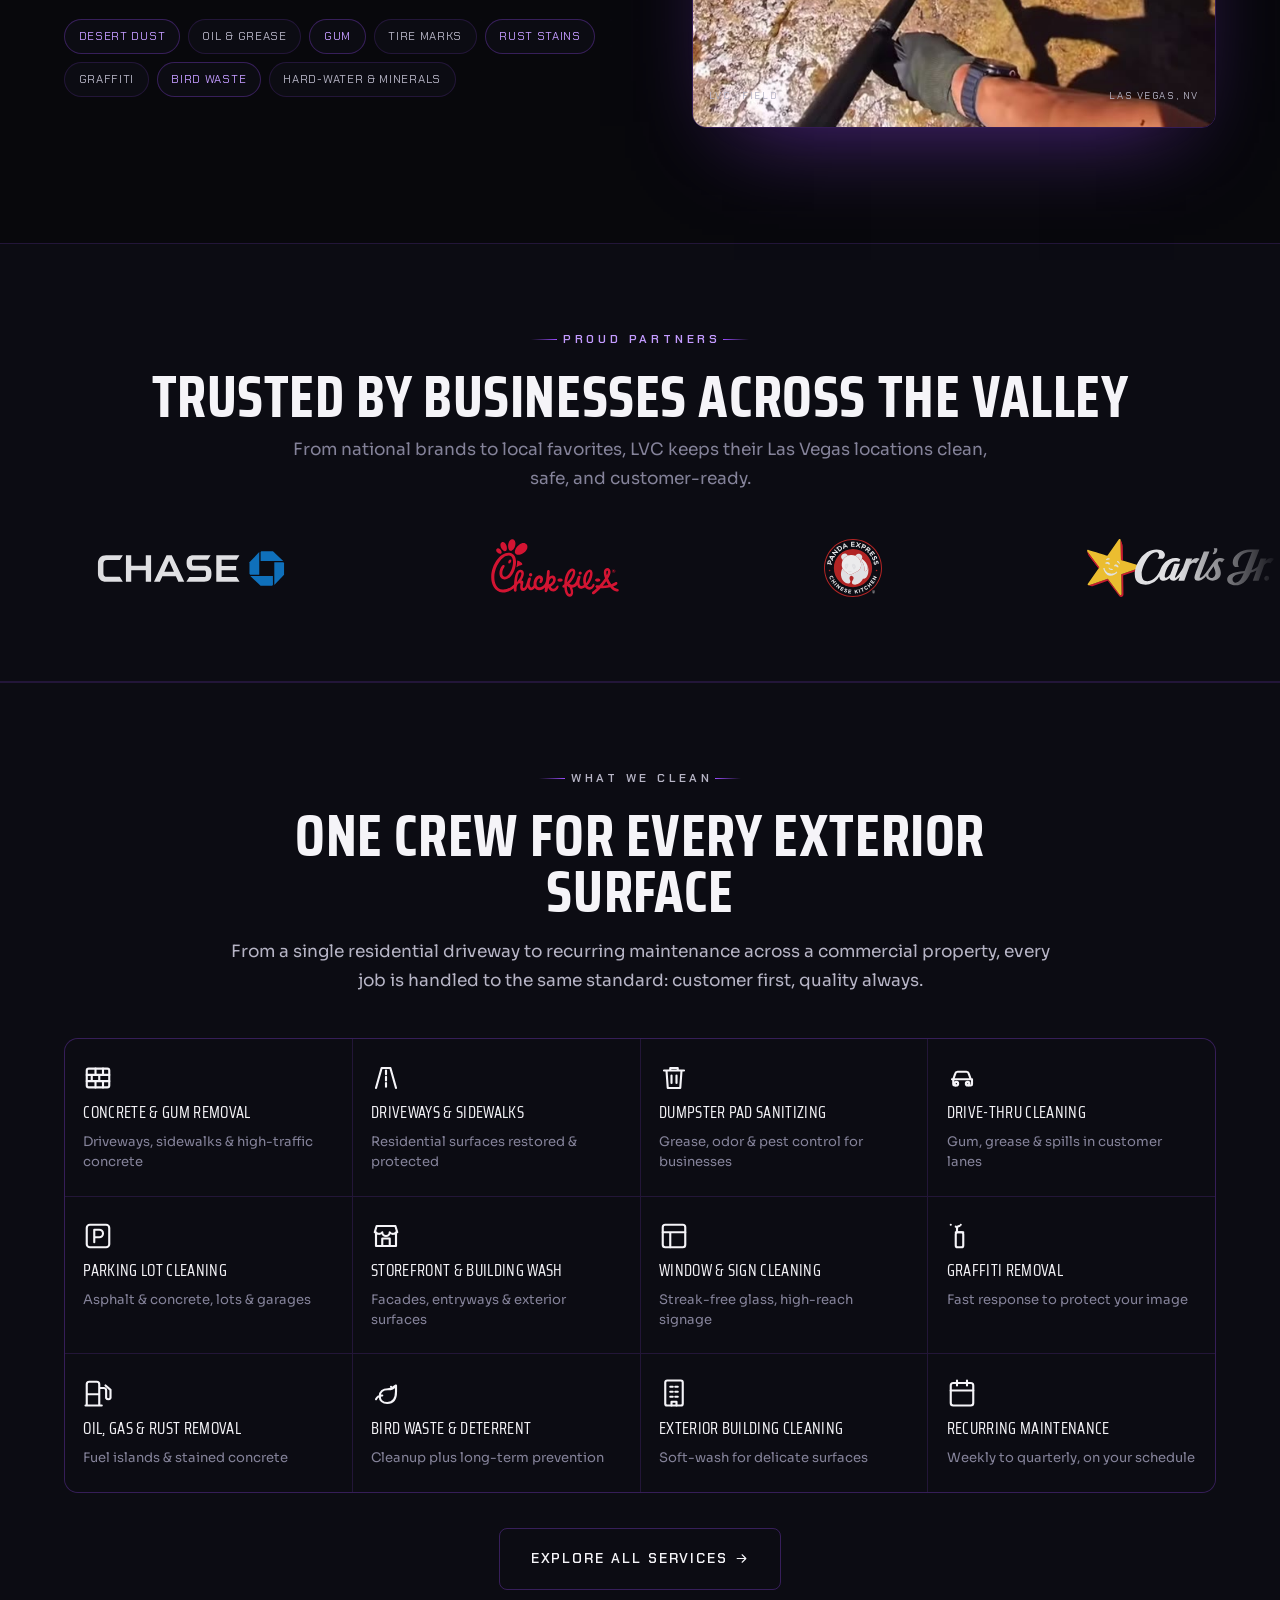
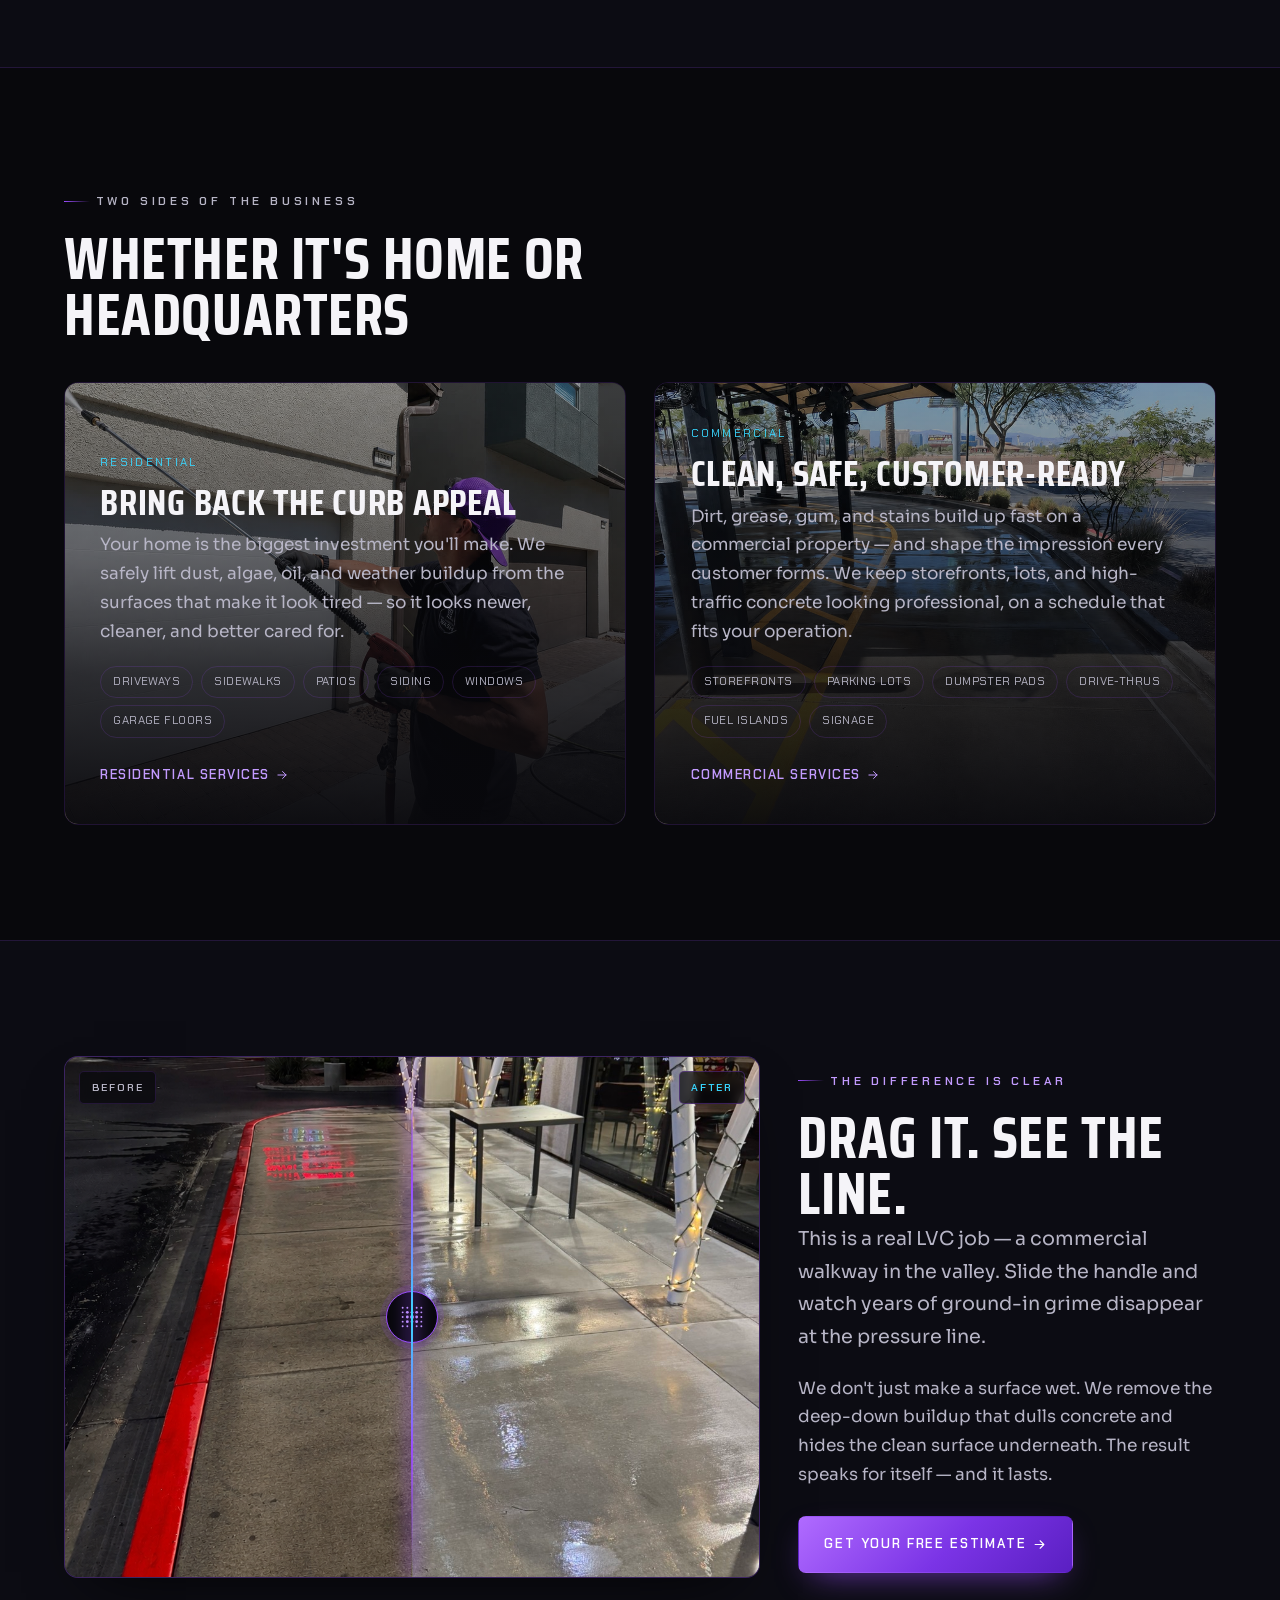
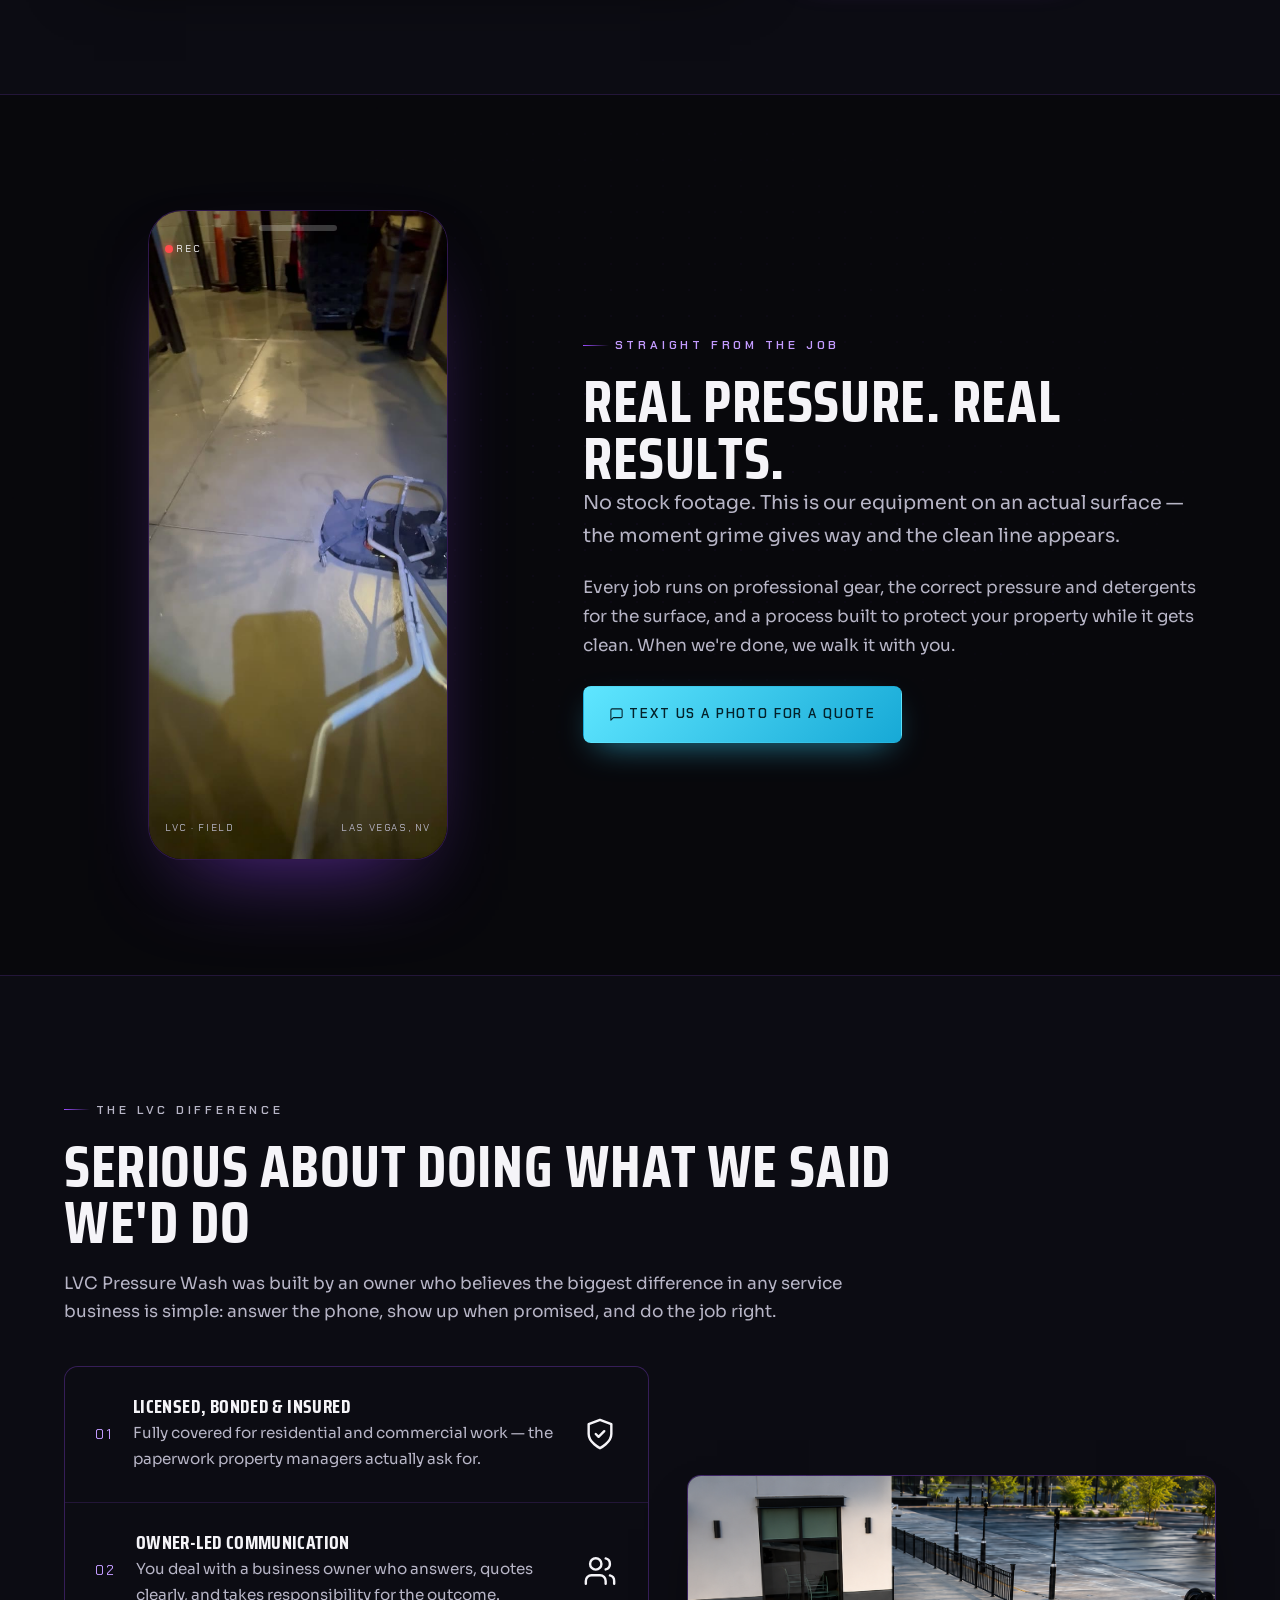
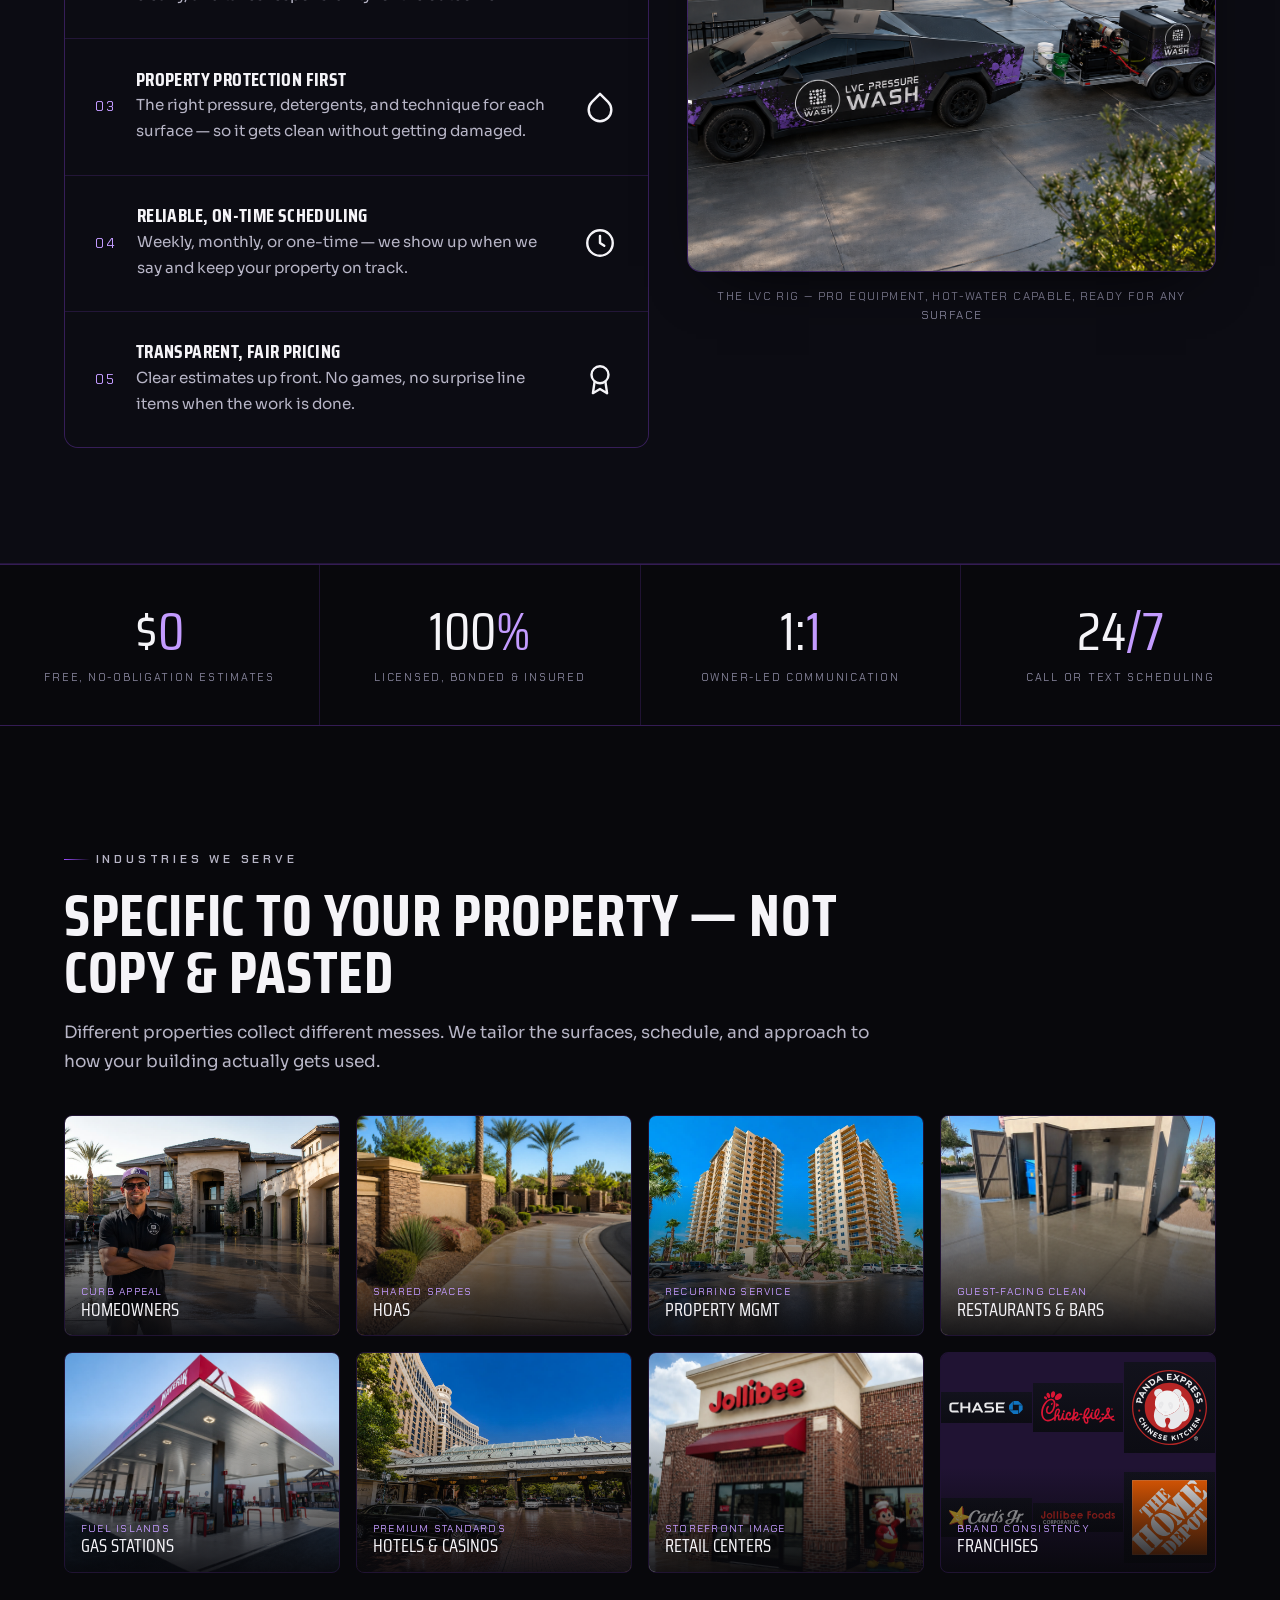
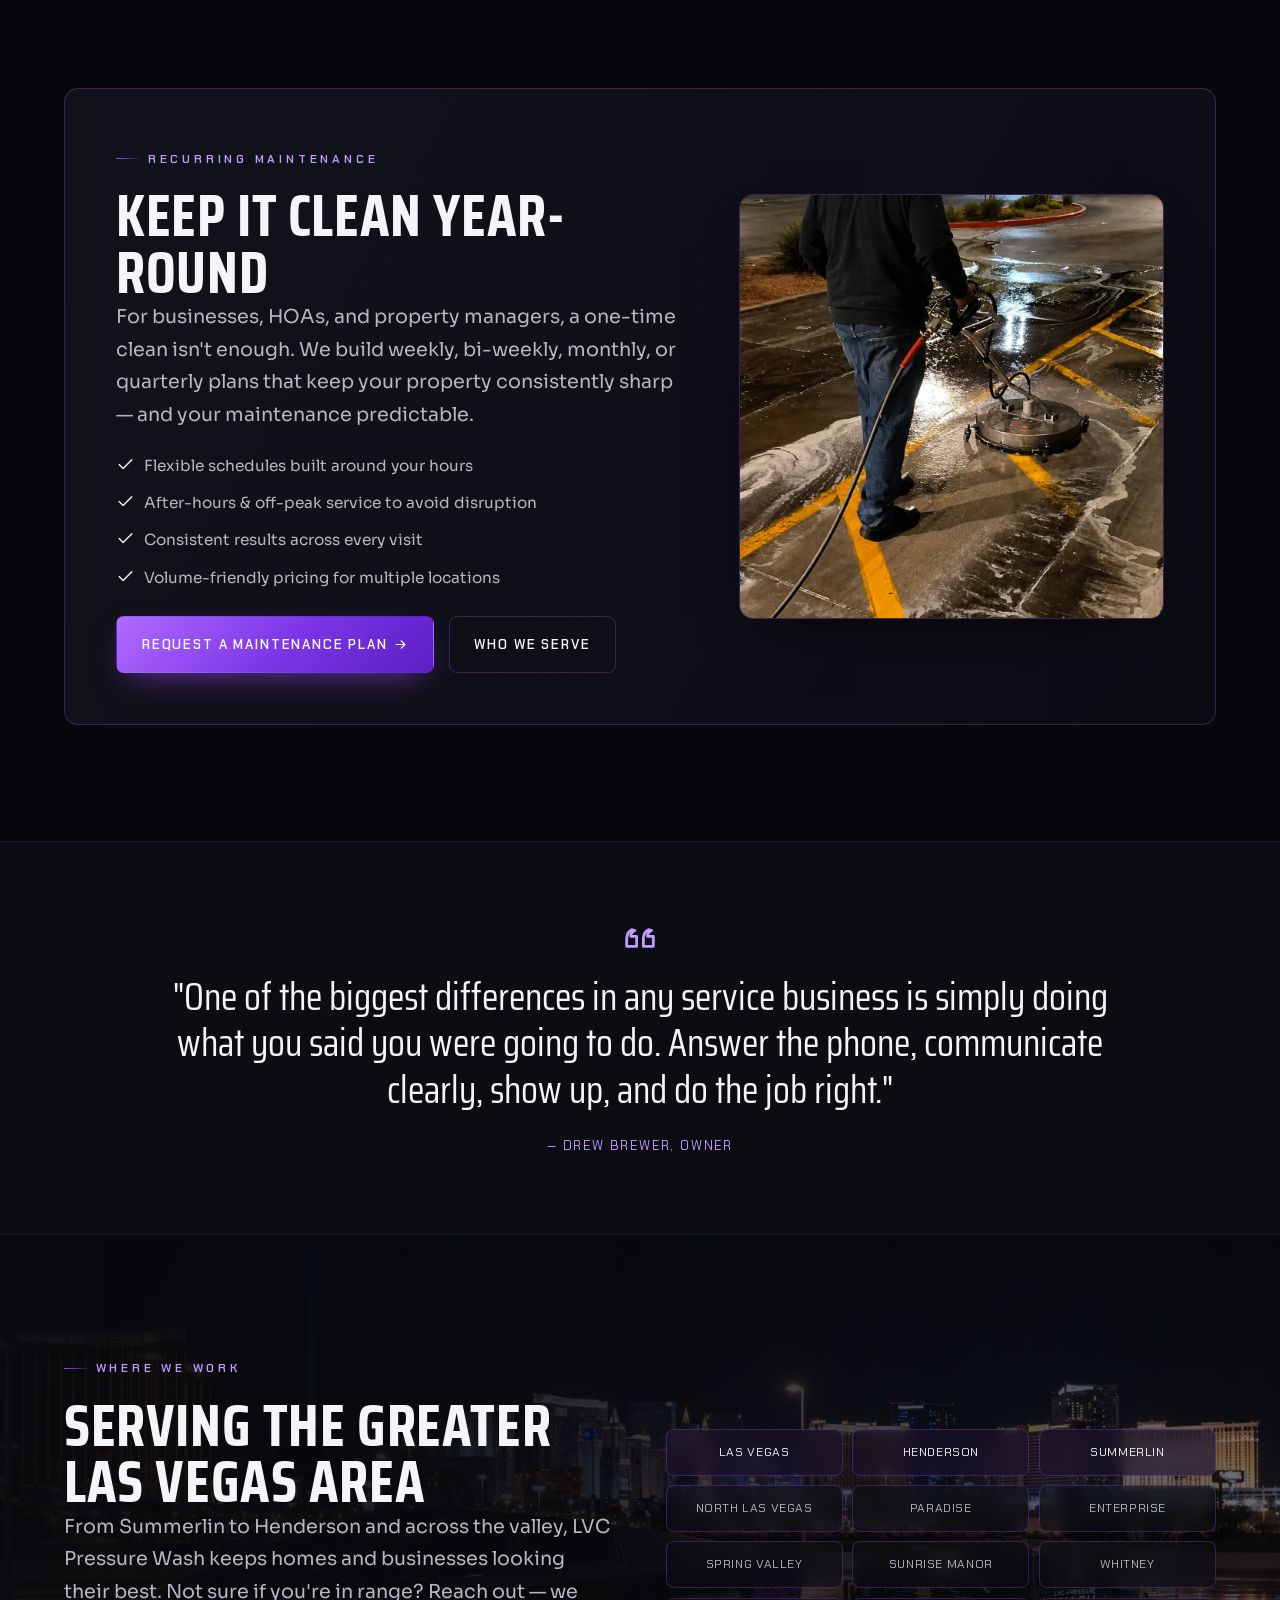
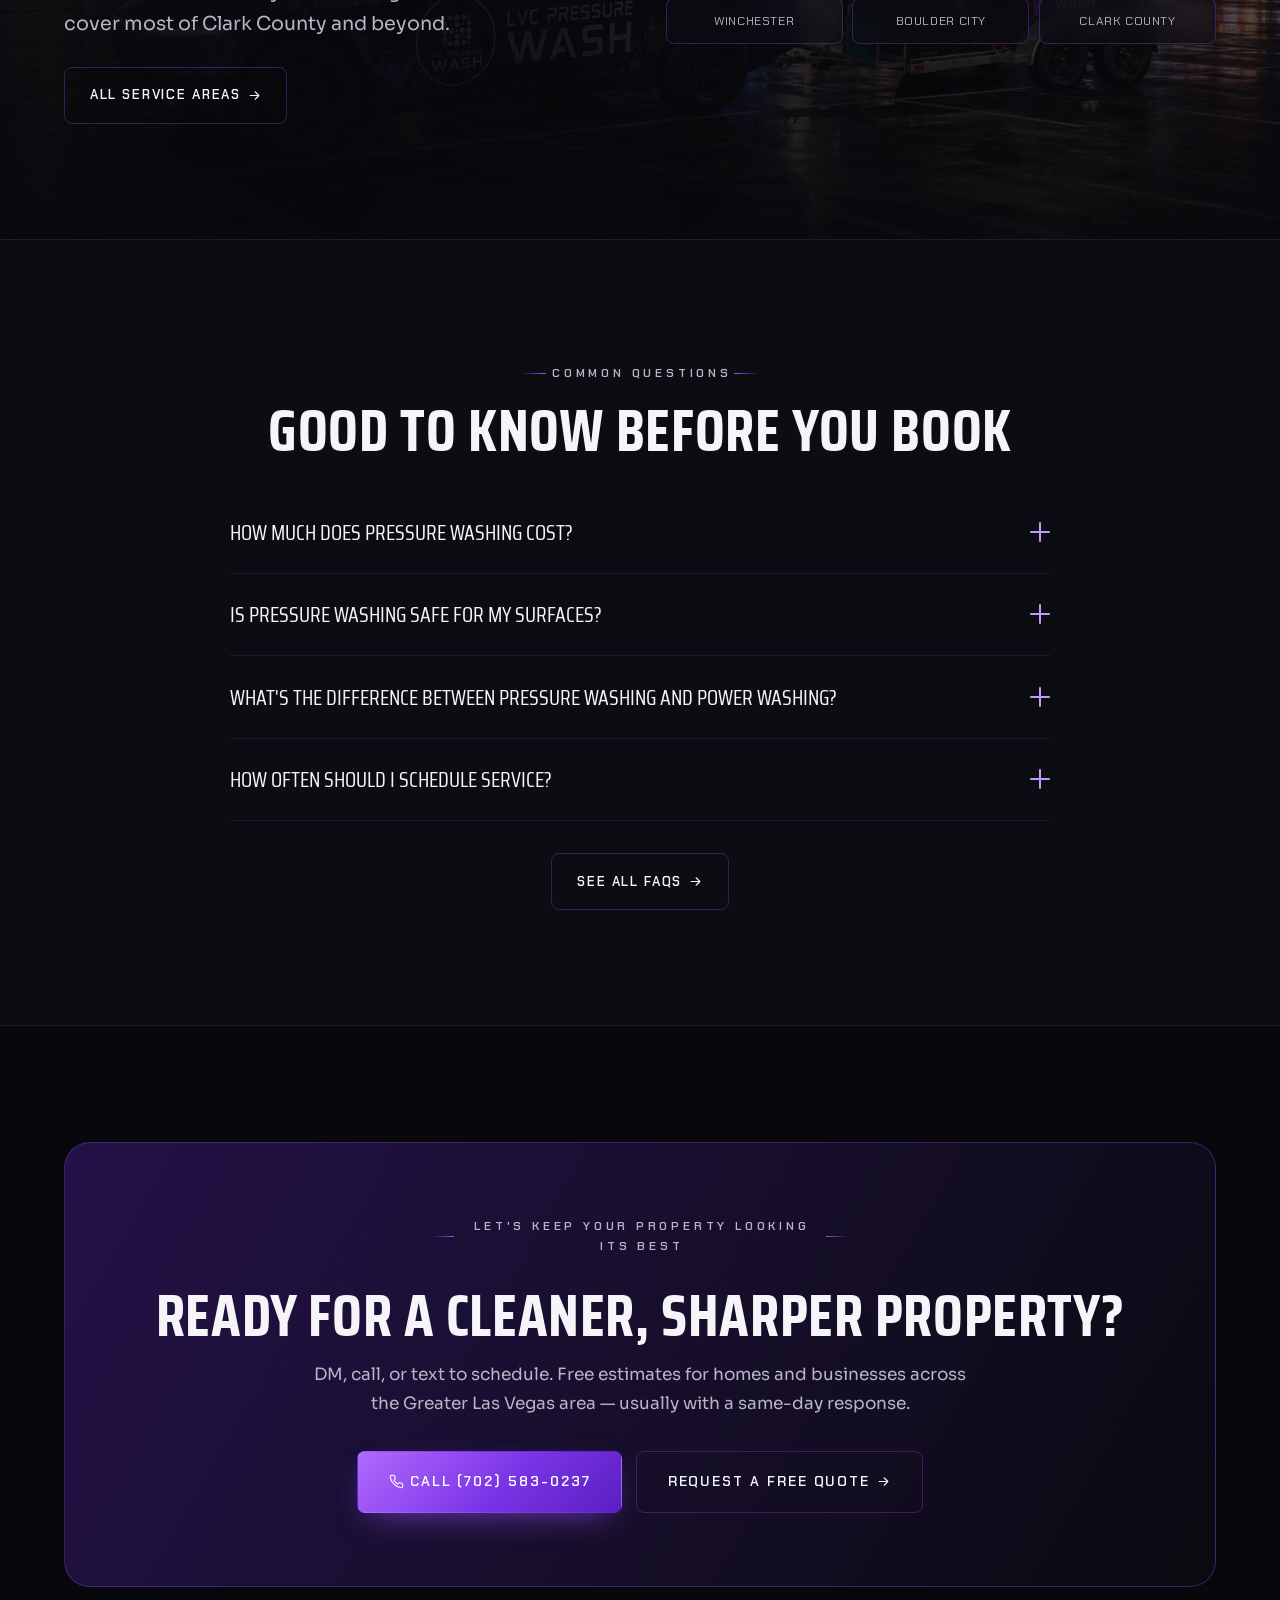
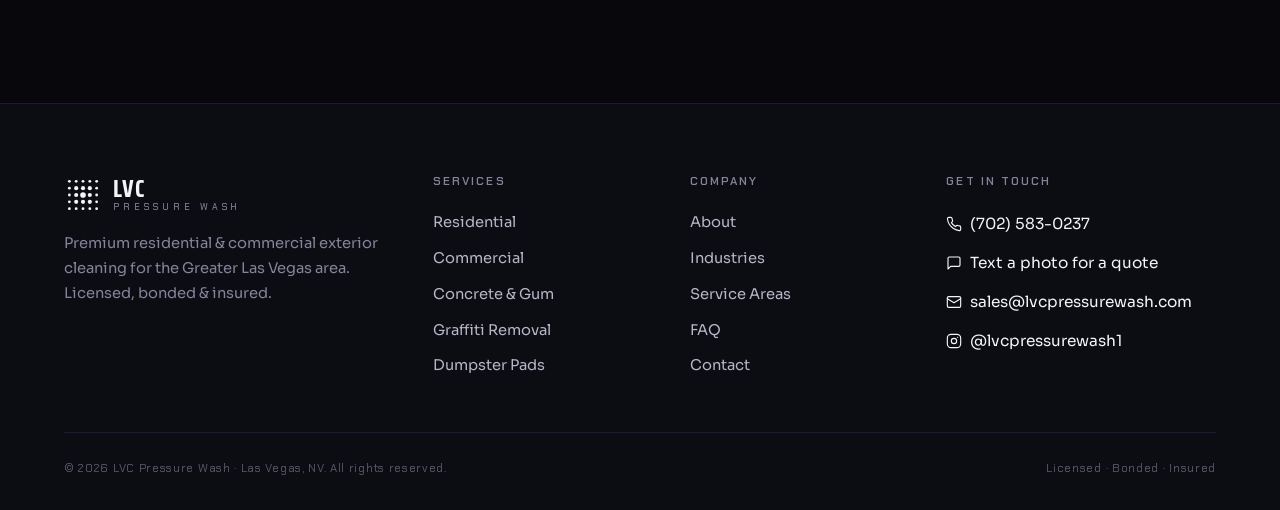
==== commit 3c91da6e: "SEO: add LocalBusiness + FAQPage schema, fix meta description and title The site had no structured d" ====
--- a/site/index.html
+++ b/site/index.html
@@ -3,14 +3,153 @@
 <head>
 <meta charset="UTF-8">
 <meta name="viewport" content="width=device-width, initial-scale=1">
-<title>LVC Pressure Wash — Premium Pressure Washing in Las Vegas</title>
-<meta name="description" content="Professional residential & commercial pressure washing across Greater Las Vegas. Driveways, storefronts, concrete, dumpster pads, drive-thrus, graffiti removal and more. Licensed, bonded & insured. Free estimates.">
+<title>Pressure Washing Las Vegas | Licensed &amp; Insured | LVC</title>
+<meta name="description" content="Licensed, bonded &amp; insured pressure washing in Las Vegas. Driveways, storefronts, concrete, dumpster pads &amp; graffiti removal. Free estimates — (702) 583-0237.">
 <link rel="canonical" href="https://www.lvcpressurewash.com/">
 <link rel="icon" href="assets/favicon.svg" type="image/svg+xml">
 <link rel="preconnect" href="https://fonts.googleapis.com">
 <link rel="preconnect" href="https://fonts.gstatic.com" crossorigin>
 <link href="https://fonts.googleapis.com/css2?family=Chakra+Petch:wght@500;600;700&family=Saira+Condensed:wght@500;600;700;800&family=Sora:wght@300;400;500;600;700&display=swap" rel="stylesheet">
 <link rel="stylesheet" href="css/styles.css">
+
+<!-- SEO: structured data -->
+<script type="application/ld+json">
+{
+  "@context": "https://schema.org",
+  "@type": "LocalBusiness",
+  "@id": "https://www.lvcpressurewash.com/#business",
+  "name": "LVC Pressure Wash",
+  "url": "https://www.lvcpressurewash.com/",
+  "telephone": "+1-702-583-0237",
+  "email": "sales@lvcpressurewash.com",
+  "description": "Licensed, bonded and insured residential and commercial pressure washing and exterior cleaning serving the Greater Las Vegas area.",
+  "address": {
+    "@type": "PostalAddress",
+    "streetAddress": "9255 Desert Pearl Avenue",
+    "addressLocality": "Las Vegas",
+    "addressRegion": "NV",
+    "postalCode": "89148",
+    "addressCountry": "US"
+  },
+  "image": "https://www.lvcpressurewash.com/assets/img/truck.png",
+  "logo": "https://www.lvcpressurewash.com/assets/img/logo.png",
+  "priceRange": "$$",
+  "sameAs": [
+    "https://www.instagram.com/lvcpressurewash1"
+  ],
+  "areaServed": [
+    {
+      "@type": "City",
+      "name": "Las Vegas"
+    },
+    {
+      "@type": "City",
+      "name": "Henderson"
+    },
+    {
+      "@type": "City",
+      "name": "Summerlin"
+    },
+    {
+      "@type": "City",
+      "name": "North Las Vegas"
+    },
+    {
+      "@type": "City",
+      "name": "Paradise"
+    },
+    {
+      "@type": "City",
+      "name": "Enterprise"
+    },
+    {
+      "@type": "City",
+      "name": "Spring Valley"
+    },
+    {
+      "@type": "City",
+      "name": "Sunrise Manor"
+    },
+    {
+      "@type": "City",
+      "name": "Winchester"
+    },
+    {
+      "@type": "City",
+      "name": "Whitney"
+    },
+    {
+      "@type": "City",
+      "name": "Boulder City"
+    }
+  ],
+  "makesOffer": [
+    {
+      "@type": "Offer",
+      "itemOffered": {
+        "@type": "Service",
+        "name": "Residential Pressure Washing"
+      }
+    },
+    {
+      "@type": "Offer",
+      "itemOffered": {
+        "@type": "Service",
+        "name": "Commercial Power Washing"
+      }
+    },
+    {
+      "@type": "Offer",
+      "itemOffered": {
+        "@type": "Service",
+        "name": "Concrete Cleaning"
+      }
+    },
+    {
+      "@type": "Offer",
+      "itemOffered": {
+        "@type": "Service",
+        "name": "Dumpster Pad Sanitizing"
+      }
+    },
+    {
+      "@type": "Offer",
+      "itemOffered": {
+        "@type": "Service",
+        "name": "Drive-Thru Cleaning"
+      }
+    },
+    {
+      "@type": "Offer",
+      "itemOffered": {
+        "@type": "Service",
+        "name": "Parking Lot Cleaning"
+      }
+    },
+    {
+      "@type": "Offer",
+      "itemOffered": {
+        "@type": "Service",
+        "name": "Window and Sign Cleaning"
+      }
+    },
+    {
+      "@type": "Offer",
+      "itemOffered": {
+        "@type": "Service",
+        "name": "Graffiti Removal"
+      }
+    },
+    {
+      "@type": "Offer",
+      "itemOffered": {
+        "@type": "Service",
+        "name": "Bird Waste Cleanup"
+      }
+    }
+  ]
+}
+</script>
 </head>
 <body>
 
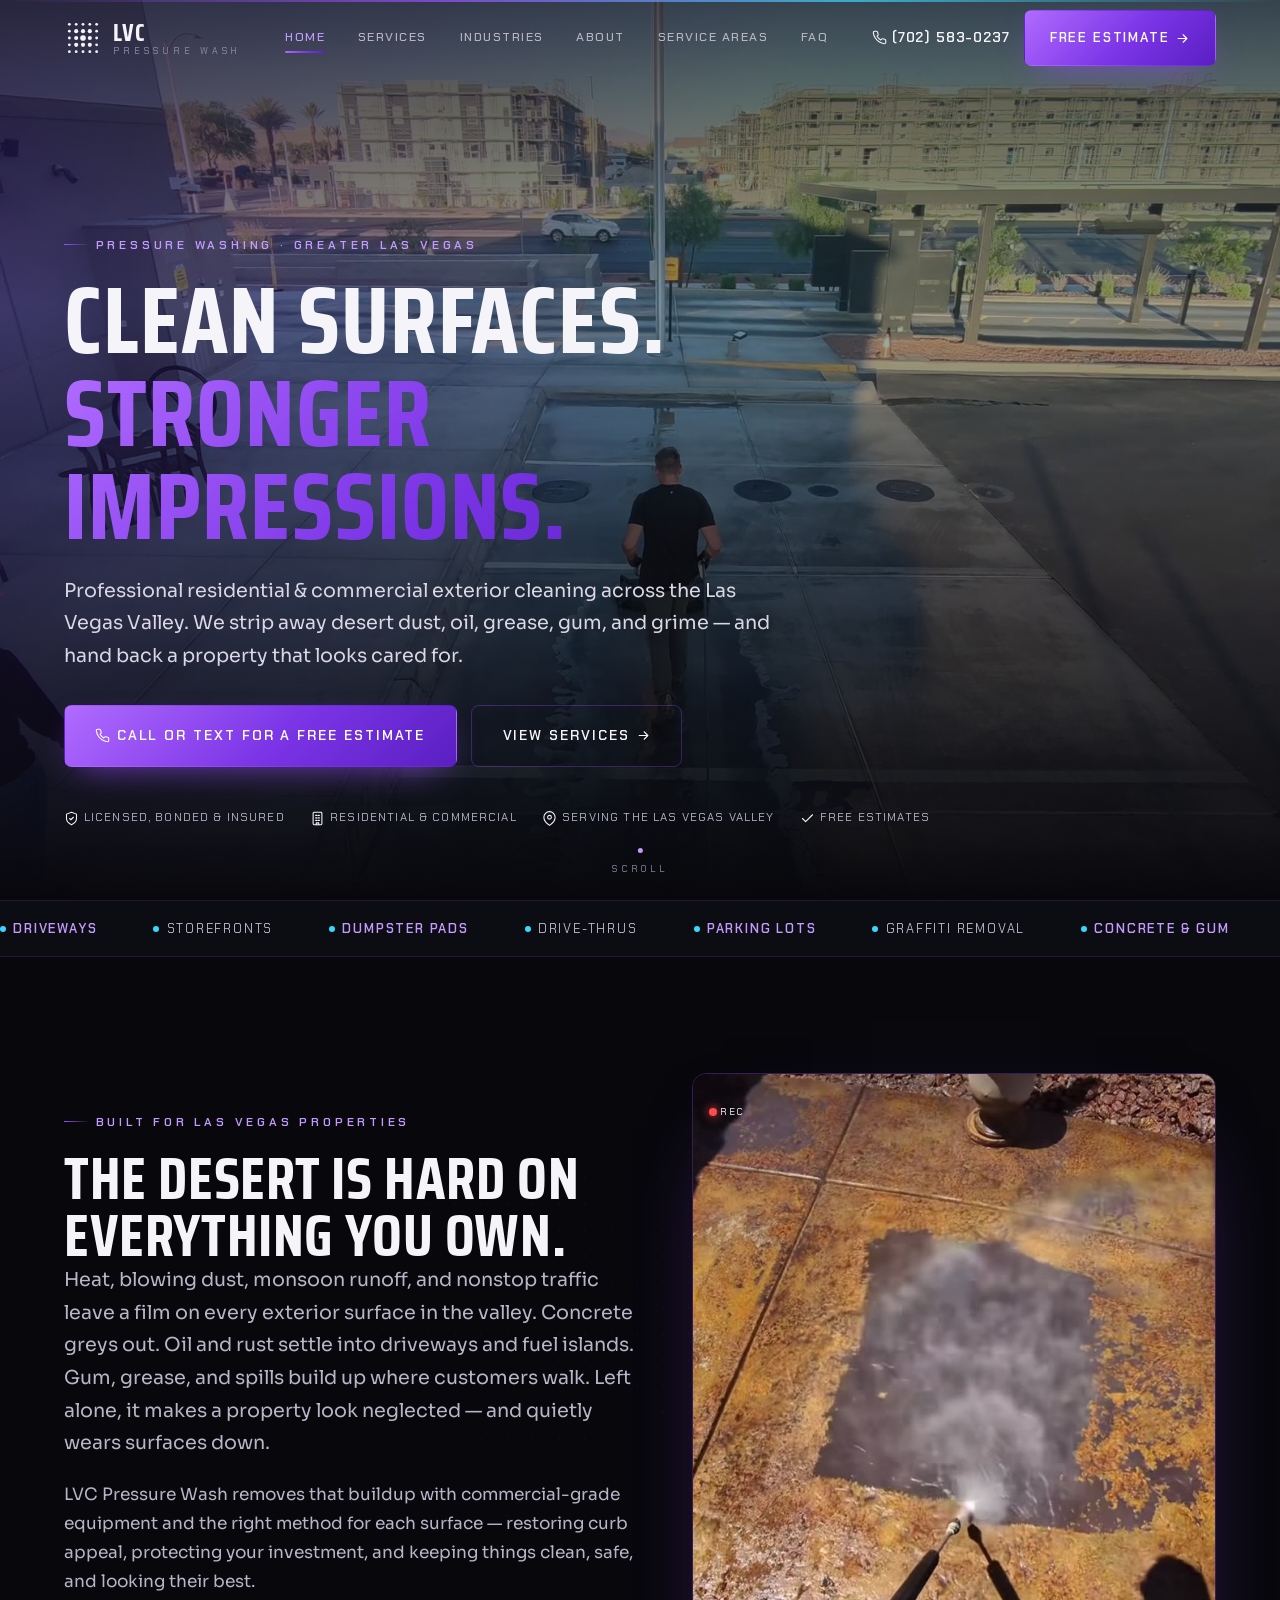
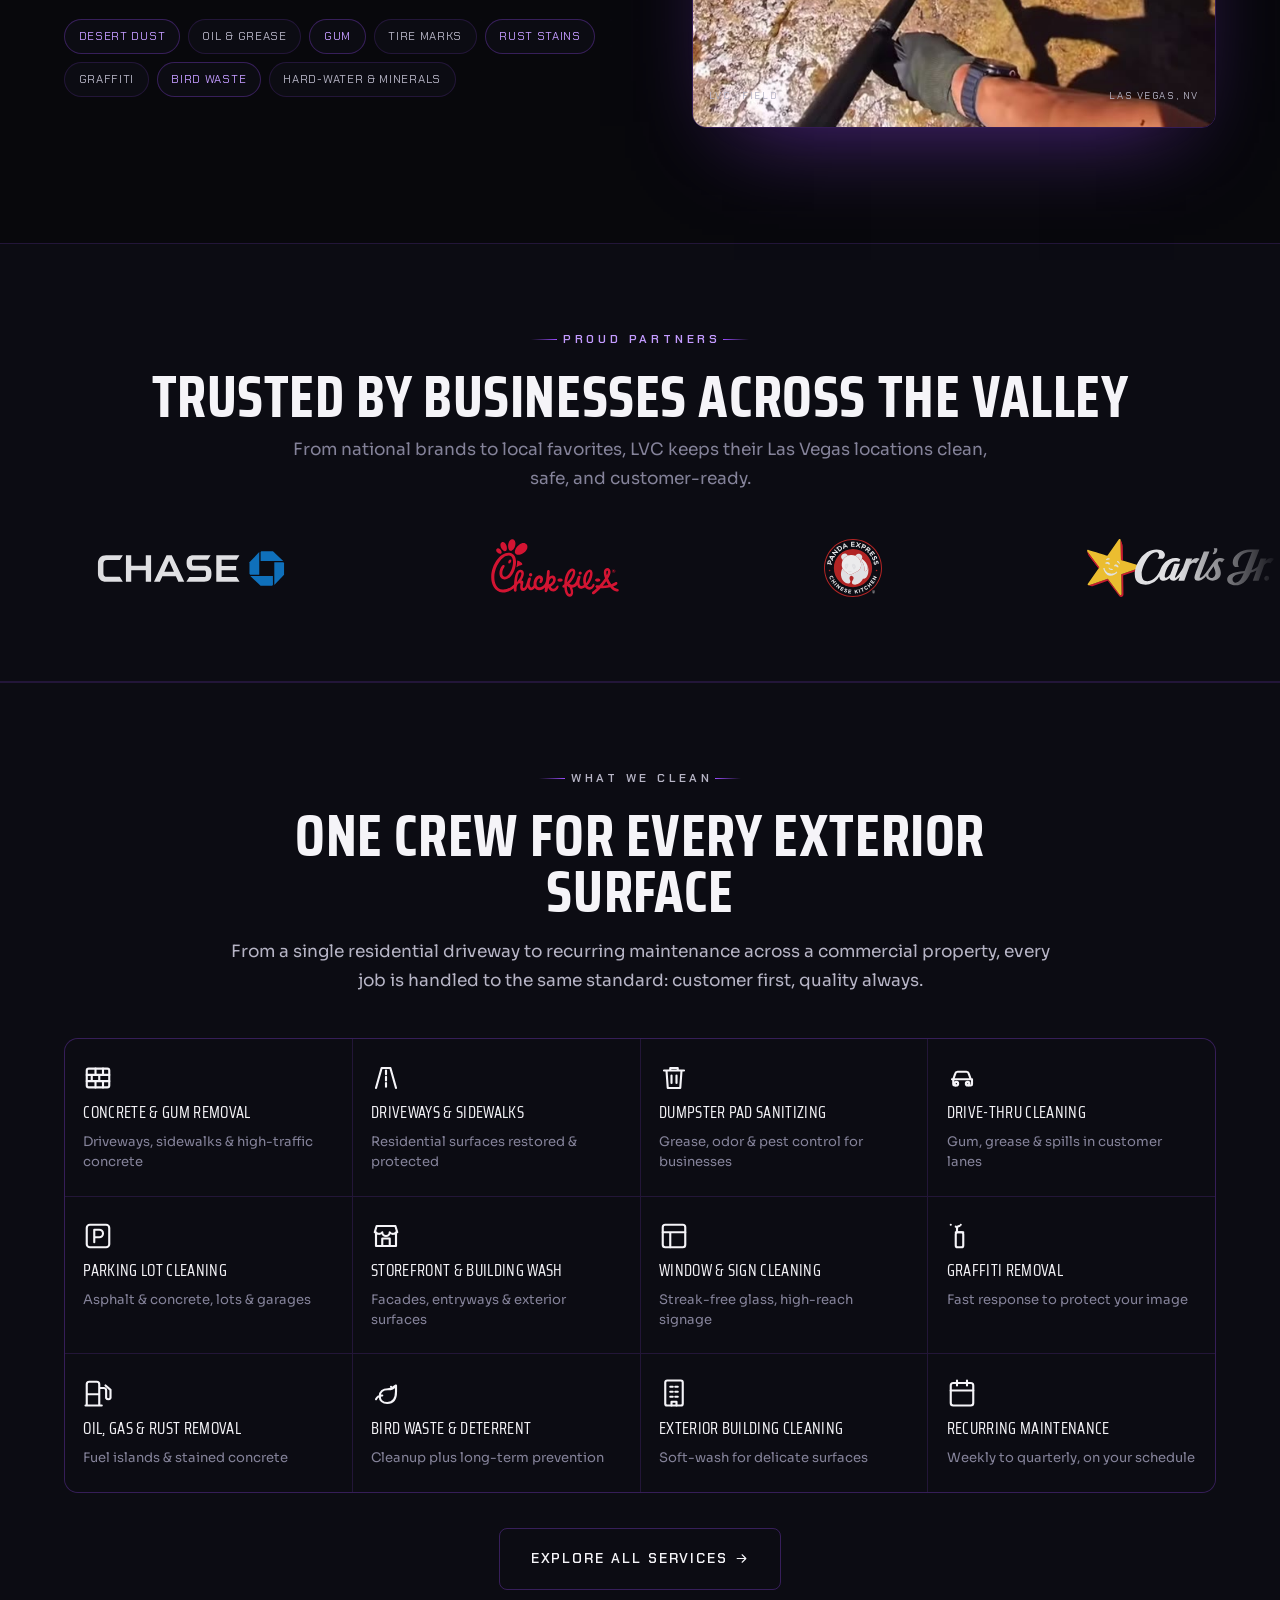
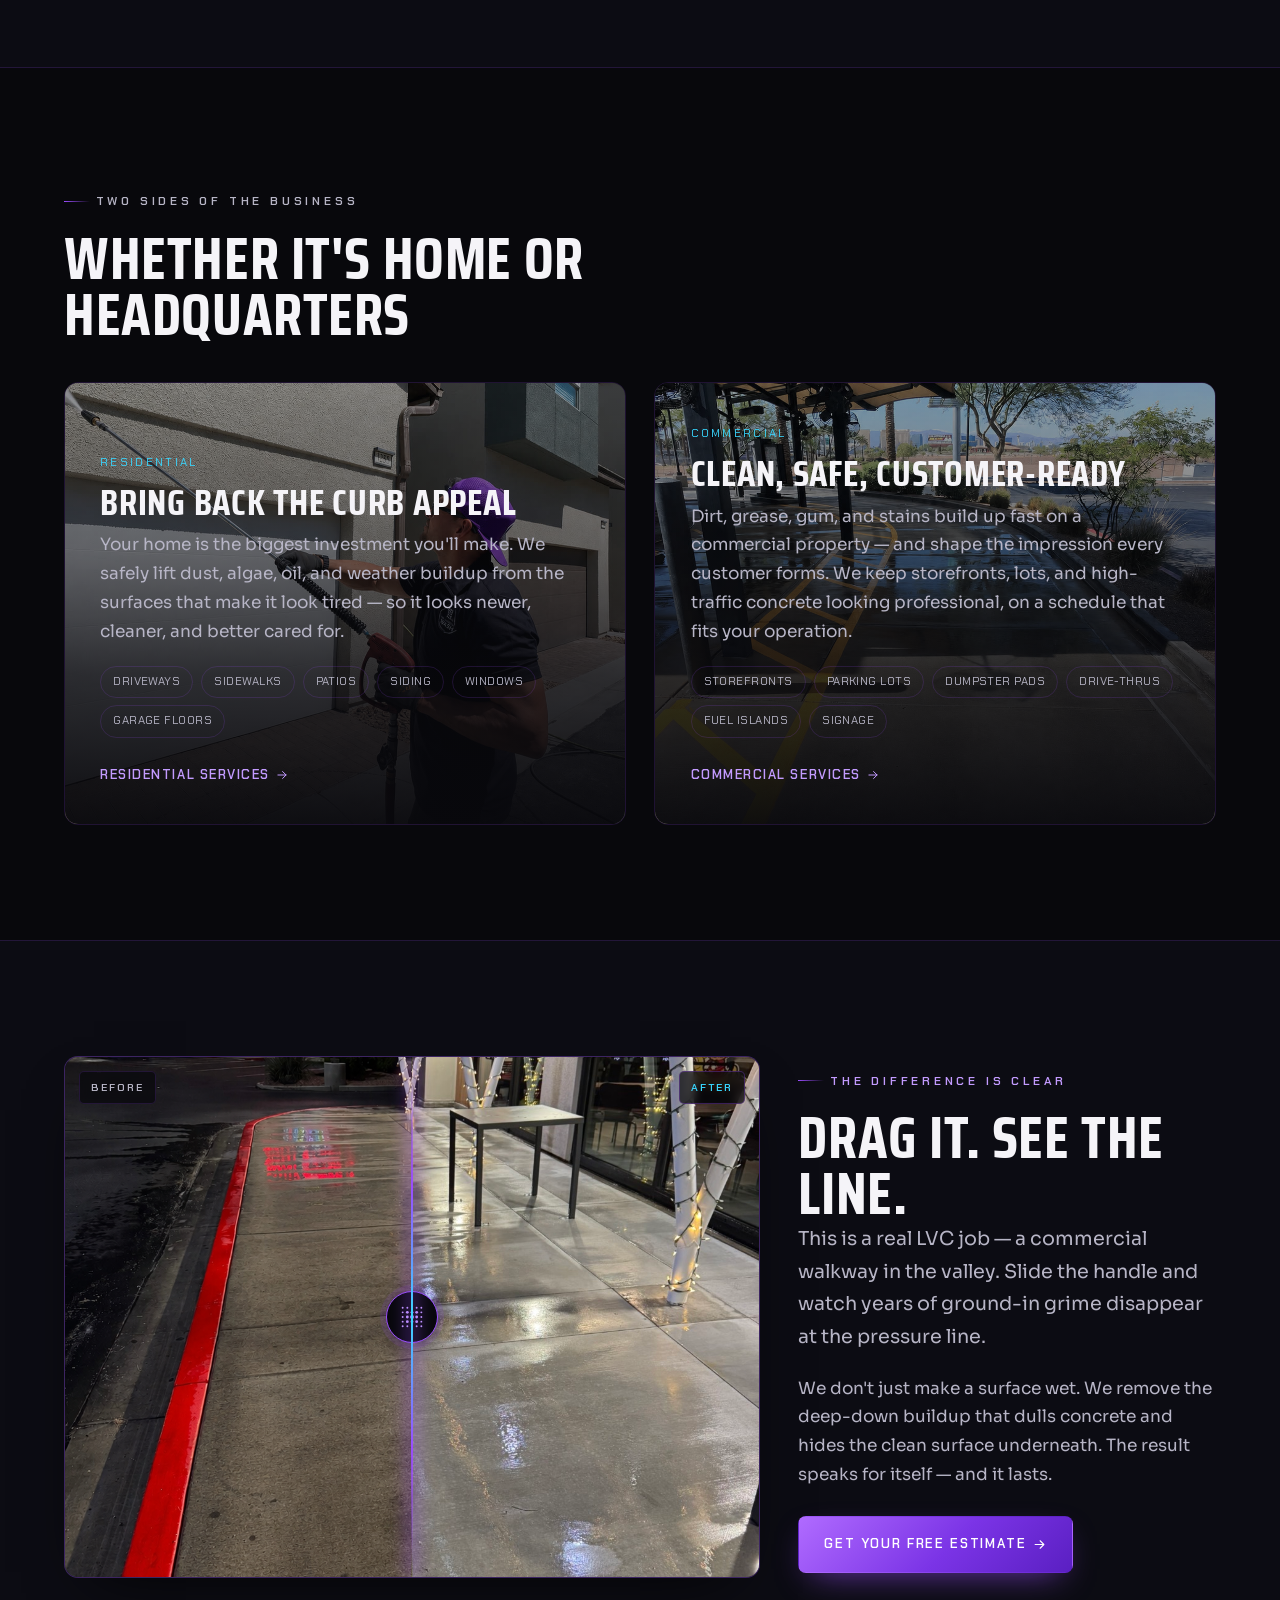
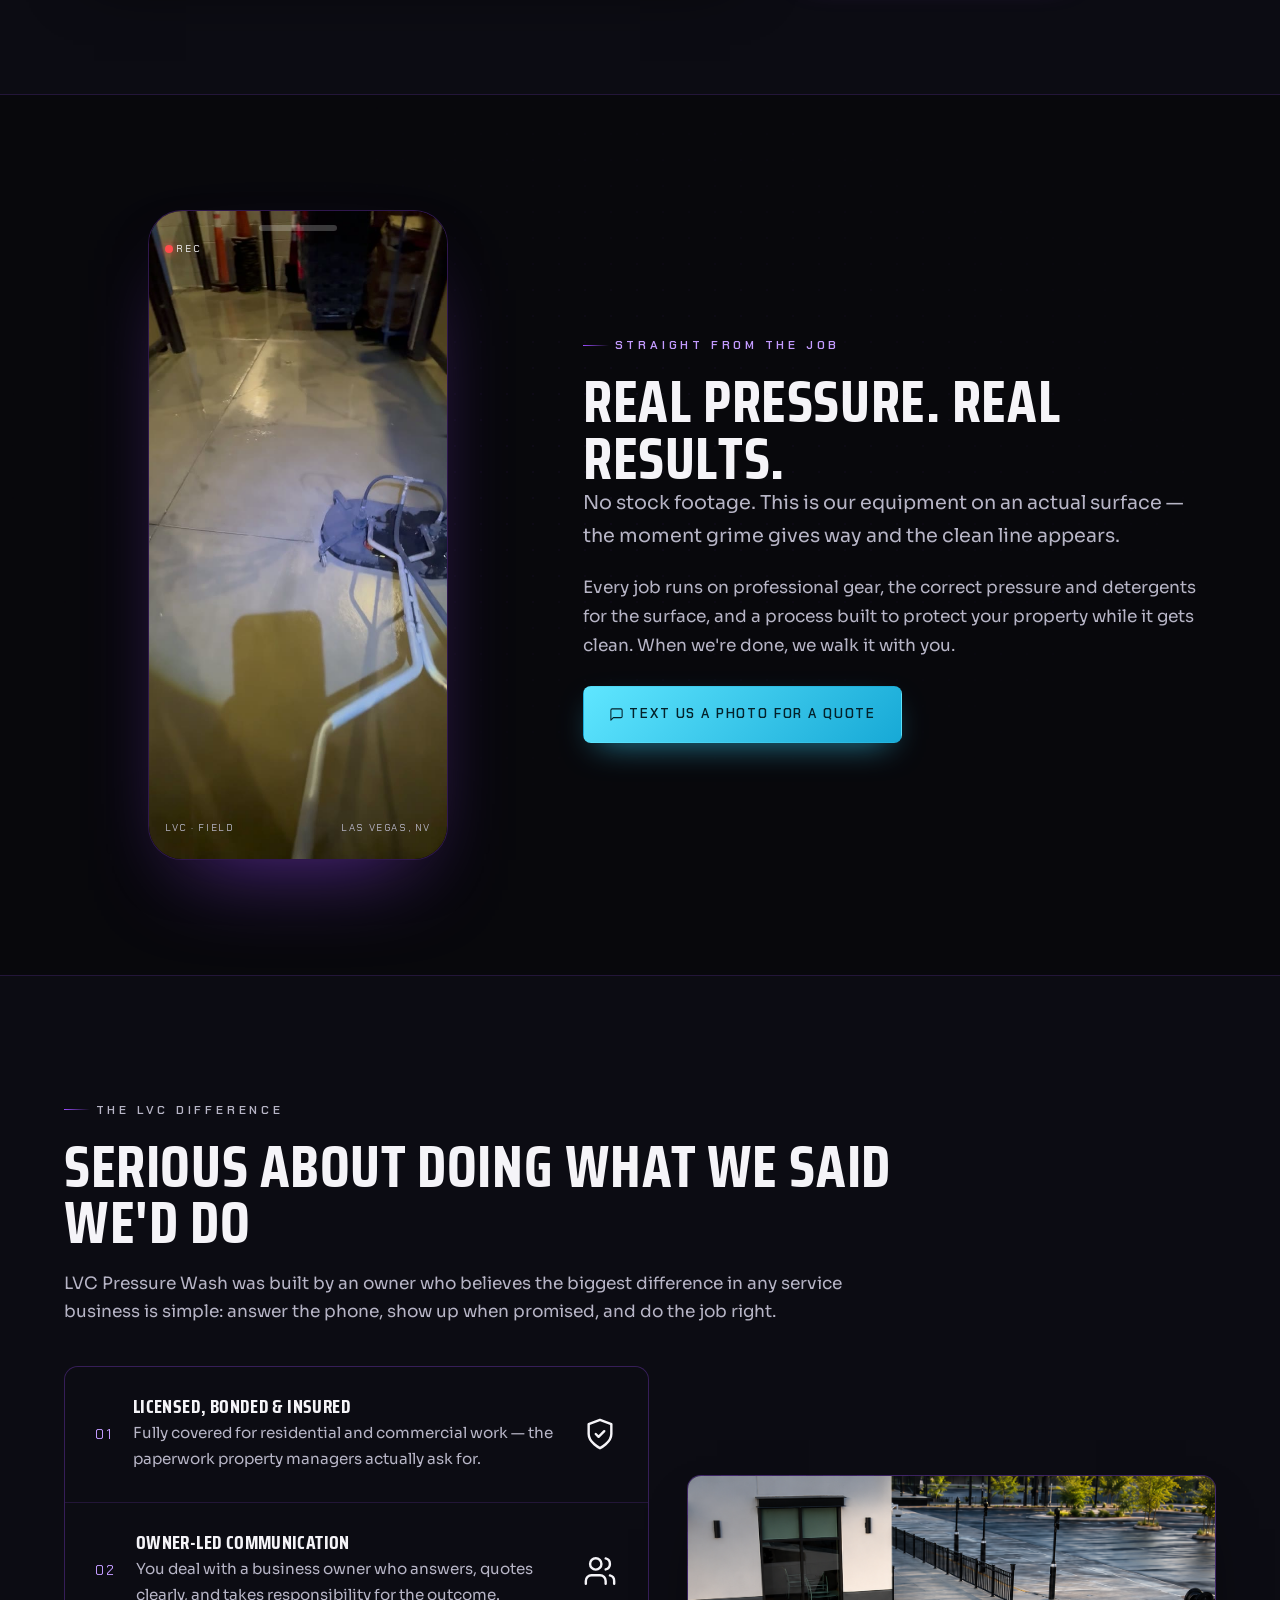
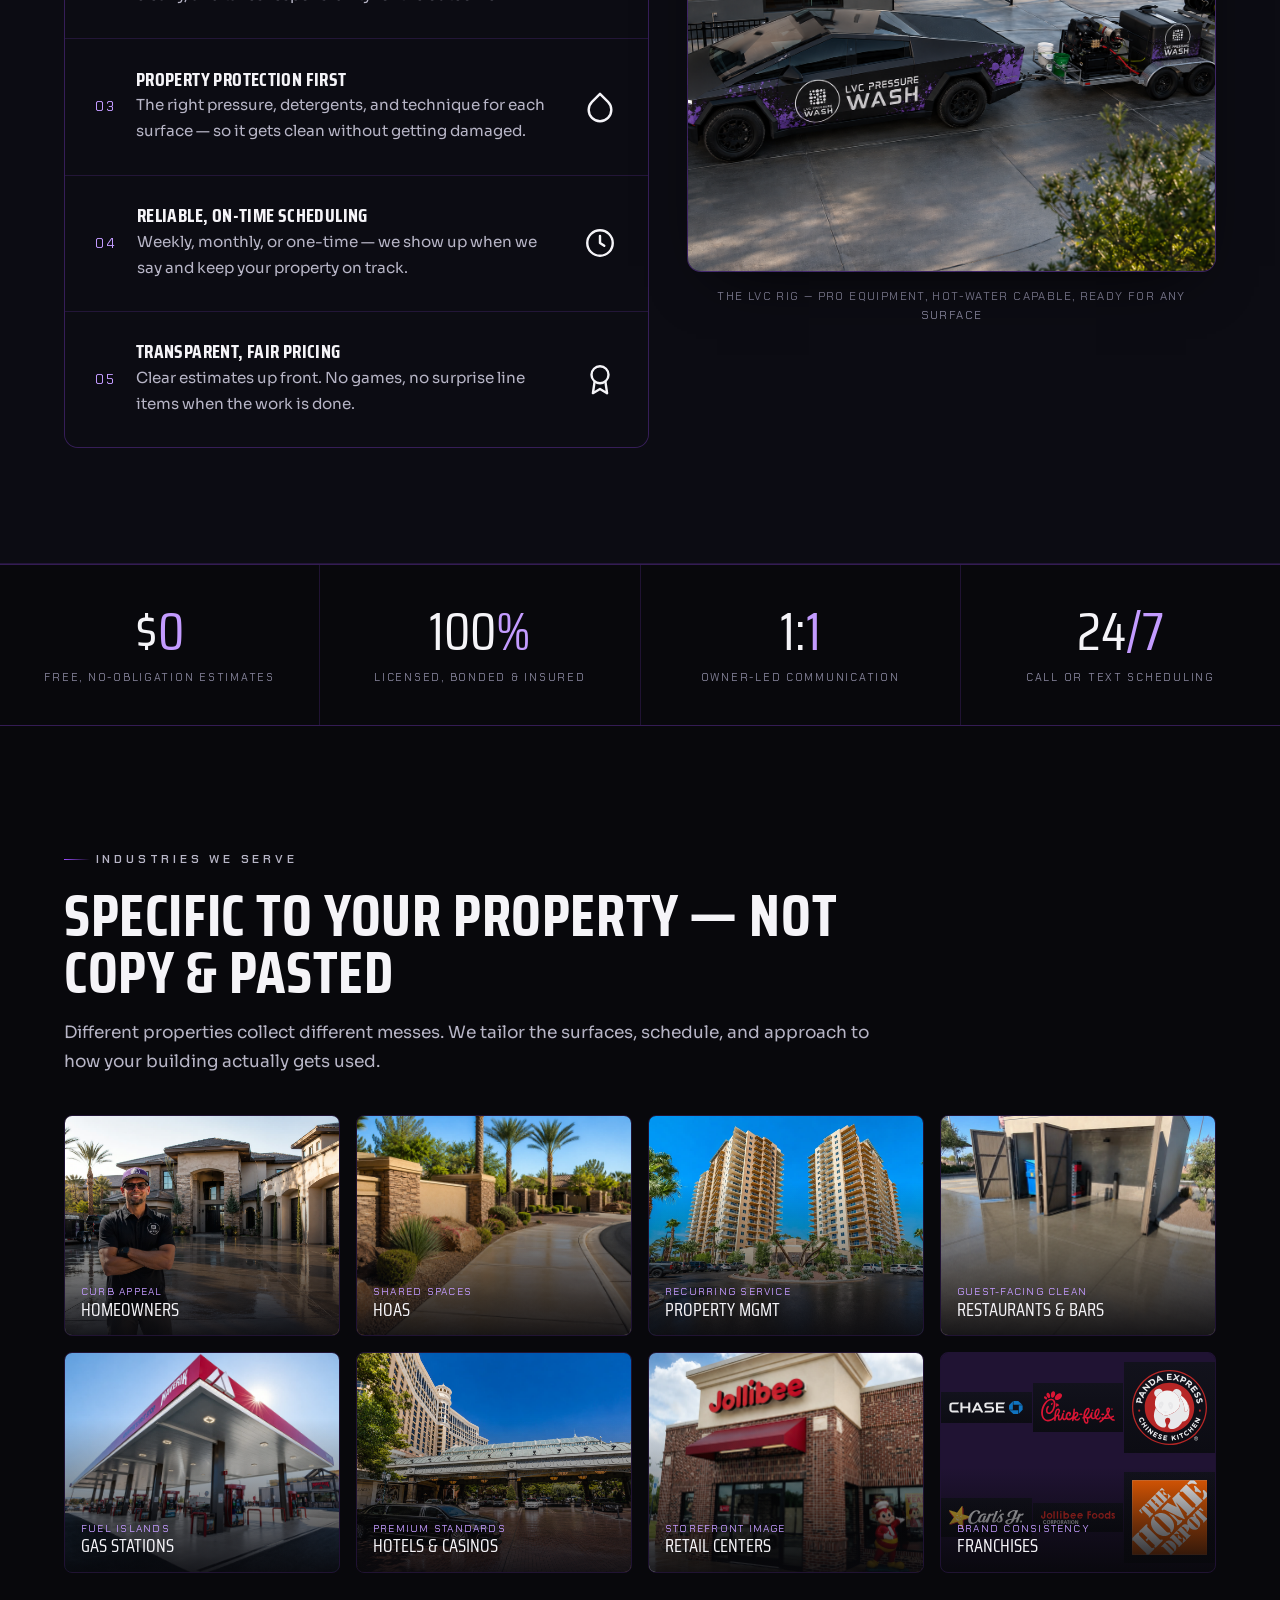
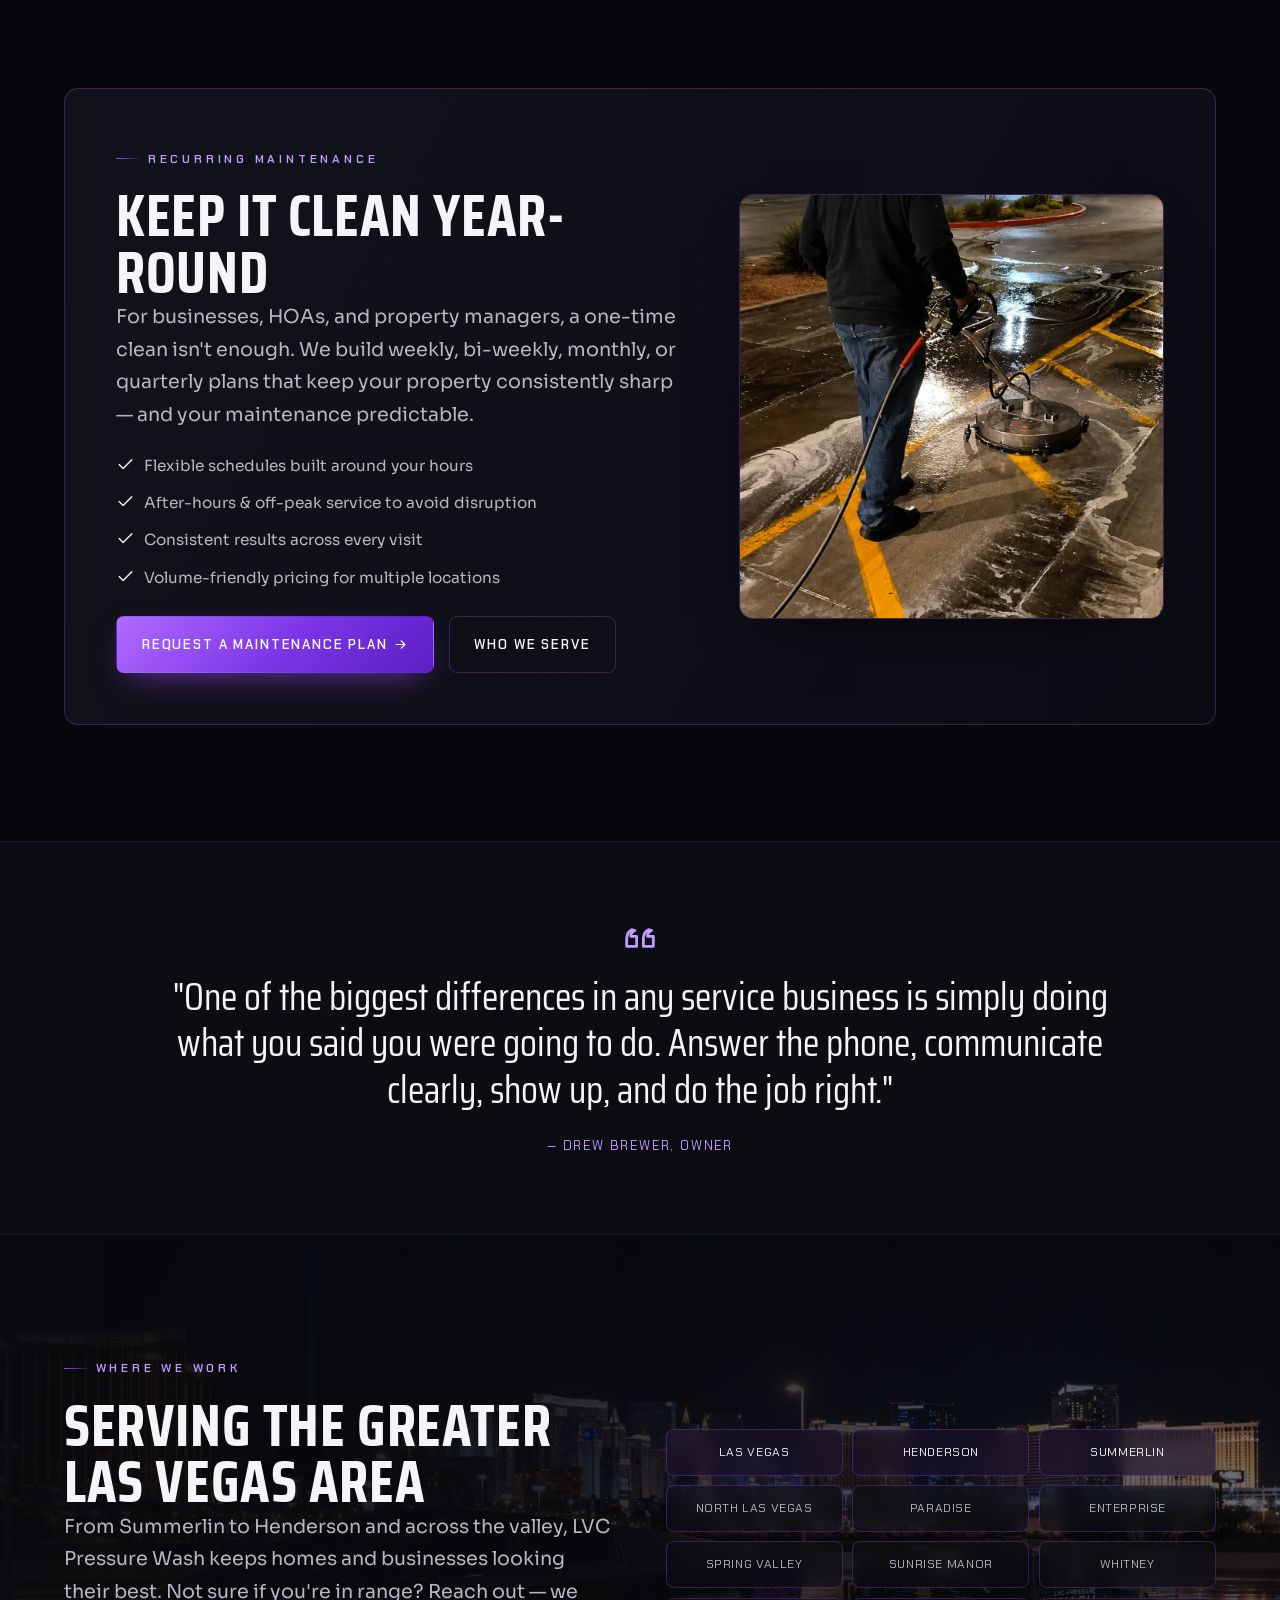
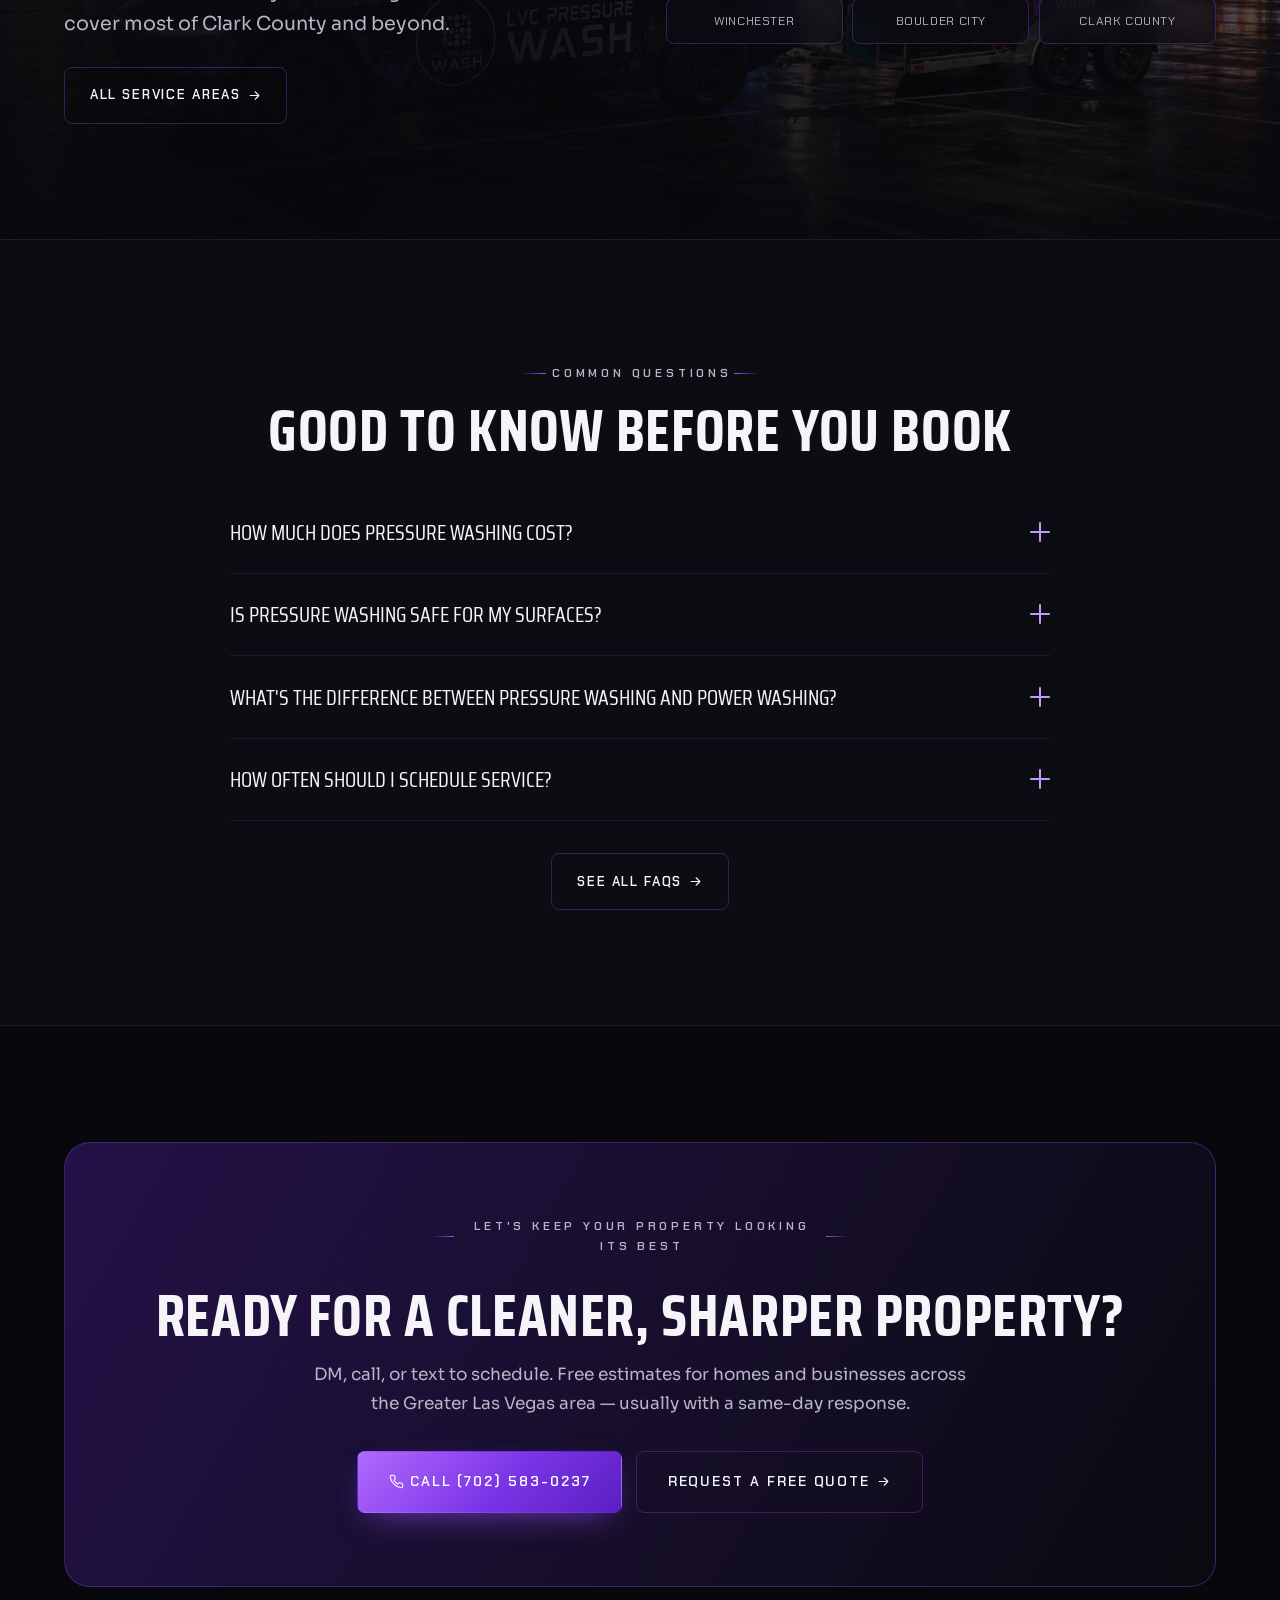
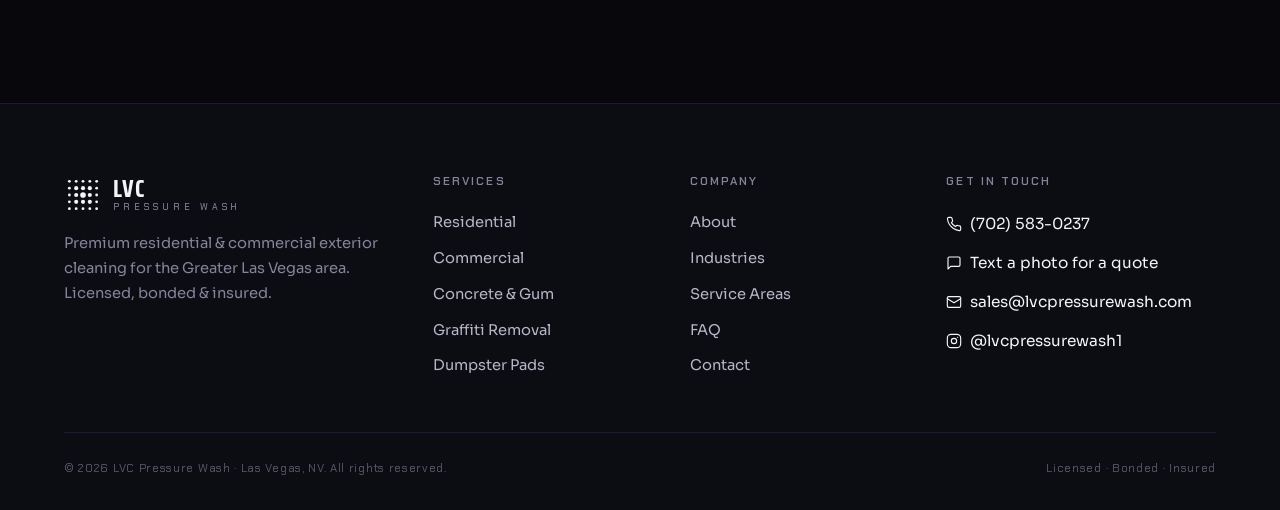
==== commit eca0536f: "Correct founding story: business dates to 2016, Drew acquired it in 2022 about.html implied Drew fou" ====
--- a/site/index.html
+++ b/site/index.html
@@ -34,6 +34,7 @@
   "image": "https://www.lvcpressurewash.com/assets/img/truck.png",
   "logo": "https://www.lvcpressurewash.com/assets/img/logo.png",
   "priceRange": "$$",
+  "foundingDate": "2016",
   "sameAs": [
     "https://www.instagram.com/lvcpressurewash1"
   ],
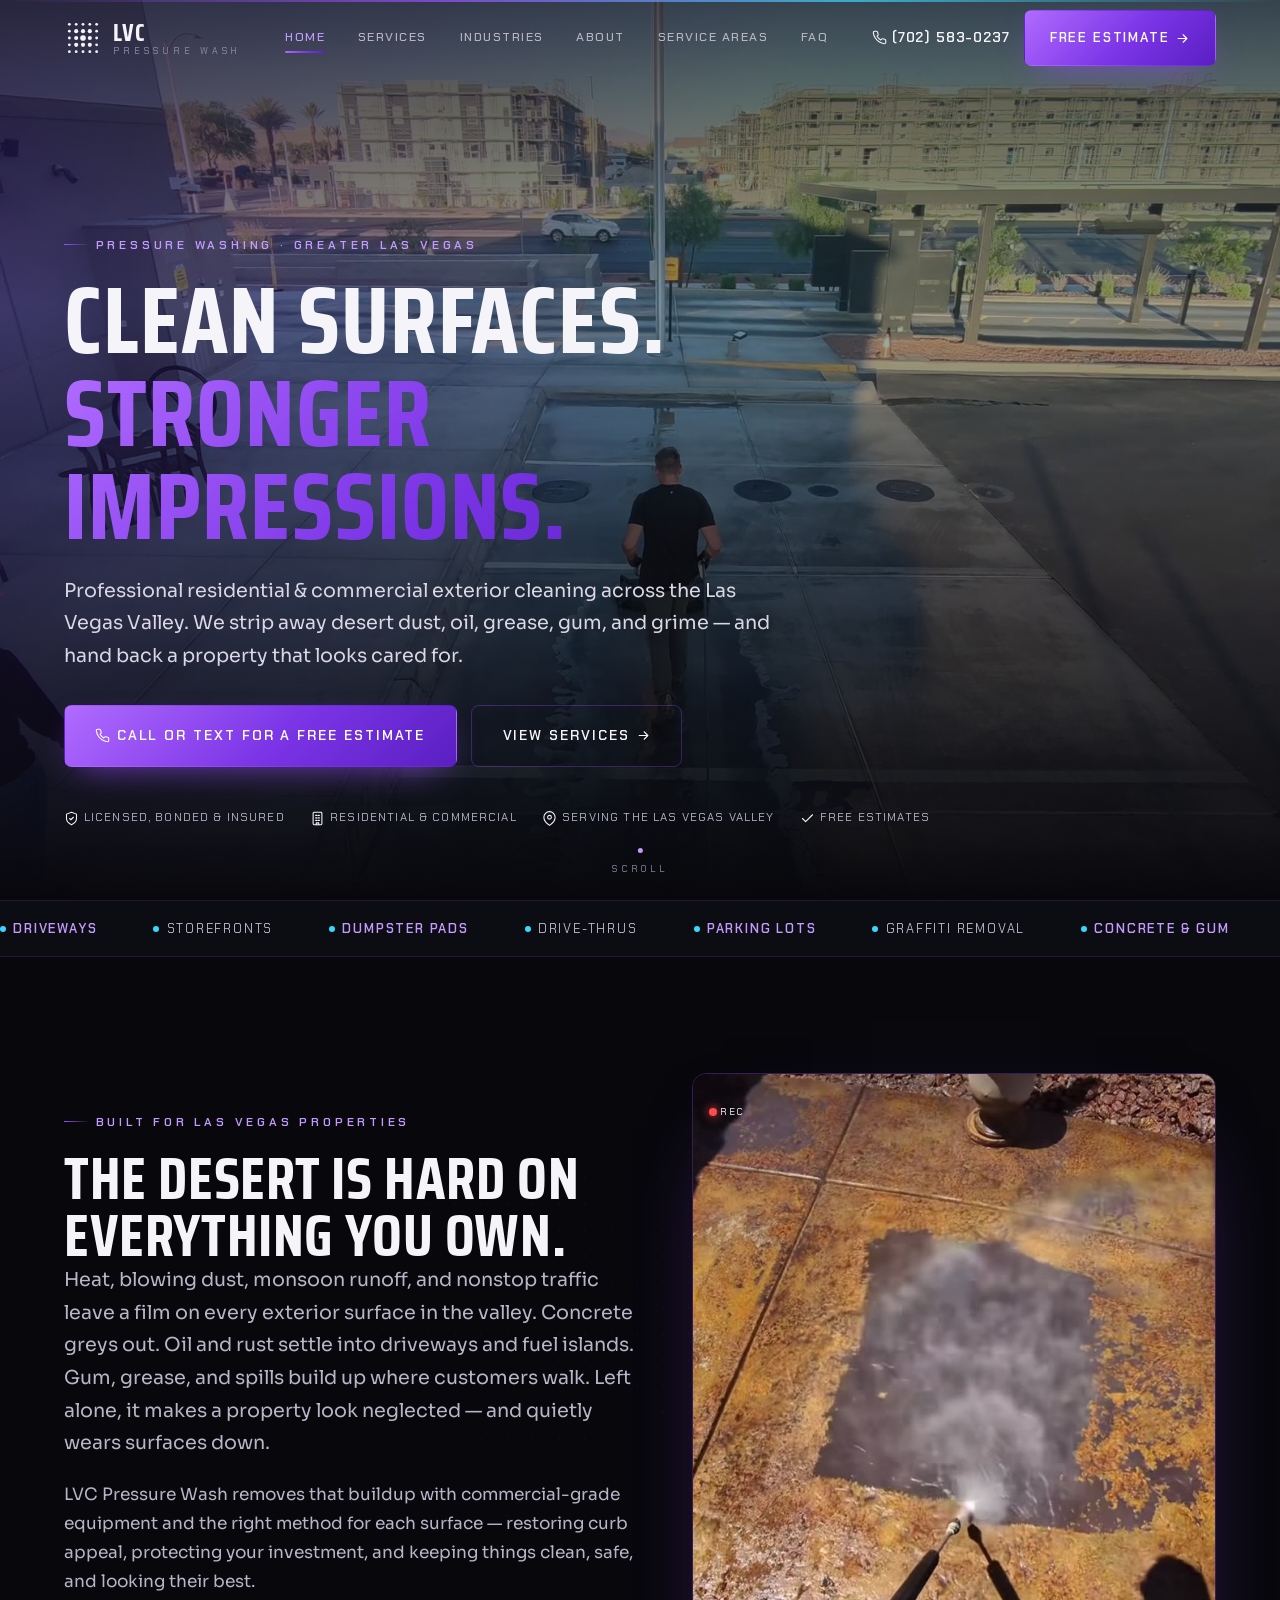
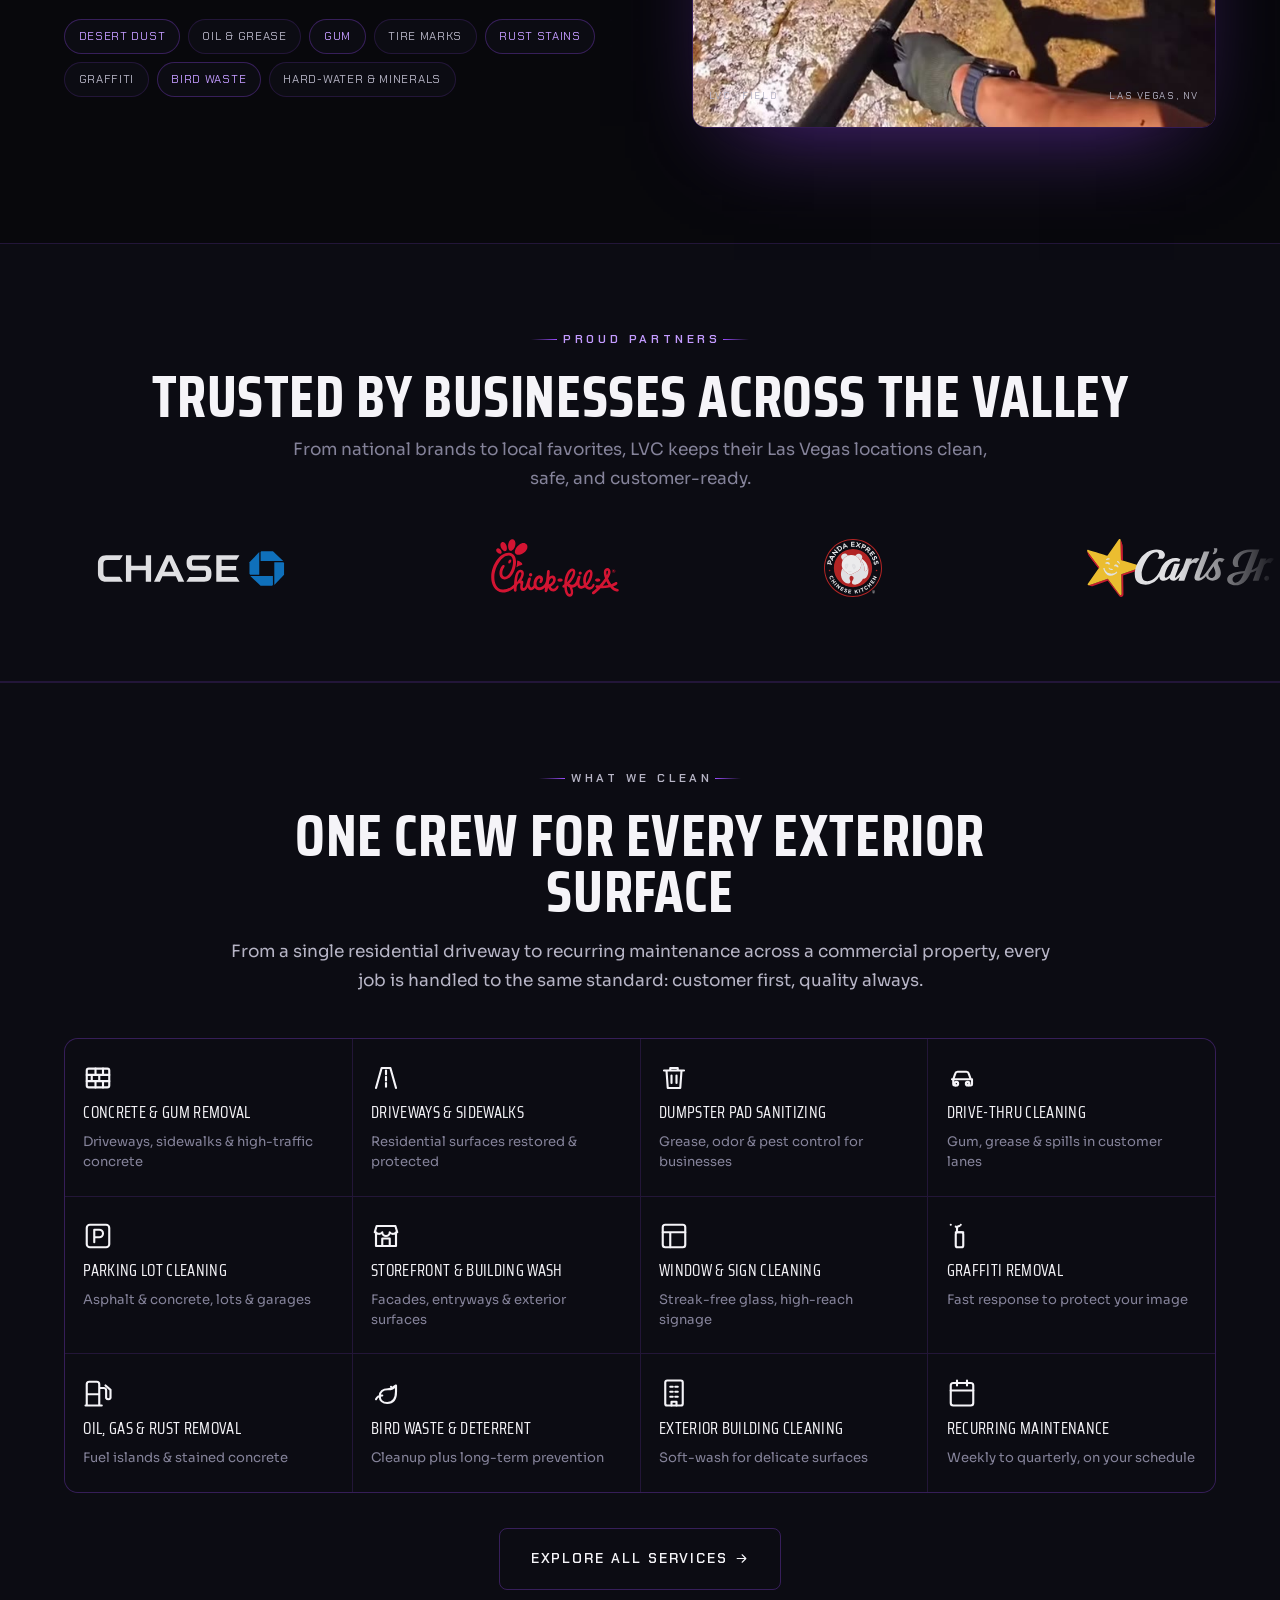
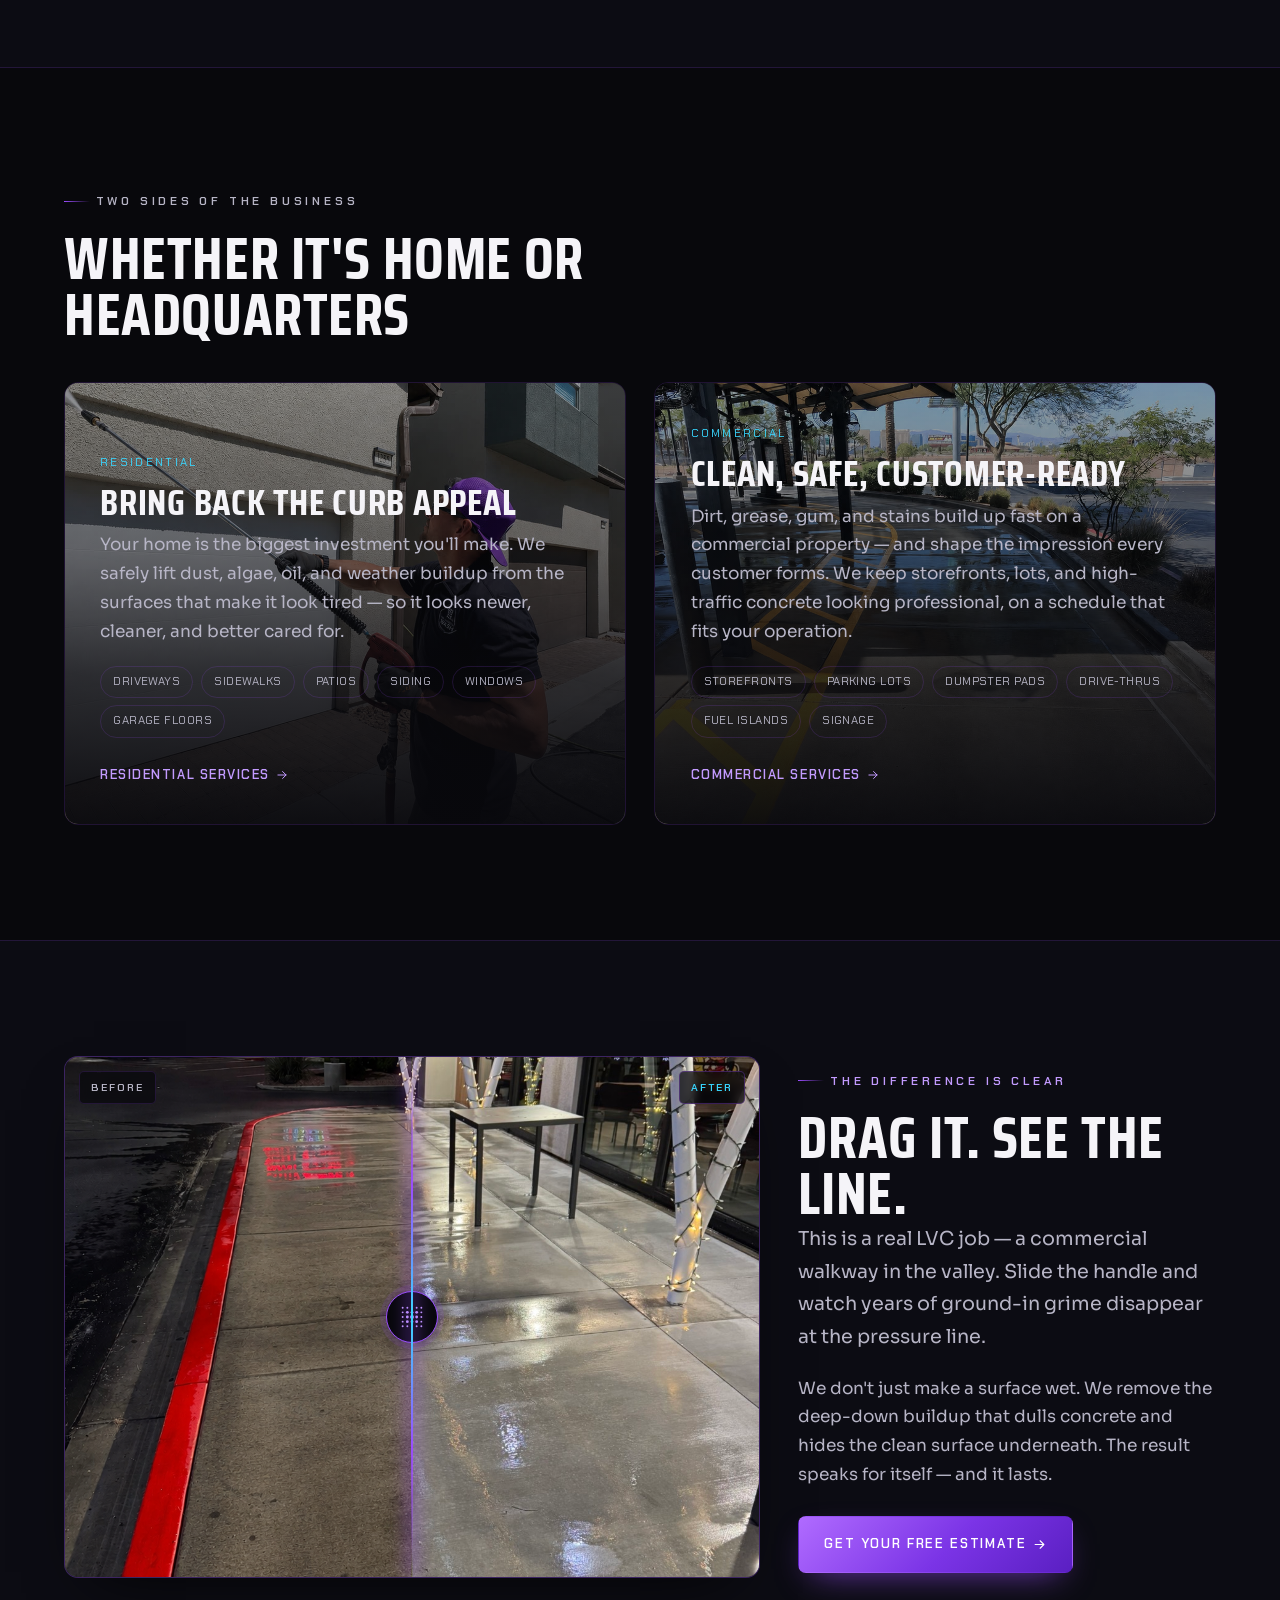
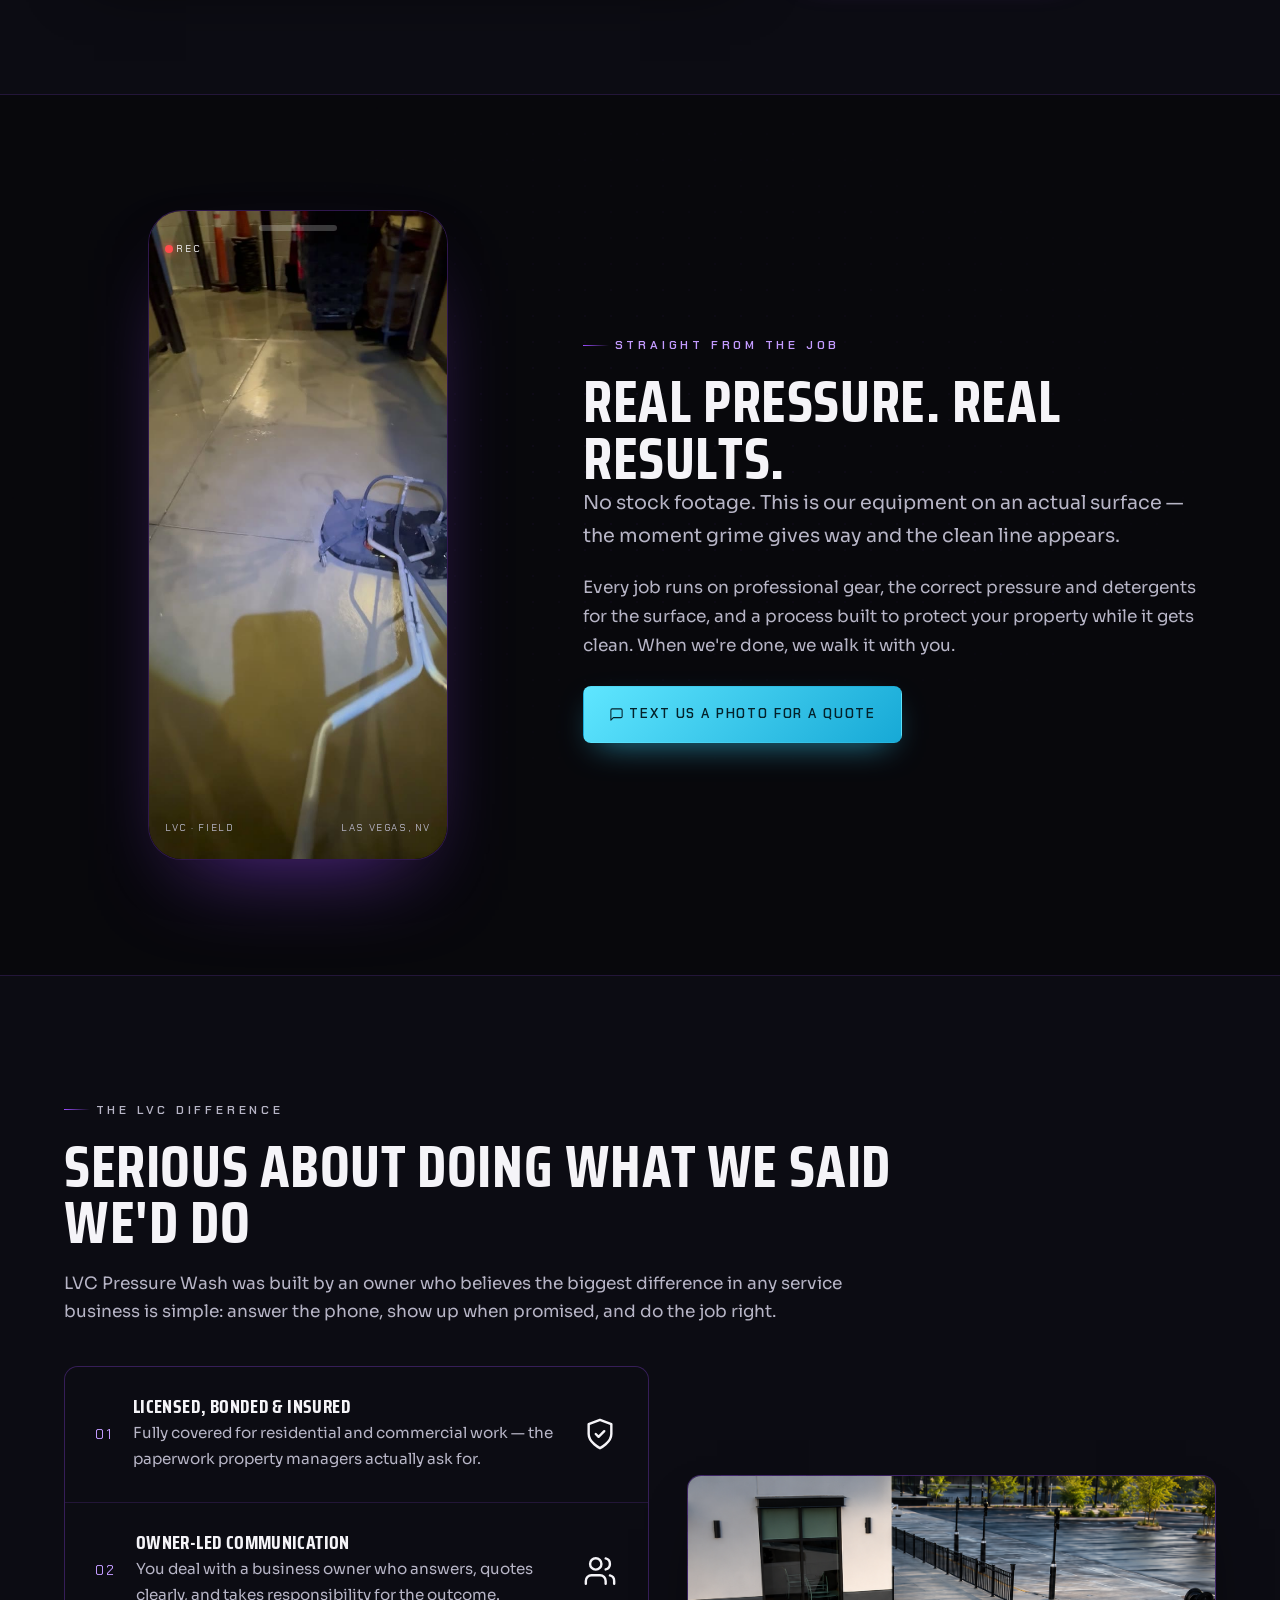
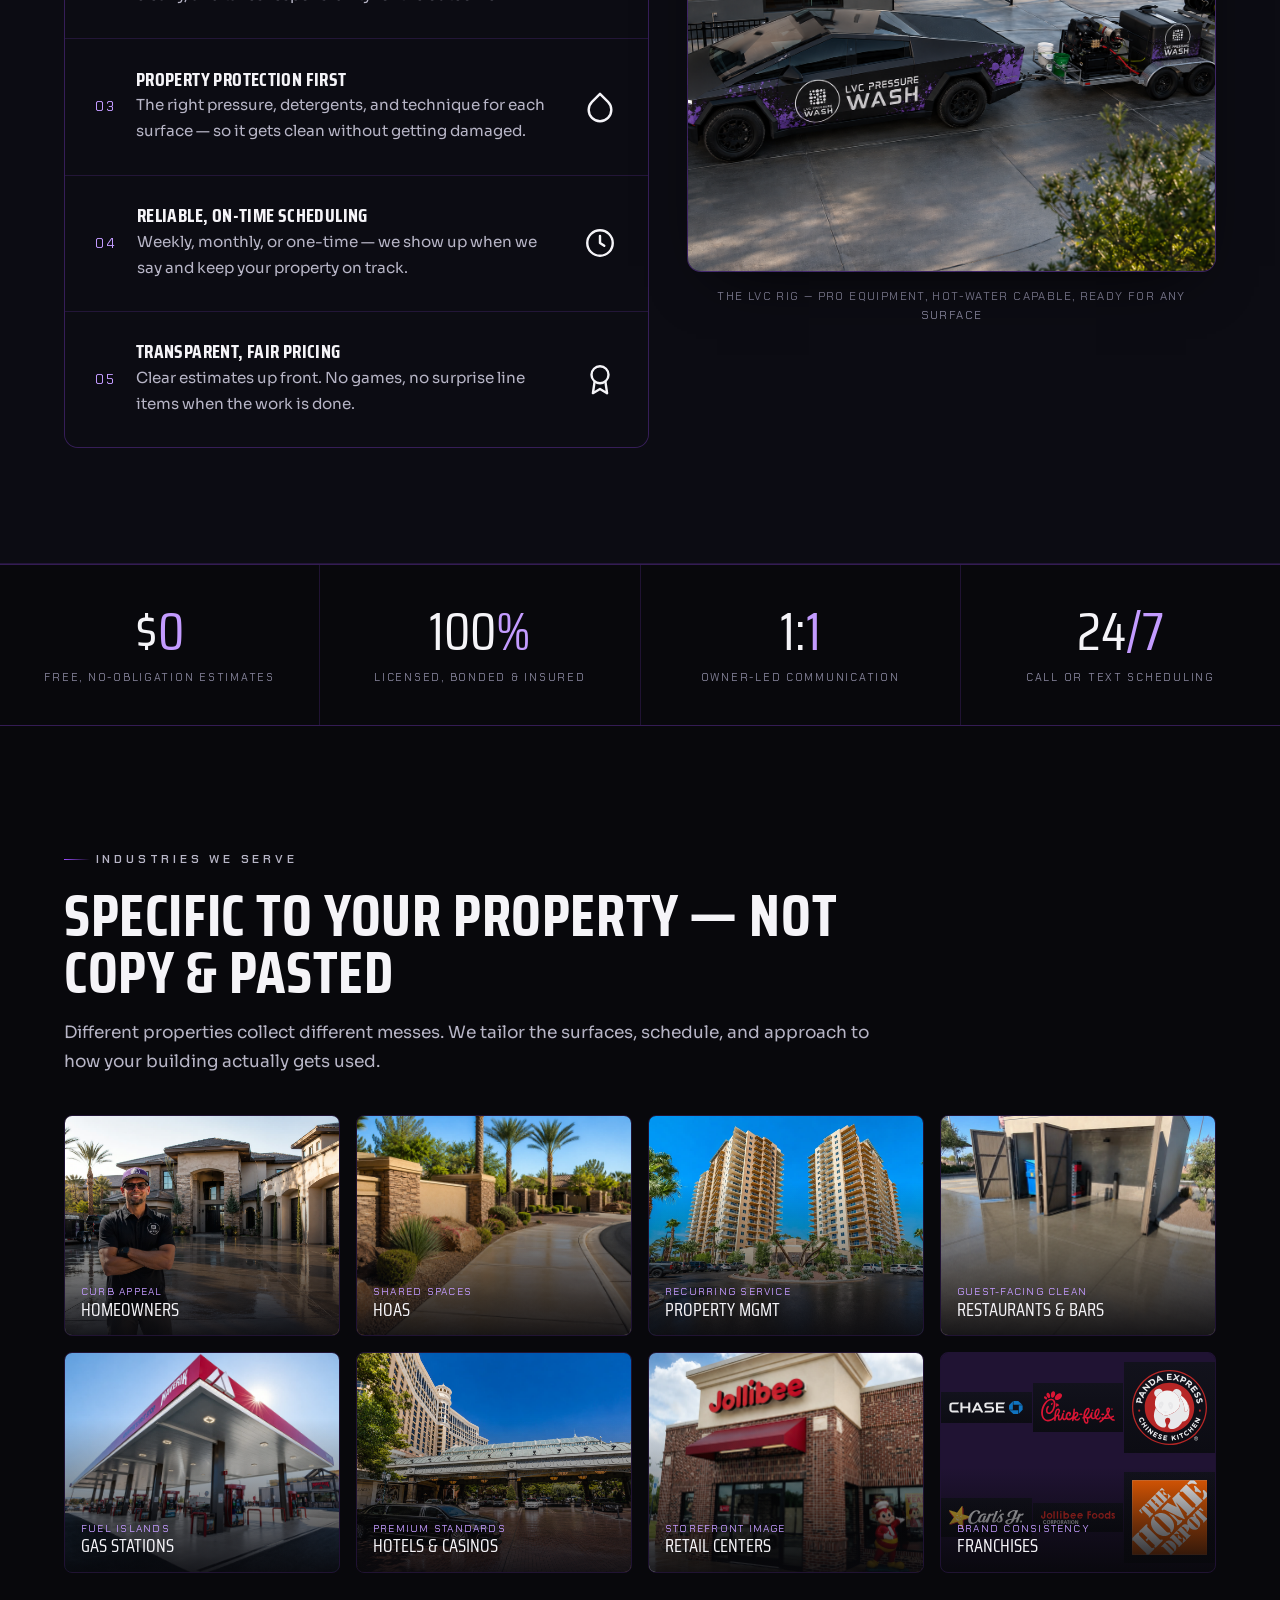
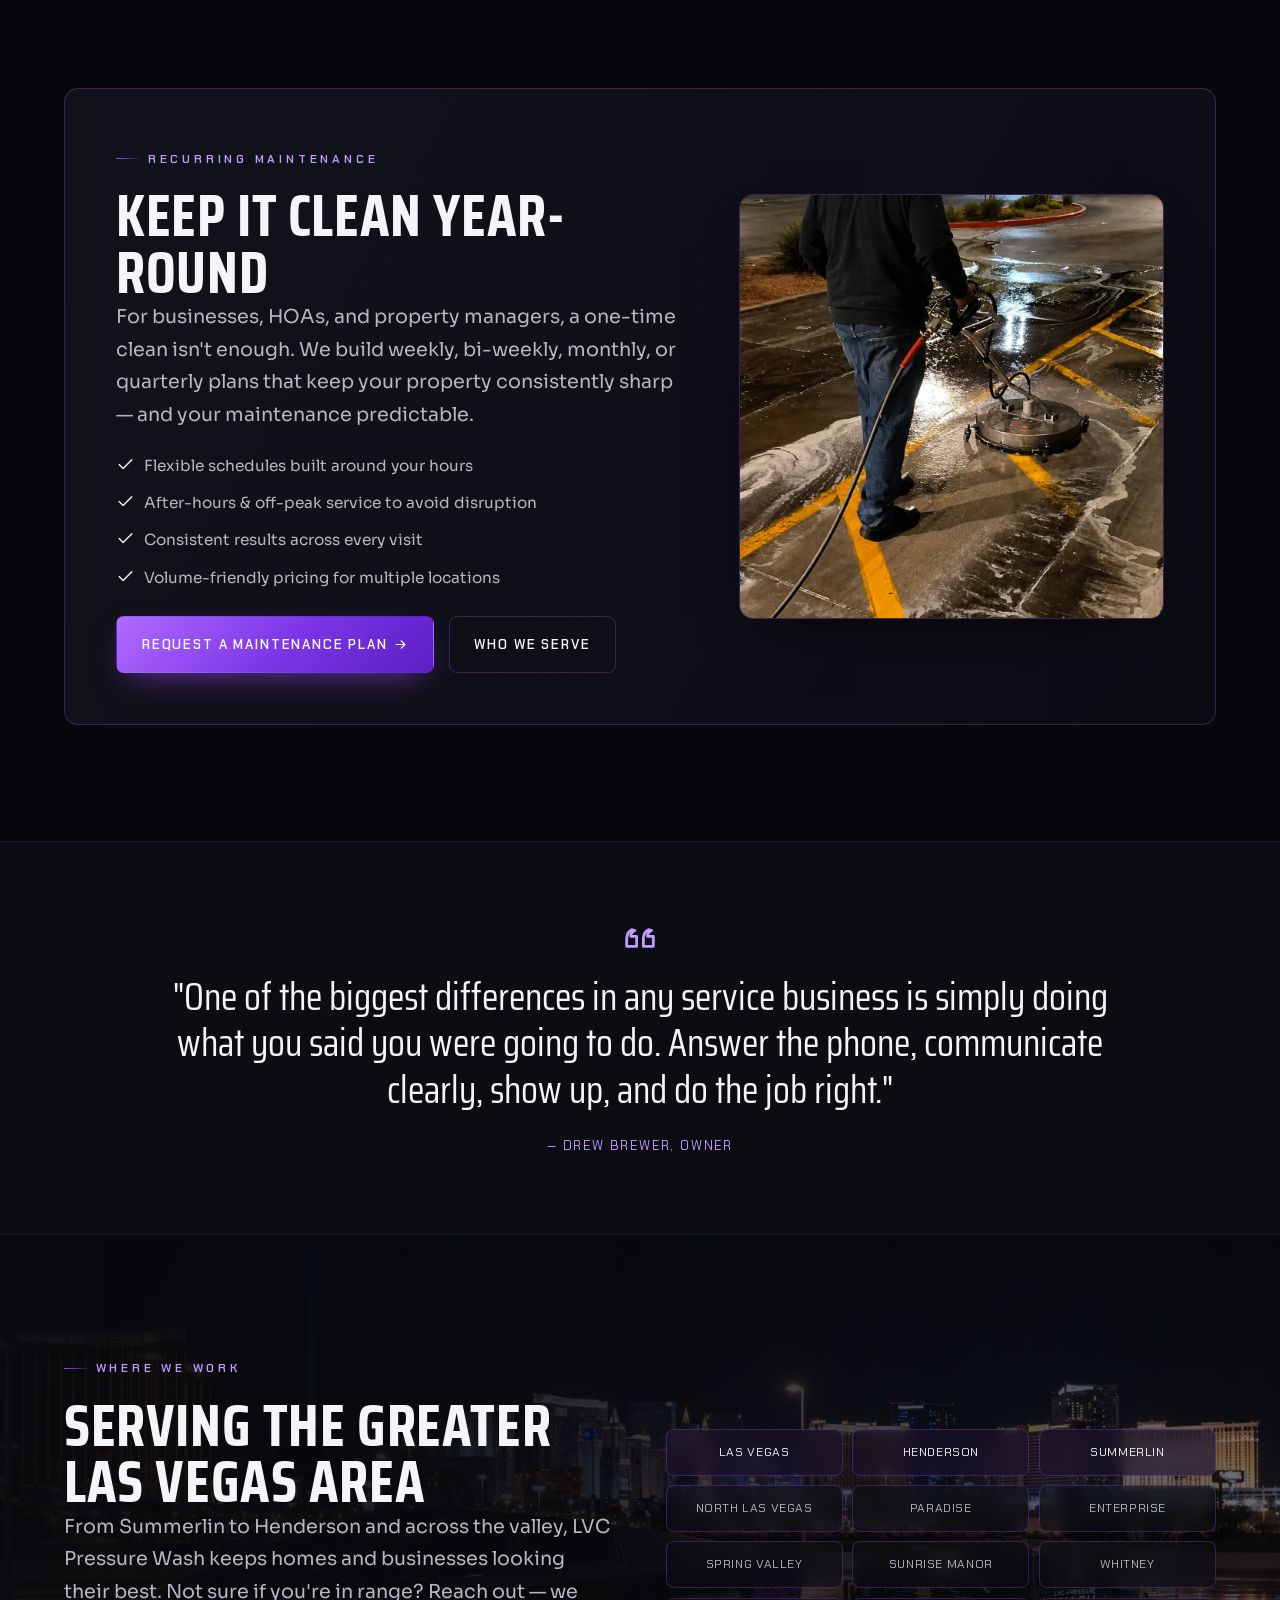
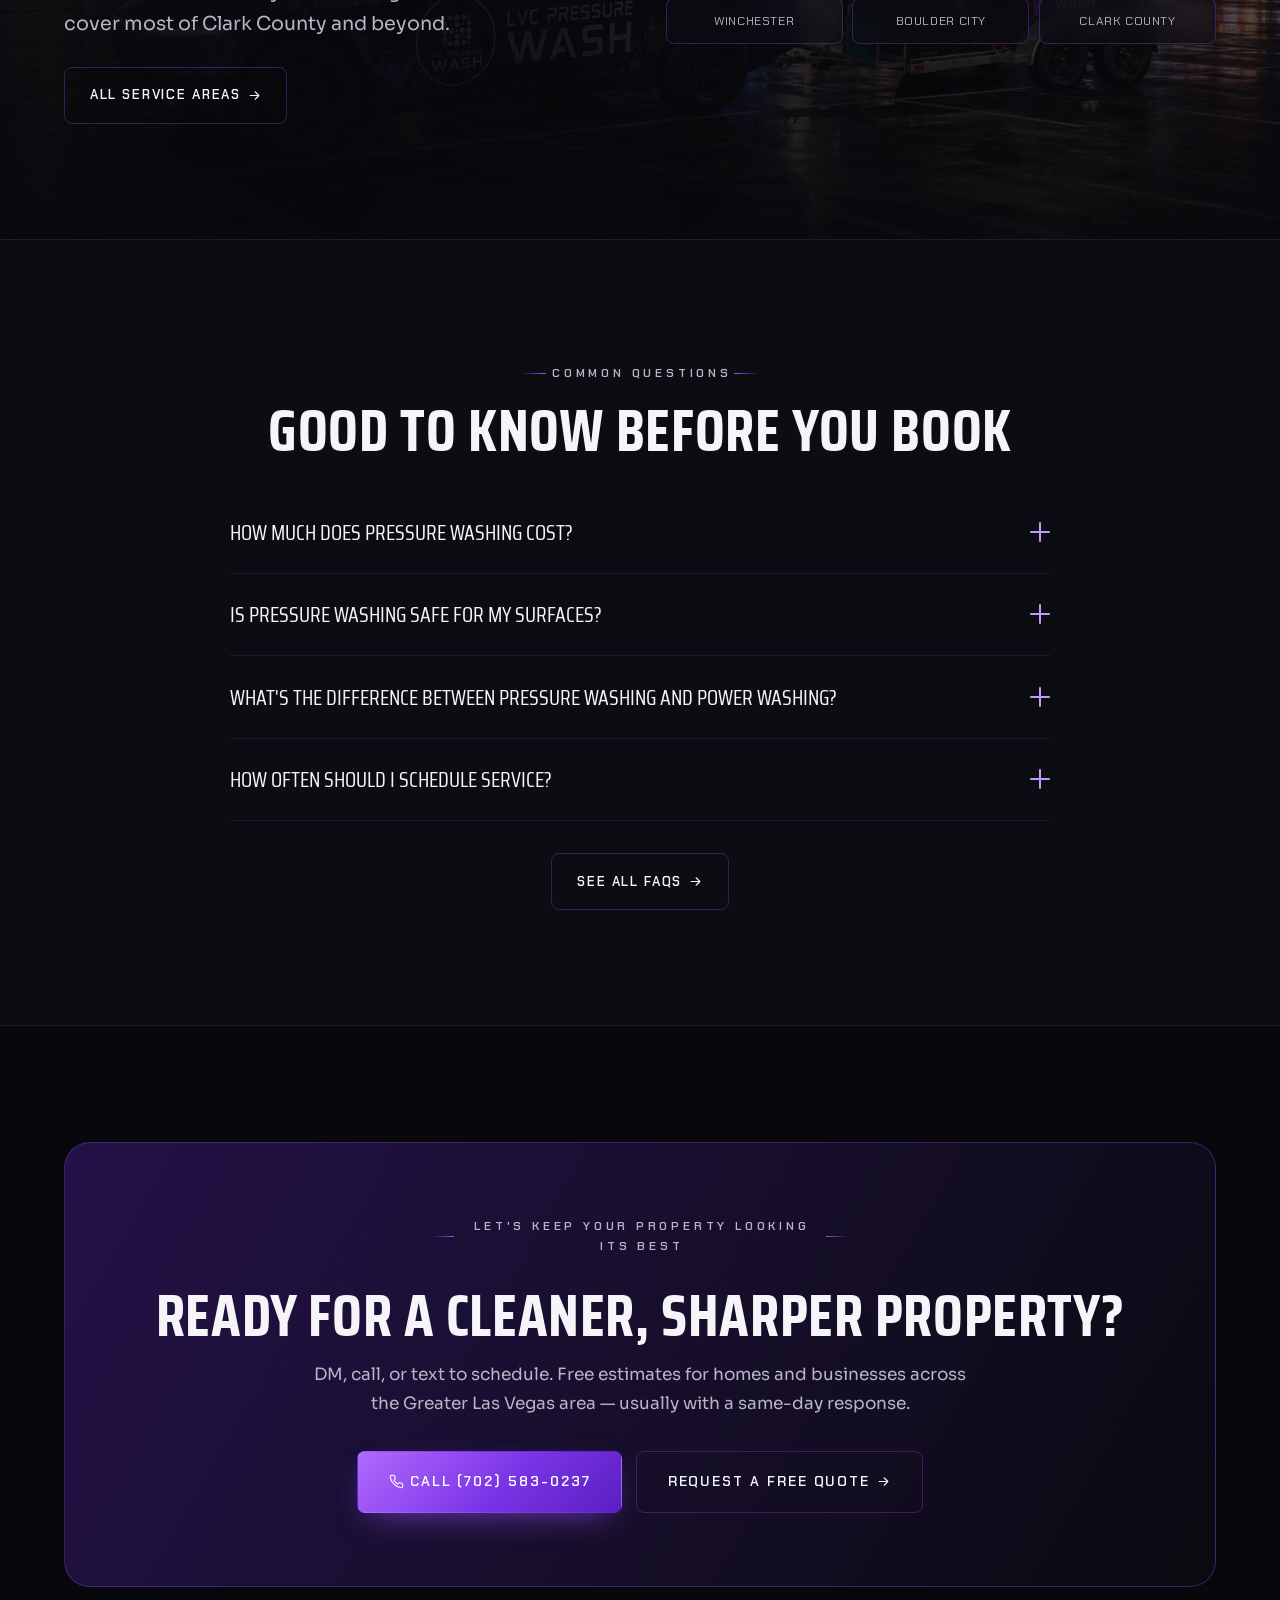
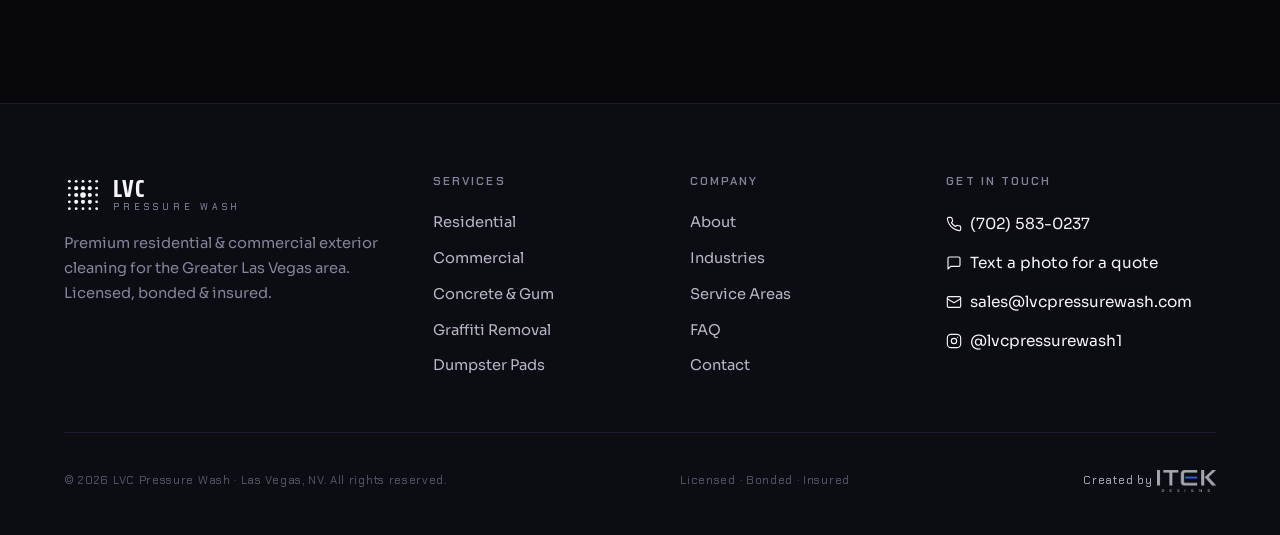
==== commit aa47216b: "Footer: add "Created by ITEK Designs" credit Same credit as the Belfry Basketball footer: "Created b" ====
--- a/site/index.html
+++ b/site/index.html
@@ -638,6 +638,7 @@
     <div class="footer-bottom">
       <p>© <span id="year">2026</span> LVC Pressure Wash · Las Vegas, NV. All rights reserved.</p>
       <p>Licensed · Bonded · Insured</p>
+      <p><a class="itek-credit" href="https://itekdesigns.com" target="_blank" rel="noopener">Created by <img src="assets/img/itek-designs.png" alt="ITEK Designs" width="59" height="22" loading="lazy" decoding="async"></a></p>
     </div>
   </div>
 </footer>
--- a/site/css/styles.css
+++ b/site/css/styles.css
@@ -490,6 +490,12 @@
 .footer-contact svg{ width:16px; height:16px; color:var(--bone); }
 .footer-bottom{ margin-top:clamp(2rem,4vw,3rem); padding-top:1.6rem; border-top:1px solid var(--line); display:flex; flex-wrap:wrap; justify-content:space-between; gap:1rem; align-items:center; }
 .footer-bottom p{ margin:0; font-family:var(--f-mono); font-size:.72rem; letter-spacing:.06em; color:var(--steel-2); }
+.footer-bottom a{ color:var(--fog); transition:color .2s; }
+.footer-bottom a:hover{ color:var(--volt-glow); }
+/* ITEK credit, same as the Belfry footer */
+.itek-credit { display:inline-flex; align-items:center; gap:.6ch; min-height:44px; }
+.itek-credit img { height:22px; width:auto; opacity:.8; transition:opacity .2s; }
+.itek-credit:hover img, .itek-credit:focus-visible img { opacity:1; }
 
 /* sticky mobile call bar */
 .mobile-bar{ position:fixed; left:0; right:0; bottom:0; z-index:50; display:none; gap:1px; background:var(--line-2); border-top:1px solid var(--line-2); }
